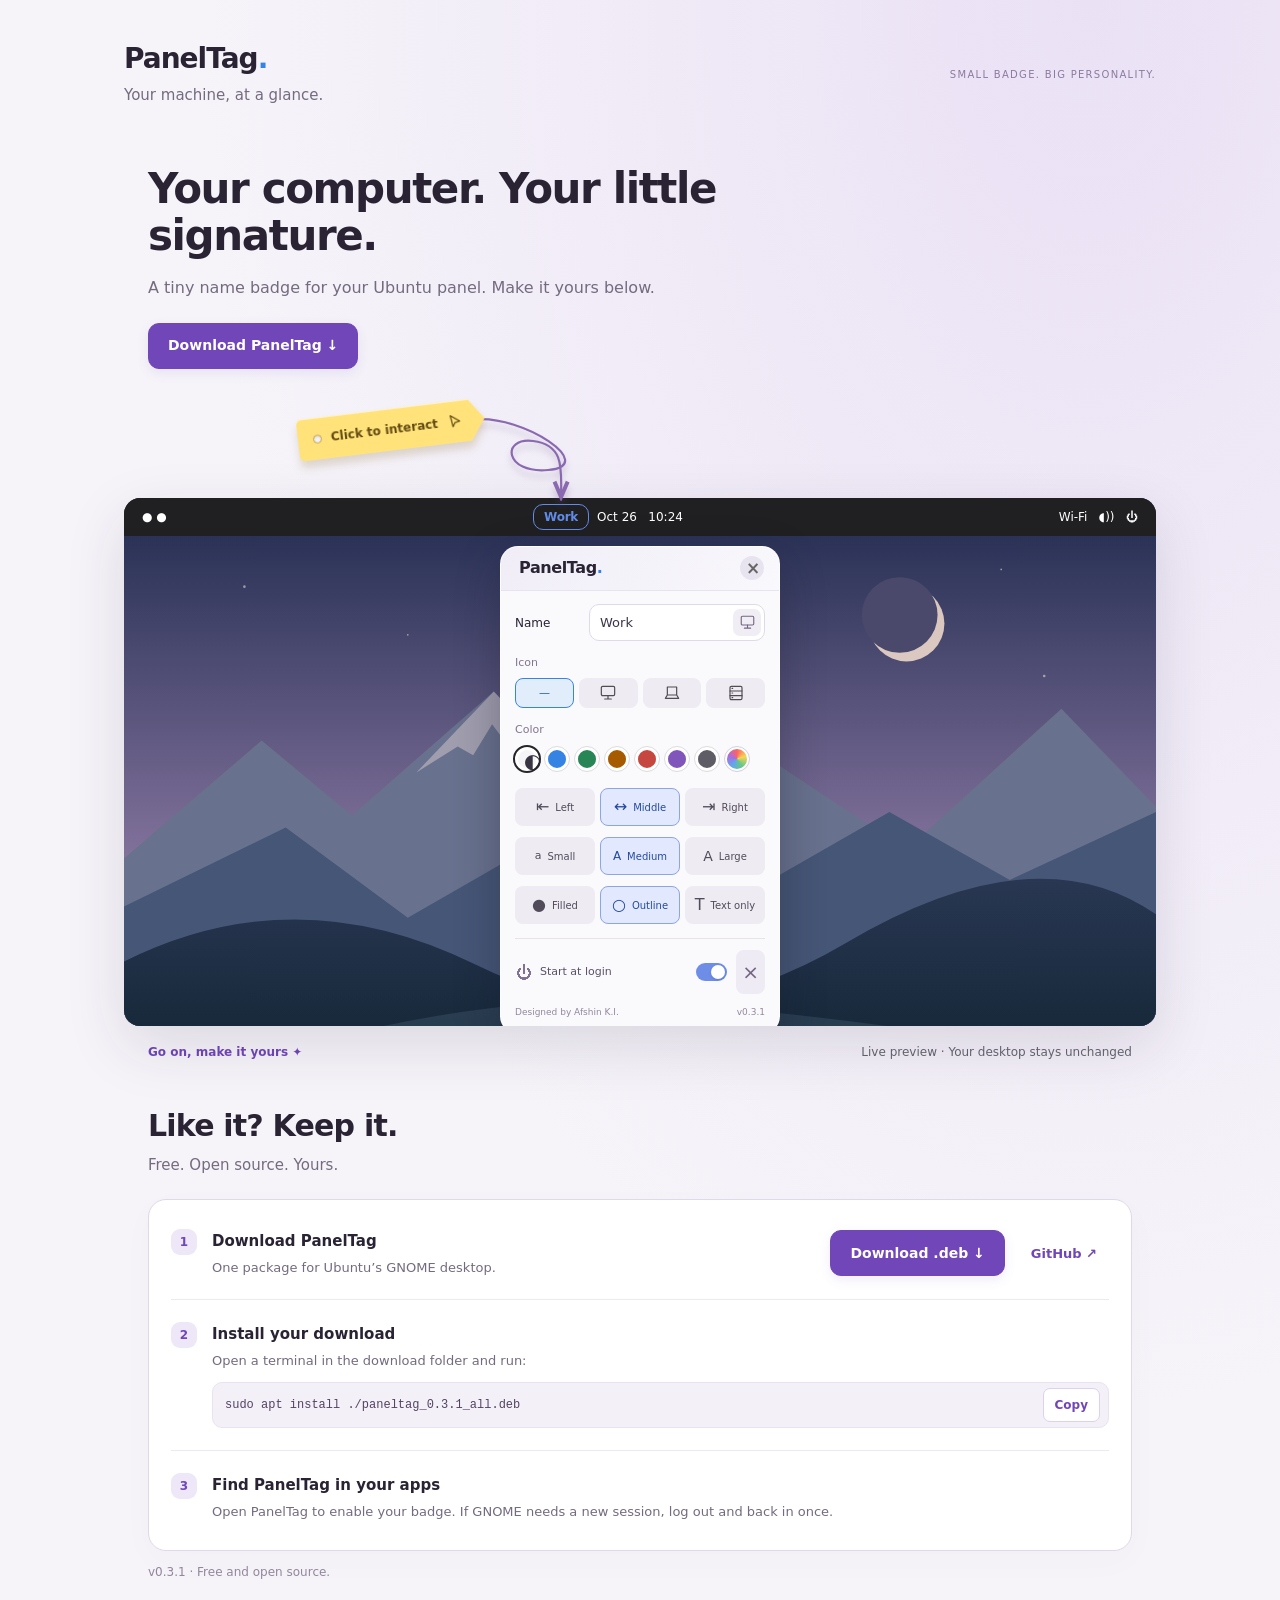
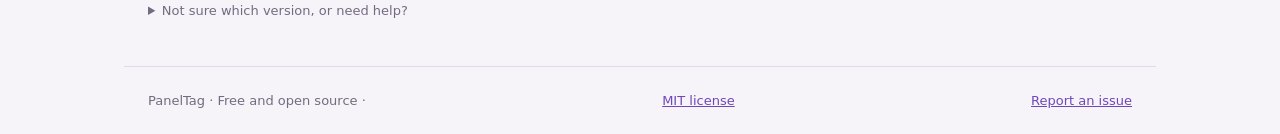
==== site/index.html @ 7da8b254 "Open the website from the PanelTag menu title" ====
<!doctype html>
<html lang="en"><head><meta charset="utf-8"><meta name="viewport" content="width=device-width,initial-scale=1"><meta name="description" content="PanelTag adds a small custom name badge to your Linux top panel. Try the interactive demo and download the open-source GNOME extension."><link rel="icon" type="image/svg+xml" href="./paneltag.svg"><title>PanelTag — Your machine, at a glance</title>
<style>
*{box-sizing:border-box}body{margin:0;background:#eeeef2;color:#25252b;font:15px/1.5 system-ui,sans-serif}button,input,select{font:inherit}button,select,input[type=color],input[type=checkbox]{cursor:pointer}header{max-width:1080px;margin:50px auto 28px;padding:0 24px;display:flex;justify-content:space-between;align-items:center;gap:24px}h1{font-size:28px;letter-spacing:-1px;margin:0}header p{margin:4px 0;color:#64646e}.stamp{font-size:12px;letter-spacing:1px;color:#64646e}main{max-width:1032px;margin:auto}.desktop{background:radial-gradient(ellipse at 15% 100%,#774779,transparent 65%),linear-gradient(130deg,#352943,#1e2436);border-radius:16px;overflow:hidden;box-shadow:0 20px 60px #29203820}.panel{display:grid;grid-template-columns:1fr auto 1fr;align-items:center;background:#202023;color:white;padding:5px 18px;min-height:38px;font-size:12px}.left,.right{display:flex;gap:14px;align-items:center}.right{justify-content:flex-end}.badge{display:inline-flex;gap:6px;align-items:center;background:#3584e4;color:#fff;border-radius:7px;padding:2px 10px;font-size:12px;font-weight:650;border:0;max-width:170px;white-space:nowrap;overflow:hidden}.badge span:last-child{overflow:hidden;text-overflow:ellipsis}.monitor{display:inline-block;width:12px;height:9px;border:1.5px solid currentColor;border-radius:2px;position:relative;margin-bottom:3px}.monitor:after{content:'';position:absolute;width:6px;height:2px;background:currentColor;bottom:-4px;left:1.5px}.stage{padding:44px 20px 52px}.window{max-width:470px;margin:auto;background:#f6f5f4;border-radius:12px;box-shadow:0 18px 50px #0005;overflow:hidden}.titlebar{height:48px;display:flex;justify-content:center;align-items:center;background:#eeecea;border-bottom:1px solid #dedbd8;font-weight:650}.content{padding:25px}.intro{display:flex;gap:14px;align-items:center;margin-bottom:25px}.logo{width:48px;height:48px;border-radius:13px;background:#3584e4;color:white;display:grid;place-items:center;box-shadow:inset 0 1px #ffffff30}.logo .monitor{width:23px;height:17px;border-width:2px}.logo .monitor:after{width:11px;left:4px;bottom:-5px}.intro h2{margin:0;font-size:19px}.intro p{margin:3px 0 0;font-size:13px;color:#66616b}.section{font-size:13px;font-weight:650;margin:20px 0 8px}.group{background:white;border:1px solid #dedbd8;border-radius:10px;overflow:hidden}.row{padding:13px 14px;display:flex;align-items:center;justify-content:space-between;gap:16px}.row+.row{border-top:1px solid #eceae7}.stack{display:flex;flex-direction:column;gap:2px}.hint{font-size:12px;color:#77717a}.row input[type=text]{width:150px;padding:7px 9px;border:1px solid #d8d4d9;border-radius:6px;background:#fafafa}.row select{max-width:155px;padding:6px;border:1px solid #d8d4d9;border-radius:6px;background:#fafafa}.row input[type=checkbox]{width:19px;height:19px;accent-color:#3584e4}.colors{display:flex;gap:9px;align-items:center;flex-wrap:wrap;padding:0 14px 16px}.swatch{height:29px;width:29px;border:3px solid white;border-radius:50%;outline:1px solid #ddd}.swatch[aria-pressed=true]{outline:2px solid #26252a}.colors input{width:32px;height:32px;border:0;background:none;padding:1px}.foot{font-size:12px;color:#716b74;text-align:center;margin:20px 0 0}.below{padding:22px 24px 40px;display:flex;justify-content:space-between;gap:20px;font-size:13px;color:#64646e}.below strong{color:#34333c}.status{min-height:18px}input:focus-visible,button:focus-visible,select:focus-visible{outline:3px solid #89b4fa;outline-offset:3px}@media(max-width:560px){header{margin:24px auto}.stamp{display:none}.desktop{border-radius:0}.stage{padding:25px 12px}.content{padding:19px}.panel{padding:6px 10px;gap:10px}.system{display:none}.below{flex-direction:column}.row{gap:8px}.row input[type=text]{width:130px}}

[hidden]{display:none!important}.stage{min-height:360px;position:relative;padding:10px 18px 30px;display:flex;justify-content:flex-end;align-items:flex-start}.window{width:286px;max-width:100%;margin:0;background:#faf9f8;border-radius:12px}.titlebar{height:40px;justify-content:space-between;padding:0 14px;font-size:13px}.titlebar button{background:transparent;border:0;font-size:21px;color:#666}.content{padding:12px 14px}.row{padding:0;border:0!important;font-size:13px}.row input[type=text]{width:170px;padding:5px 8px}.row.small{margin-top:10px;font-size:12px;color:#655f68}.section{margin:14px 0 7px;font-size:12px}.icons{display:grid;grid-template-columns:repeat(4,1fr);gap:5px}.icons button{display:flex;flex-direction:column;align-items:center;justify-content:center;gap:6px;height:53px;background:#f0eeec;border:1px solid transparent;border-radius:7px;font-size:10px;color:#514d55}.icons button[aria-pressed=true]{background:#e2edfc;border-color:#3584e4;color:#17599e}.device{flex-shrink:0;position:relative;display:inline-block;width:12px;height:9px}.laptop{border:1.5px solid currentColor;border-radius:2px}.laptop:after{content:'';position:absolute;bottom:-4px;left:-3px;width:15px;height:2px;border-radius:1px;background:currentColor}.server{height:13px;border:1.5px solid currentColor;border-radius:2px;background:linear-gradient(transparent 42%,currentColor 42%,currentColor 53%,transparent 53%)}.server:after{content:'';position:absolute;top:2px;left:2px;width:2px;height:2px;background:currentColor;box-shadow:0 5px currentColor}.colors{padding:2px 0;gap:8px}.swatch{width:25px;height:25px}.colors input{width:25px;height:25px}.foot{border-top:1px solid #e6e3e0;padding-top:10px;margin:14px 0 0;font-size:11px;text-align:left}.instruction{margin:125px auto;color:#e4dce9;font-size:14px;text-align:center}@media(max-width:560px){.stage{padding:10px;min-height:350px}.content{padding:12px 14px}.row input[type=text]{width:165px}.panel{grid-template-columns:auto 1fr auto}.panel>span{text-align:center}}
.position-row{margin-top:14px;padding-top:12px;border-top:1px solid #e6e3e0!important}.position-row select{font-size:12px;padding:4px 8px}
/* Softer corners and a subtly narrower badge label. */
.badge{border-radius:10px;font-family:"Ubuntu Sans","Ubuntu","Arial Narrow",system-ui,sans-serif;font-stretch:semi-condensed;letter-spacing:-0.25px;font-weight:600}
.window{border-radius:16px}.icons button{border-radius:9px}.row input[type=text],.row select{border-radius:9px}
.panel-middle{display:flex;align-items:center;justify-content:center;gap:12px}.panel-middle #middleSlot:empty{display:none}@media(max-width:560px){.panel-middle{gap:6px;flex-wrap:wrap}}
.extra-row{margin-top:10px}.extra-row select{font-size:12px;padding:4px 8px}.footer{display:flex;justify-content:space-between;align-items:center;margin-top:14px;padding-top:10px;border-top:1px solid #e6e3e0;font-size:11px;color:#716b74}.footer button{background:transparent;color:#17599e;border:0;padding:4px;font-size:11px}.stage{min-height:440px}
.badge{height:26px;min-height:26px;line-height:1;justify-content:center;align-items:center;padding:0 10px;vertical-align:middle}.badge #badgeText{display:block;line-height:1}
.web-intro,.web-install{padding:12px 24px 32px;max-width:780px}.web-intro h2{font-size:32px;line-height:1.2;letter-spacing:-1px}.web-intro p,.web-install p{color:#64646e}.web-actions{display:flex;gap:12px;flex-wrap:wrap;margin:24px 0 0}.web-actions a{padding:10px 18px;border:1px solid #cbcbd4;border-radius:10px;text-decoration:none;color:#282535}.web-actions a:first-child{background:#315fa4;border-color:#315fa4;color:white}.web-install pre{padding:15px;background:#22232a;color:#eaeaf3;border-radius:10px;white-space:pre-wrap;overflow-wrap:anywhere;font-size:13px}.web-note{font-size:12px}.web-footer{padding:24px;font-size:13px;border-top:1px solid #d7d7df;display:flex;justify-content:space-between;gap:20px}.web-footer a{color:#315fa4}

.web-intro{max-width:800px}.web-intro h2{max-width:640px;font-size:36px}.tour{position:relative;min-height:160px;padding:6px 24px;color:#695083;pointer-events:none}.tour strong{display:block;font-size:20px;font-weight:600;transform:rotate(-3deg);transform-origin:left}.tour span{display:block;margin-top:8px;font-size:13px}.tour svg{position:absolute;inset:0;width:100%;height:100%;overflow:visible;z-index:2}.desktop{position:relative}.how{display:grid;grid-template-columns:repeat(3,1fr);gap:32px;padding:22px 24px 42px}.how span{font-size:12px;color:#8156bb}.how h3{font-size:17px;margin:8px 0}.how p{font-size:14px;color:#64646e;line-height:1.7}.web-install{max-width:800px}.web-footer{flex-wrap:wrap}.web-actions a{border-radius:12px}@media(max-width:600px){.how{grid-template-columns:1fr;gap:14px}.tour{min-height:160px}.tour span{max-width:190px}.web-intro h2{font-size:29px}.web-intro{padding-left:24px;padding-right:24px}}@media(prefers-reduced-motion:reduce){*{scroll-behavior:auto!important}}

body{background:radial-gradient(ellipse at 90% 0%,#e6e3f3,transparent 55%),#f3f3f7}.web-actions a,.download-package{display:inline-flex;align-items:center;justify-content:center;min-height:46px;padding:11px 19px;border-radius:12px;border:1px solid #d3d0df;background:#fff;color:#333044;text-decoration:none;font-weight:600;font-size:14px;box-shadow:0 3px 0 #25203508;transition:transform .15s,box-shadow .15s}.web-actions a:first-child,.download-package{background:#5365d9;color:#fff;border-color:#5365d9;box-shadow:0 5px 15px #5365d926}.web-actions a:hover,.download-package:hover{transform:translateY(-2px);box-shadow:0 7px 18px #33304a18}.web-actions a:active,.download-package:active{transform:translateY(0)}.presets{padding:0 24px 30px;display:flex;gap:10px;align-items:center;flex-wrap:wrap}.presets>span{font-size:12px;color:#71697e;margin-right:8px}.presets button{display:flex;flex-direction:column;align-items:flex-start;gap:2px;padding:10px 17px;border:1px solid #d8d3e2;border-radius:13px;background:#fff;color:#3b334b;font-weight:600;min-height:58px;transition:background .15s}.presets small{font-size:11px;font-weight:400;color:#71697e}.presets button[aria-pressed=true]{border-color:#8b7bc8;background:#eee9fb}.presets button:hover{background:#f1eef8}.stage{height:500px;min-height:500px;max-height:500px}.instruction{margin:130px auto 0}.download-picker{display:flex;gap:12px;align-items:center;flex-wrap:wrap;margin:22px 0 15px}.download-picker select{padding:10px;border-radius:10px;background:#fff;border:1px solid #d3d0df}.tour{color:#7963a2}.tour svg{filter:drop-shadow(0 2px 0 #ffffff90)}.web-install{padding-top:30px}.icons button{font-size:11px}@media(max-width:560px){.stage{height:510px;min-height:510px;max-height:510px}.presets>span{width:100%}.presets button{flex:1;padding:9px}.presets{gap:7px}.web-actions{gap:10px}}@media(prefers-reduced-motion:reduce){.web-actions a,.download-package{transition:none}}

.stage{background:#343653 url('./wallpaper.svg') center/cover no-repeat;height:540px;min-height:540px;max-height:540px}.theme-row{margin-top:12px;font-size:12px}.demo-control{position:absolute;bottom:14px;left:16px;right:16px;display:flex;justify-content:space-between;align-items:center;gap:12px;color:#f3f1fb;font-size:12px;text-shadow:0 1px 2px #0006}.demo-control button{border:1px solid #ffffff55;border-radius:9px;padding:7px 11px;background:#242a47d9;color:white;font-size:12px}.instruction{color:#fff;text-shadow:0 1px 4px #0009;max-width:320px;background:#242a4799;padding:12px;border-radius:12px}.window{position:relative;z-index:1}@media(max-width:560px){.stage{height:550px;min-height:550px;max-height:550px}.demo-control{font-size:11px}.demo-control span{max-width:65%}}

.window{width:280px}.titlebar{height:34px}.content{padding:10px 12px}.section{margin:10px 0 6px}.icons{gap:5px}.icons button{height:30px;gap:0}.option-row{display:flex;align-items:center;justify-content:space-between;margin-top:9px;font-size:12px}.segments{display:flex;gap:4px}.segments button{width:34px;height:28px;border:1px solid transparent;border-radius:7px;background:#eeecef;color:#514b5a;font-size:16px}.segments button[aria-pressed=true]{background:#e2e9ff;border-color:#8ba5e5;color:#244a9e}.colors{gap:7px}.swatch{width:24px;height:24px}.system-swatch{display:grid;place-items:center;font-size:20px;line-height:1;background:#f5f4f7;color:#393542}.custom-wheel{width:24px;height:24px;border-radius:50%;background:conic-gradient(#ff6262,#f5d653,#67c889,#62a7ee,#a66de0,#ff6262);border:2px solid white;outline:1px solid #d5d0da;position:relative;overflow:hidden}.custom-wheel input{opacity:0;position:absolute;inset:0;width:100%;height:100%;cursor:pointer}.custom-wheel:focus-within{outline:3px solid #89b4fa}.startup-row{font-size:12px;margin-top:10px;padding-top:8px;border-top:1px solid #e7e3e8!important}.footer{margin-top:8px;padding-top:7px}.demo-control{justify-content:center}.content>.row input[type=text]{width:155px}.stage{height:470px;min-height:470px;max-height:470px}@media(max-width:560px){.stage{height:480px;min-height:480px;max-height:480px}}

.window{background:#faf9fc;border:1px solid #ffffffb3;box-shadow:0 16px 45px #15192a55;border-radius:18px}.titlebar{height:44px;padding:0 15px;background:linear-gradient(120deg,#f0edf7,#f9f8fc);border-bottom:1px solid #e8e3f0;font-size:16px;letter-spacing:-.4px}.titlebar button{width:24px;height:24px;border-radius:50%;background:#e8e4ef;font-size:17px;line-height:1}.content{padding:13px 14px}.name-row{display:flex;align-items:center;justify-content:space-between;font-size:12px;gap:12px}.name-field{display:flex;align-items:center;background:#fff;border:1px solid #dfd9e8;border-radius:10px;padding:3px;max-width:185px}.name-field input{border:0;background:transparent;padding:5px 7px;min-width:0;width:140px;font-size:13px;color:#3b3448;outline-offset:0}.name-field input:disabled{color:#77717e}.name-field button{display:grid;place-items:center;width:28px;height:27px;border:0;border-radius:7px;background:#f0edf5;color:#756783;flex-shrink:0}.name-field button[aria-pressed=true]{background:#e0e8fb;color:#356ac3}.section{font-size:11px;font-weight:500;color:#82788f;margin-top:14px}.icons button{background:#eeebf3;border-radius:8px}.colors{padding:3px 0 6px;gap:6px}.option-row{margin-top:11px;color:#5a5067}.segments button{background:#eeebf3;border-radius:8px}.startup-row{margin-top:13px;padding-top:11px;color:#5a5067}.footer{color:#94899f;font-size:10px;border:0;margin-top:10px;padding-top:0}.footer strong{font-weight:500;color:#6d607e}.footer button{font-size:10px;color:#6e7ca7}.system-swatch{font-family:system-ui,sans-serif}.stage{height:470px;min-height:470px;max-height:470px}

.startup-label{display:flex;align-items:center;gap:7px}.power-mark{display:grid;place-items:center;width:23px;height:23px;border-radius:7px;background:#eeebf5;color:#817396;font-size:16px}.startup-row input{appearance:none!important;position:relative;width:31px!important;height:18px!important;border-radius:12px;background:#d5cfdf;border:0;transition:background .15s}.startup-row input:after{content:'';position:absolute;width:14px;height:14px;border-radius:50%;background:white;top:2px;left:2px;box-shadow:0 1px 3px #0002;transition:transform .15s}.startup-row input:checked{background:#6d8de7}.startup-row input:checked:after{transform:translateX(13px)}.footer{padding-top:7px;align-items:center}.maker{display:flex;align-items:center;gap:7px}.maker-mark{display:grid;place-items:center;width:28px;height:28px;border-radius:9px;background:linear-gradient(145deg,#e5edff,#eee8f8);color:#6b8dd1}.maker-copy{display:flex;flex-direction:column;font-size:9px;line-height:1.4}.maker-copy strong{font-size:11px}.footer button{width:29px;height:29px;font-size:20px;background:#eeebf4;border-radius:9px;color:#857594;line-height:1}.footer button:hover{background:#e2dcef}.stage{height:490px;min-height:490px;max-height:490px}.download-heading h2{font-size:29px;letter-spacing:-.8px;margin:9px 0}.download-kicker{font-size:11px;letter-spacing:1.7px;color:#82709e}.web-install{max-width:none;padding:30px 24px 45px}.download-card{background:#ffffffba;border:1px solid white;border-radius:20px;padding:7px 22px;margin-top:23px;box-shadow:0 10px 35px #3b275709}.download-step{display:flex;align-items:flex-start;gap:15px;padding:22px 0}.download-step+.download-step{border-top:1px solid #e9e4ef}.step-number{display:grid;place-items:center;width:26px;height:26px;border-radius:9px;background:#ebe7f7;color:#8772b1;font-size:12px;flex-shrink:0}.download-step h3{font-size:15px;margin:1px 0 5px}.download-step p{font-size:13px;margin:0;color:#80758b}.download-picker{font-size:14px;margin:0 0 8px;display:block}.download-step select{padding:8px 12px;border-radius:9px;background:white;border:1px solid #d9d2e4;font-size:13px;min-width:160px}.download-package{margin-left:auto;align-self:center;white-space:nowrap}.install-step{min-width:0;flex:1}.command-box{display:flex;align-items:center;background:#eeebf4;border-radius:10px;margin-top:12px;padding:5px 8px 5px 12px;gap:8px}.command-box pre{background:none;color:#50465e;margin:0;padding:8px 0;font-size:12px;min-width:0;flex:1}.command-box button{background:#fff;border:1px solid #ddd6e6;border-radius:7px;padding:7px 11px;color:#736484;font-size:12px}.download-note{font-size:12px!important;color:#91869b!important}.download-help{font-size:13px;color:#756a82;margin-top:20px}.download-help summary{cursor:pointer}.download-help p{line-height:1.7}.download-help a{color:#6276be}.download-help code{overflow-wrap:anywhere}#copy-status{font-size:11px;color:#6f61a1}@media(max-width:650px){.download-step{flex-wrap:wrap}.download-package{margin-left:41px;width:calc(100% - 41px)}.download-card{padding:4px 15px}.web-install{padding-left:16px;padding-right:16px}.download-heading h2{font-size:25px}}@media(prefers-reduced-motion:reduce){.startup-row input,.startup-row input:after{transition:none}}

.interact-tag{position:absolute;top:68px;left:40%;z-index:3;pointer-events:auto;display:flex;align-items:center;gap:9px;padding:11px 16px 11px 12px;border:1px solid #c8b9e4;border-radius:7px 15px 15px 7px;background:#f5eaff;color:#624583;font-size:12px;font-weight:650;box-shadow:0 5px 0 #d8c9e84d,0 8px 22px #6c488a12;transform:rotate(-7deg);transition:transform .18s,background .18s;white-space:nowrap}.interact-tag:before{content:'';width:6px;height:6px;border:2px solid #b7a0d0;border-radius:50%;background:#f3f3f7}.interact-tag:hover{transform:rotate(-3deg) translateY(-2px);background:#edddfc}.interact-tag svg{position:static;width:16px;height:16px;filter:none}.interact-tag:focus-visible{outline:3px solid #5365d9;outline-offset:4px}@media(prefers-reduced-motion:reduce){.interact-tag{transition:none}}
.option-row .segments{width:100%;display:grid;grid-template-columns:repeat(3,1fr);gap:5px}.segments button{width:100%;height:38px;display:flex;align-items:center;justify-content:center;gap:6px}.segments small{font:10px system-ui,sans-serif}.menu-actions{display:flex;align-items:center;gap:10px;border-top:1px solid #e7e3e8;margin-top:14px;padding-top:11px}.menu-actions .startup-row{flex:1;margin:0;padding:0;border:0!important;gap:7px;font-size:11px}.menu-actions button{border:0;background:#eeebf4;color:#756584;border-radius:8px;padding:7px;font-size:16px;display:flex;align-items:center;gap:3px}.menu-actions button span{font-size:10px}.footer{display:block;text-align:center;font-size:9px;margin-top:12px;padding:0;color:#93889e}.power-mark{width:18px;background:transparent}.segments button:hover{background:#e6e0ef}.web-intro{padding-bottom:4px}.web-intro h2{font-size:42px;max-width:650px;margin:12px 0 16px;line-height:1.12}.web-intro p{font-size:16px;margin:0}.web-actions{margin-top:22px}.tour{min-height:125px}.interact-tag{top:45px}.below{padding:17px 24px 20px;font-size:12px}.below>span:first-child{color:#7963a2;font-weight:600}.web-install{padding-top:16px}.download-heading h2{margin:6px 0}.download-heading p{margin:6px 0}.download-kicker{display:none}@media(max-width:560px){.web-intro h2{font-size:34px}.stamp{display:none}.below{gap:6px}}.interact-tag{background:#ffe27a;color:#624b12;border:0;border-radius:5px 8px 8px 5px;padding:12px 22px 12px 15px;clip-path:polygon(0 0,calc(100% - 15px) 0,100% 50%,calc(100% - 15px) 100%,0 100%);box-shadow:inset 0 1px 0 #fff5;filter:drop-shadow(0 5px 3px #b68b2525);font-weight:700}.interact-tag:before{width:7px;height:7px;border:1px solid #c9a440;background:#f3f3f7;box-shadow:inset 0 1px 2px #61461933}.interact-tag:hover{background:#ffda55}.interact-tag:focus-visible{clip-path:none;outline:3px solid #5365d9}@keyframes tag-wiggle{0%,84%,100%{transform:rotate(-7deg)}87%{transform:rotate(-12deg)}90%{transform:rotate(-2deg)}93%{transform:rotate(-10deg)}96%{transform:rotate(-5deg)}}.interact-tag{animation:tag-wiggle 9s ease-in-out infinite;transform-origin:16px center}.interact-tag:hover,.interact-tag:focus-visible{animation:none;transform:rotate(-3deg) translateY(-2px)}@media(prefers-reduced-motion:reduce){.interact-tag{animation:none}}
@keyframes tour-float{0%,100%{translate:0 0}50%{translate:0 -5px}}
#tour-arrow{filter:drop-shadow(0 6px 3px #58477540);animation:tour-float 4.5s ease-in-out infinite}
.interact-tag{clip-path:none;background:transparent;border-radius:0;box-shadow:none;isolation:isolate;filter:drop-shadow(0 7px 4px #80622435);animation:tag-wiggle 9s ease-in-out infinite,tour-float 4.5s ease-in-out infinite}
.interact-tag:after{content:'';position:absolute;inset:0;z-index:-1;background:#ffe27a;clip-path:polygon(0 0,calc(100% - 15px) 0,100% 50%,calc(100% - 15px) 100%,0 100%);border-radius:5px;box-shadow:inset 0 1px 0 #fff8}
.interact-tag:hover{background:transparent}.interact-tag:hover:after{background:#ffda55}
.interact-tag:hover,.interact-tag:focus-visible{animation:tour-float 4.5s ease-in-out infinite}
@media(prefers-reduced-motion:reduce){#tour-arrow,.interact-tag,.interact-tag:hover,.interact-tag:focus-visible{animation:none}}
.tour{animation:tour-float 4.5s ease-in-out infinite}#tour-arrow{animation:none}.interact-tag{animation:tag-wiggle 9s ease-in-out infinite}.interact-tag:hover,.interact-tag:focus-visible{animation:none}@media(prefers-reduced-motion:reduce){.tour,.interact-tag{animation:none}}.download-links{margin-left:auto;align-self:center;display:flex;align-items:center;gap:14px}.download-links .download-package{margin-left:0}.source-link{font-size:13px;font-weight:600;color:#77658f;text-decoration:none;white-space:nowrap}.source-link:hover{text-decoration:underline}@media(max-width:650px){.download-links{margin-left:41px;flex-wrap:wrap}.download-links .download-package{width:auto}}.panel{grid-template-columns:minmax(0,1fr) auto minmax(0,1fr)}.panel-middle{flex-wrap:nowrap;gap:8px}.panel-middle #middleBalance{display:inline-block;flex-shrink:0}.panel-middle:has(#middleSlot:empty){gap:0}.device{width:14px;height:14px;border:0!important;background:none!important;margin:0}.device:after{display:none}.device svg,.icons svg{width:16px;height:16px;display:block}.badge:hover,.badge:focus{box-shadow:none}.menu-actions #reset{width:29px;justify-content:center}.icons{grid-template-columns:repeat(4,1fr)}@media(prefers-color-scheme:dark){.window{background:#303036;color:#f2f2f4;border-color:#55515e}.titlebar{background:#35353c;border-color:#4d4757}.name-field{background:#3a3941;border-color:#595261}.name-field input{color:#fff}.option-row,.startup-row{color:#e0dce7}.section{color:#b4aebe}.icons button,.segments button,.name-field button,.menu-actions button{background:#45424d;color:#ddd6e7}.segments button[aria-pressed=true],.icons button[aria-pressed=true]{background:#43577b;color:#edf3ff}.footer{color:#aaa3b3}}.name-field button svg{width:15px;height:15px}.menu-actions #quit{width:29px;justify-content:center;font-size:20px}.menu-actions{gap:6px}.footer{display:flex;justify-content:space-between;align-items:center;gap:12px}.menu-version{font-size:9px;color:#93889e}
/* Website palette; demo badge colors remain user-controlled. */
:root{--brand:#7046b8;--brand-hover:#5d359f;--brand-soft:#eee7f7;--ink:#292333;--muted:#746b7f;--line:#e0d8eb}
body{background:radial-gradient(ellipse at 85% 0%,#eae1f5,transparent 58%),#f6f4f9;color:var(--ink);-webkit-font-smoothing:antialiased}
header p,.web-intro p,.web-install p{color:var(--muted)}
header{margin-top:38px;margin-bottom:30px}.stamp{color:#8b7a9e;letter-spacing:1.3px;font-size:10px}
.web-intro h2{font-weight:720;letter-spacing:-1.4px;max-width:700px}.web-intro p{line-height:1.65;max-width:600px}
.web-actions a:first-child,.download-package{background:var(--brand);border-color:var(--brand);box-shadow:0 4px 12px #7046b81a;border-radius:11px;min-height:46px;font-weight:650}
.web-actions a:first-child:hover,.download-package:hover{background:var(--brand-hover);border-color:var(--brand-hover);box-shadow:0 7px 18px #7046b826;transform:translateY(-1px)}
.web-actions a:focus-visible,.download-package:focus-visible,.source-link:focus-visible{outline:3px solid #b99bdc;outline-offset:4px}
.source-link,.web-footer a,.download-help a{color:var(--brand)}.source-link{padding:10px 12px;border-radius:9px}.source-link:hover{background:var(--brand-soft);text-decoration:none}
.tour{color:#8a69b0}.below>span:first-child{color:var(--brand)}
.download-card{background:#fff;border:1px solid var(--line);box-shadow:0 10px 35px #49306306;border-radius:18px}
.download-step+.download-step{border-color:#eee8f3}.step-number{background:var(--brand-soft);color:var(--brand);font-weight:650}
.command-box{background:#f4f0f8;border:1px solid #eae2f1}.command-box pre{color:#534362}.command-box button{border-color:#ded1ec;color:var(--brand);font-weight:600}.command-box button:hover{background:var(--brand-soft)}
.download-heading h2{font-size:30px;font-weight:700;letter-spacing:-.8px}.web-footer{border-color:var(--line);color:var(--muted)}
@media(max-width:560px){header{margin-top:25px}.web-intro h2{font-size:32px;letter-spacing:-1px}.download-heading h2{font-size:27px}}
.menu-website{color:inherit;text-decoration:none;border-radius:6px;padding:3px}.menu-website:hover{background:#89709e20}.menu-website:focus-visible{outline:2px solid #a88dd1;outline-offset:2px}</style></head><body>
<header><div><h1>PanelTag<span style="color:#3584e4">.</span></h1><p>Your machine, at a glance.</p></div><span class="stamp">SMALL BADGE. BIG PERSONALITY.</span></header>
<main><section class="web-intro"><h2>Your computer. Your little signature.</h2><p>A tiny name badge for your Ubuntu panel. Make it yours below.</p><div class="web-actions"><a href="#download">Download PanelTag ↓</a></div></section><div class="tour" aria-label="About the badge"><button class="interact-tag" id="interact-tag" type="button" aria-controls="settings">Click to interact <svg viewBox="0 0 20 20" aria-hidden="true"><path d="M5 2l11 8-6 1-3 5z" fill="none" stroke="currentColor" stroke-width="1.5" stroke-linejoin="round"/></svg></button><svg id="tour-arrow" aria-hidden="true"><defs><marker id="arrow-tip" markerWidth="10" markerHeight="10" refX="8" refY="4" orient="auto"><path d="M1 1 L8 4 L1 7" fill="none" stroke="currentColor" stroke-width="1.8"/></marker></defs><path id="tour-line" fill="none" stroke="currentColor" stroke-width="2.2" stroke-linecap="round" marker-end="url(#arrow-tip)"/></svg></div><div class="desktop"><div class="panel" aria-label="Top panel preview"><div class="left"><span>● ●</span><span id="leftSlot"></span></div><span class="panel-middle"><span id="middleSlot"></span><span>Oct 26 &nbsp; 10:24</span><span id="middleBalance" aria-hidden="true"></span></span><div class="right"><span id="rightSlot"><button class="badge" id="badge" aria-haspopup="dialog" aria-expanded="true" aria-controls="settings" aria-label="Preview badge: Work"><span class="monitor" id="badgeIcon" aria-hidden="true"></span><span id="badgeText">Work</span></button></span><span class="system">Wi-Fi &nbsp; ◖)) &nbsp; ⏻</span></div></div>
<div class="stage"><section class="window" id="settings" role="dialog" aria-label="PanelTag settings"><div class="titlebar"><a class="menu-website" href="https://afshinki.github.io/PanelTag/" target="_blank" rel="noopener noreferrer" title="Open PanelTag website" aria-label="PanelTag — open website">PanelTag<span style="color:#3584e4">.</span></a> <button id="close" aria-label="Close settings">×</button></div><div class="content"><div class="name-row"><label for="name">Name</label><div class="name-field"><input id="name" type="text" value="Work" maxlength="24"><button id="hostname-button" type="button" title="Use computer name" aria-label="Use computer name" aria-pressed="false"><span class="device monitor" aria-hidden="true"></span></button></div><input id="hostname" type="checkbox" hidden></div><div class="section">Icon</div><div class="icons" role="group" aria-label="Badge icon"><button title="Computer" aria-label="Computer" data-icon="monitor" aria-pressed="false"><span class="device monitor" aria-hidden="true"></span></button><button title="Laptop" aria-label="Laptop" data-icon="laptop" aria-pressed="false"><span class="device laptop" aria-hidden="true"></span></button><button title="Server" aria-label="Server" data-icon="server" aria-pressed="false"><span class="device server" aria-hidden="true"></span></button><button title="None" aria-label="None" data-icon="none" aria-pressed="true"><span aria-hidden="true">—</span></button></div><input id="followTheme" type="checkbox" checked hidden aria-label="Follow system appearance"><div class="section">Color</div><div class="colors" role="group" aria-label="Badge color"><button id="system-color" type="button" class="swatch system-swatch" aria-label="Follow system appearance" title="Follow system appearance" aria-pressed="false">◐</button><button class="swatch" style="background:#3584e4" data-color="#3584e4" aria-label="Blue" aria-pressed="true"></button><button class="swatch" style="background:#278556" data-color="#278556" aria-label="Green" aria-pressed="false"></button><button class="swatch" style="background:#a65b00" data-color="#a65b00" aria-label="Amber" aria-pressed="false"></button><button class="swatch" style="background:#c64640" data-color="#c64640" aria-label="Red" aria-pressed="false"></button><button class="swatch" style="background:#8156bb" data-color="#8156bb" aria-label="Purple" aria-pressed="false"></button><button class="swatch" style="background:#5e5c64" data-color="#5e5c64" aria-label="Graphite" aria-pressed="false"></button><label class="custom-wheel" title="Custom color"><input id="custom" type="color" value="#3584e4" aria-label="Custom color"></label></div><div class="option-row"><div class="segments" role="group" aria-label="Position"><button type="button" data-control="position" data-value="left" title="Left" aria-label="Position: Left" aria-pressed="false"><span aria-hidden="true">⇤</span><small>Left</small></button><button type="button" data-control="position" data-value="middle" title="Middle" aria-label="Position: Middle" aria-pressed="false"><span aria-hidden="true">↔</span><small>Middle</small></button><button type="button" data-control="position" data-value="right" title="Right" aria-label="Position: Right" aria-pressed="false"><span aria-hidden="true">⇥</span><small>Right</small></button></div><select hidden id="position" aria-label="Panel position"><option value="left">Left</option><option value="middle" selected>Middle</option><option value="right">Right</option></select></div><div class="option-row"><div class="segments" role="group" aria-label="Text size"><button type="button" data-control="size" data-value="11" title="Small" aria-label="Text size: Small" aria-pressed="false" style="font-size:11px"><span aria-hidden="true">a</span><small>Small</small></button><button type="button" data-control="size" data-value="12" title="Medium" aria-label="Text size: Medium" aria-pressed="false" style="font-size:12px"><span aria-hidden="true">A</span><small>Medium</small></button><button type="button" data-control="size" data-value="14" title="Large" aria-label="Text size: Large" aria-pressed="false" style="font-size:14px"><span aria-hidden="true">A</span><small>Large</small></button></div><select hidden id="size"><option value="11">Small</option><option value="12" selected>Medium</option><option value="14">Large</option></select></div><div class="option-row"><div class="segments" role="group" aria-label="Badge style"><button type="button" data-control="style" data-value="filled" title="Filled" aria-label="Badge style: Filled" aria-pressed="false"><span aria-hidden="true">●</span><small>Filled</small></button><button type="button" data-control="style" data-value="outline" title="Outline" aria-label="Badge style: Outline" aria-pressed="false"><span aria-hidden="true">○</span><small>Outline</small></button><button type="button" data-control="style" data-value="text" title="Text only" aria-label="Badge style: Text only" aria-pressed="false"><span aria-hidden="true">T</span><small>Text only</small></button></div><select hidden id="style"><option value="filled">Filled</option><option value="outline" selected>Outline</option><option value="text">Text only</option></select></div><div class="menu-actions"><label class="row startup-row"><span class="startup-label"><span class="power-mark" aria-hidden="true">⏻</span>Start at login</span><input id="startup" type="checkbox" checked></label><button id="quit" type="button" title="Close PanelTag" aria-label="Close PanelTag">×</button></div><div class="footer"><span>Designed by Afshin K.I.</span><span class="menu-version">v0.3.1</span></div></div></section><div class="demo-control"><span id="demo-status" aria-live="polite">Interactive preview</span></div><p class="instruction" id="instruction" hidden>Right-click the <strong>Work</strong> badge to customize it.</p></div></div><div class="below"><span>Go on, make it yours ✦</span><span>Live preview · Your desktop stays unchanged</span></div><section class="web-install" id="download"><div class="download-heading"><span class="download-kicker">MAKE IT YOURS</span><h2>Like it? Keep it.</h2><p>Free. Open source. Yours.</p></div><div class="download-card"><div class="download-step"><span class="step-number">1</span><div><h3>Download PanelTag</h3><p>One package for Ubuntu’s GNOME desktop.</p></div><div class="download-links"><a class="download-package" id="package-link" href="https://github.com/AfshinKI/PanelTag/releases/download/v0.3.1/paneltag_0.3.1_all.deb">Download .deb ↓</a><a class="source-link" href="https://github.com/AfshinKI/PanelTag">GitHub ↗</a></div></div><div class="download-step"><span class="step-number">2</span><div class="install-step"><h3>Install your download</h3><p>Open a terminal in the download folder and run:</p><div class="command-box"><pre id="install-command">sudo apt install ./paneltag_0.3.1_all.deb</pre><button id="copy-install" type="button" aria-label="Copy install command">Copy</button></div><span id="copy-status" role="status"></span></div></div><div class="download-step"><span class="step-number">3</span><div><h3>Find PanelTag in your apps</h3><p>Open PanelTag to enable your badge. If GNOME needs a new session, log out and back in once.</p></div></div></div><p class="download-note">v0.3.1 · Free and open source.</p><details class="download-help"><summary>Not sure which version, or need help?</summary><p>One installer selects the right extension code for GNOME 3.36–51. Ubuntu 20.04, 22.04, 24.04, 26.04 and 26.10 are package targets; live testing on every release is still pending. Other desktops are not supported.</p><p>If GNOME extensions are globally disabled, enable them first. If the badge doesn’t appear after logging back in, run <code>gnome-extensions enable paneltag@afshinki.github.io</code>.</p><a href="https://github.com/AfshinKI/PanelTag/releases/tag/v0.3.1">Release and checksum ↗</a></details></section><footer class="web-footer">PanelTag · Free and open source · <a href="https://github.com/AfshinKI/PanelTag/blob/main/LICENSE">MIT license</a> <a href="https://github.com/AfshinKI/PanelTag/issues">Report an issue</a></footer></main>
<script>
const deviceIcons={"monitor": "<svg viewBox=\"0 0 24 24\" aria-hidden=\"true\"><g fill=\"none\" stroke=\"currentColor\" stroke-width=\"1.8\" stroke-linecap=\"round\" stroke-linejoin=\"round\"><rect x=\"2\" y=\"2\" width=\"20\" height=\"14\" rx=\"2\"/><path d=\"M12 16v5m-5 0h10\"/></g></svg>", "laptop": "<svg viewBox=\"0 0 24 24\" aria-hidden=\"true\"><g fill=\"none\" stroke=\"currentColor\" stroke-width=\"1.8\" stroke-linecap=\"round\" stroke-linejoin=\"round\"><path d=\"M5 3h14v12H5zM5 15l-3 5h20l-3-5M9 20h6\"/></g></svg>", "server": "<svg viewBox=\"0 0 24 24\" aria-hidden=\"true\"><g fill=\"none\" stroke=\"currentColor\" stroke-width=\"1.8\" stroke-linecap=\"round\" stroke-linejoin=\"round\"><rect x=\"3\" y=\"2\" width=\"18\" height=\"20\" rx=\"2\"/><path d=\"M3 9h18M3 16h18M6 5h1M6 12h1M6 19h1\"/></g></svg>"};
const $=id=>document.getElementById(id);let color='#3584e4',icon='none';let demoTimeout=null,demoInterval=null,demoIndex=0;const appearance=matchMedia('(prefers-color-scheme: dark)');
function systemPaint(){if(!CSS.supports('color','AccentColor'))return appearance.matches?'#b4c5ff':'#628ce8';const probe=document.createElement('span');probe.style.color='AccentColor';document.body.appendChild(probe);const rgb=getComputedStyle(probe).color.match(/^rgb\((\d+),\s*(\d+),\s*(\d+)\)$/);probe.remove();return rgb?'#'+rgb.slice(1).map(c=>Number(c).toString(16).padStart(2,'0')).join(''):(appearance.matches?'#b4c5ff':'#628ce8')}
function update(){$('hostname-button').setAttribute('aria-pressed',String($('hostname').checked));$('system-color').setAttribute('aria-pressed',String($('followTheme').checked));document.querySelectorAll('[data-control]').forEach(b=>b.setAttribute('aria-pressed',String($(b.dataset.control).value===b.dataset.value)));document.querySelectorAll('[data-preset]').forEach(b=>b.setAttribute('aria-pressed','false'));const side=$('position').value;$(side+'Slot').appendChild($('badge'));document.querySelector('.stage').style.justifyContent=side==='left'?'flex-start':side==='middle'?'center':'flex-end';const label=$('hostname').checked?'ubuntu-workstation':$('name').value.trim()||'Work';$('name').disabled=$('hostname').checked;$('badgeText').textContent=label;$('badge').setAttribute('aria-label',label+' — right-click for settings');$('badgeIcon').className='device '+icon;$('badgeIcon').innerHTML=icon==='none'?'':deviceIcons[icon];$('badgeIcon').style.display=icon==='none'?'none':'inline-block';const paint=$('followTheme').checked?systemPaint():color;$('badge').style.background=paint;const rgb=paint.slice(1).match(/../g).map(x=>parseInt(x,16)/255).map(x=>x<=.04045?x/12.92:((x+.055)/1.055)**2.4);$('badge').style.color=rgb[0]*.2126+rgb[1]*.7152+rgb[2]*.0722>.179?'#000':'#fff';$('custom').value=color;document.querySelectorAll('[data-color]').forEach(b=>b.setAttribute('aria-pressed',String(!$('followTheme').checked&&b.dataset.color===color)));document.querySelectorAll('[data-icon]').forEach(b=>b.setAttribute('aria-pressed',String(b.dataset.icon===icon)));$('instruction').querySelector('strong').textContent=label;const style=$('style').value;$('badge').style.fontSize=$('size').value+'px';$('badge').style.border=style==='outline'?'1px solid '+paint:'1px solid transparent';if(style!=='filled'){$('badge').style.background='transparent';$('badge').style.color=paint}$('badge').title='Computer: ubuntu-workstation (demo hostname)';requestAnimationFrame(()=>{$('middleBalance').style.width=side==='middle'?$('badge').getBoundingClientRect().width+'px':'0px';drawArrow()});}
function drawArrow(){if($('badge').hidden)return;const tour=document.querySelector('.tour'),svg=$('tour-arrow');const t=tour.getBoundingClientRect(),b=$('badge').getBoundingClientRect();const x=b.left+b.width/2-t.left,y=b.top-t.top-7;svg.setAttribute('viewBox',`0 0 ${t.width} ${t.height}`);const start=Math.max(30,Math.min(t.width-85,x-105));const tag=$('interact-tag');tag.style.left=Math.max(16,Math.min(t.width-tag.offsetWidth-16,start-tag.offsetWidth+30))+'px';const joinX=tag.offsetLeft+tag.offsetWidth-12,joinY=tag.offsetTop+tag.offsetHeight/2-(tag.offsetWidth-28)*Math.sin(7*Math.PI/180);$('tour-line').setAttribute('d',`M ${joinX} ${joinY} C ${joinX+50} ${joinY-5}, ${x+38} 93, ${x-13} 97 C ${x-57} 101, ${x-60} 64, ${x-28} 68 C ${x+4} 72, ${x} ${y-27}, ${x} ${y}`)}
new ResizeObserver(drawArrow).observe(document.querySelector('.desktop'));
function openSettings(e){e.preventDefault();stopDemo();$('badge').hidden=false;update();$('settings').hidden=false;$('instruction').hidden=true;$('badge').setAttribute('aria-expanded','true');$('name').focus()}
function closeSettings(focus=false){$('settings').hidden=true;$('instruction').hidden=false;$('badge').setAttribute('aria-expanded','false');if(focus)$('badge').focus();scheduleDemo()}
['name','hostname','position','size','style','followTheme'].forEach(id=>$(id).addEventListener('input',update));document.querySelectorAll('[data-color]').forEach(b=>b.addEventListener('click',()=>{color=b.dataset.color;$('followTheme').checked=false;update()}));document.querySelectorAll('[data-icon]').forEach(b=>b.addEventListener('click',()=>{icon=b.dataset.icon;update()}));$('custom').addEventListener('input',e=>{color=e.target.value;$('followTheme').checked=false;update()});$('interact-tag').addEventListener('click',openSettings);$('badge').addEventListener('contextmenu',openSettings);$('badge').addEventListener('click',openSettings);$('badge').addEventListener('keydown',e=>{if(e.key==='ContextMenu'||(e.shiftKey&&e.key==='F10'))openSettings(e)});$('quit').addEventListener('click',()=>{stopDemo();$('settings').hidden=true;$('badge').hidden=true;$('badge').setAttribute('aria-expanded','false');$('instruction').hidden=true;$('demo-status').textContent='PanelTag closed · Click the yellow tag to reopen';$('middleBalance').style.width='0px'});$('close').addEventListener('click',()=>closeSettings(true));document.addEventListener('keydown',e=>{if($('settings').contains(e.target))stopDemo();if(e.key==='Escape'&&!$('settings').hidden)closeSettings(true)});document.addEventListener('pointerdown',e=>{if($('settings').contains(e.target))stopDemo();if(!$('settings').hidden&&!$('settings').contains(e.target)&&!$('badge').contains(e.target)&&!e.target.closest('.presets')&&!e.target.closest('.demo-control'))closeSettings()});$('hostname-button').addEventListener('click',()=>{if(!$('hostname').checked){$('name').dataset.customName=$('name').value;$('name').value='ubuntu-workstation'}else $('name').value=$('name').dataset.customName||'Work';$('hostname').checked=!$('hostname').checked;update()});$('system-color').addEventListener('click',()=>{$('followTheme').checked=true;update()});
document.querySelectorAll('[data-control]').forEach(b=>b.addEventListener('click',()=>{$(b.dataset.control).value=b.dataset.value;update()}));

const presets={work:{name:'Work',color:'#3584e4',icon:'none',position:'middle',style:'outline'},home:{name:'Home',color:'#8156bb',icon:'laptop',position:'left',style:'filled'},server:{name:'Server',color:'#278556',icon:'server',position:'right',style:'outline'}};
function stopDemo(){clearTimeout(demoTimeout);clearInterval(demoInterval);demoTimeout=demoInterval=null;$('demo-status').textContent='Interactive preview';}
function tickDemo(){const names=Object.keys(presets);const key=names[demoIndex++%names.length],p=presets[key];color=p.color;icon=p.icon;$('name').value=p.name;$('hostname').checked=false;$('followTheme').checked=false;$('position').value=p.position;$('style').value=p.style;$('size').value='12';update();const showMenu=demoIndex%2===1;$('settings').hidden=!showMenu;$('instruction').hidden=true;$('badge').setAttribute('aria-expanded',String(showMenu));$('demo-status').textContent=`Demo · ${p.name} — click the badge to customize`}
function startDemo(){stopDemo();$('settings').hidden=true;$('instruction').hidden=true;$('badge').setAttribute('aria-expanded','false');tickDemo();demoInterval=setInterval(tickDemo,4500)}
function scheduleDemo(){stopDemo();$('demo-status').textContent='Demo starts in 8 seconds';demoTimeout=setTimeout(startDemo,8000)}
appearance.addEventListener('change',update);
document.addEventListener('visibilitychange',()=>{if(document.hidden)stopDemo()});
$('copy-install').addEventListener('click',async()=>{try{await navigator.clipboard.writeText($('install-command').textContent);$('copy-status').textContent='Copied — paste it in your terminal.'}catch{$('copy-status').textContent='Select and copy the command above.'}});
document.querySelectorAll('[data-icon]').forEach(b=>{if(deviceIcons[b.dataset.icon])b.innerHTML=deviceIcons[b.dataset.icon]});$('hostname-button').innerHTML=deviceIcons.monitor;const iconRow=document.querySelector('.icons');iconRow.prepend(document.querySelector('[data-icon=none]'));
update();
</script></body></html>
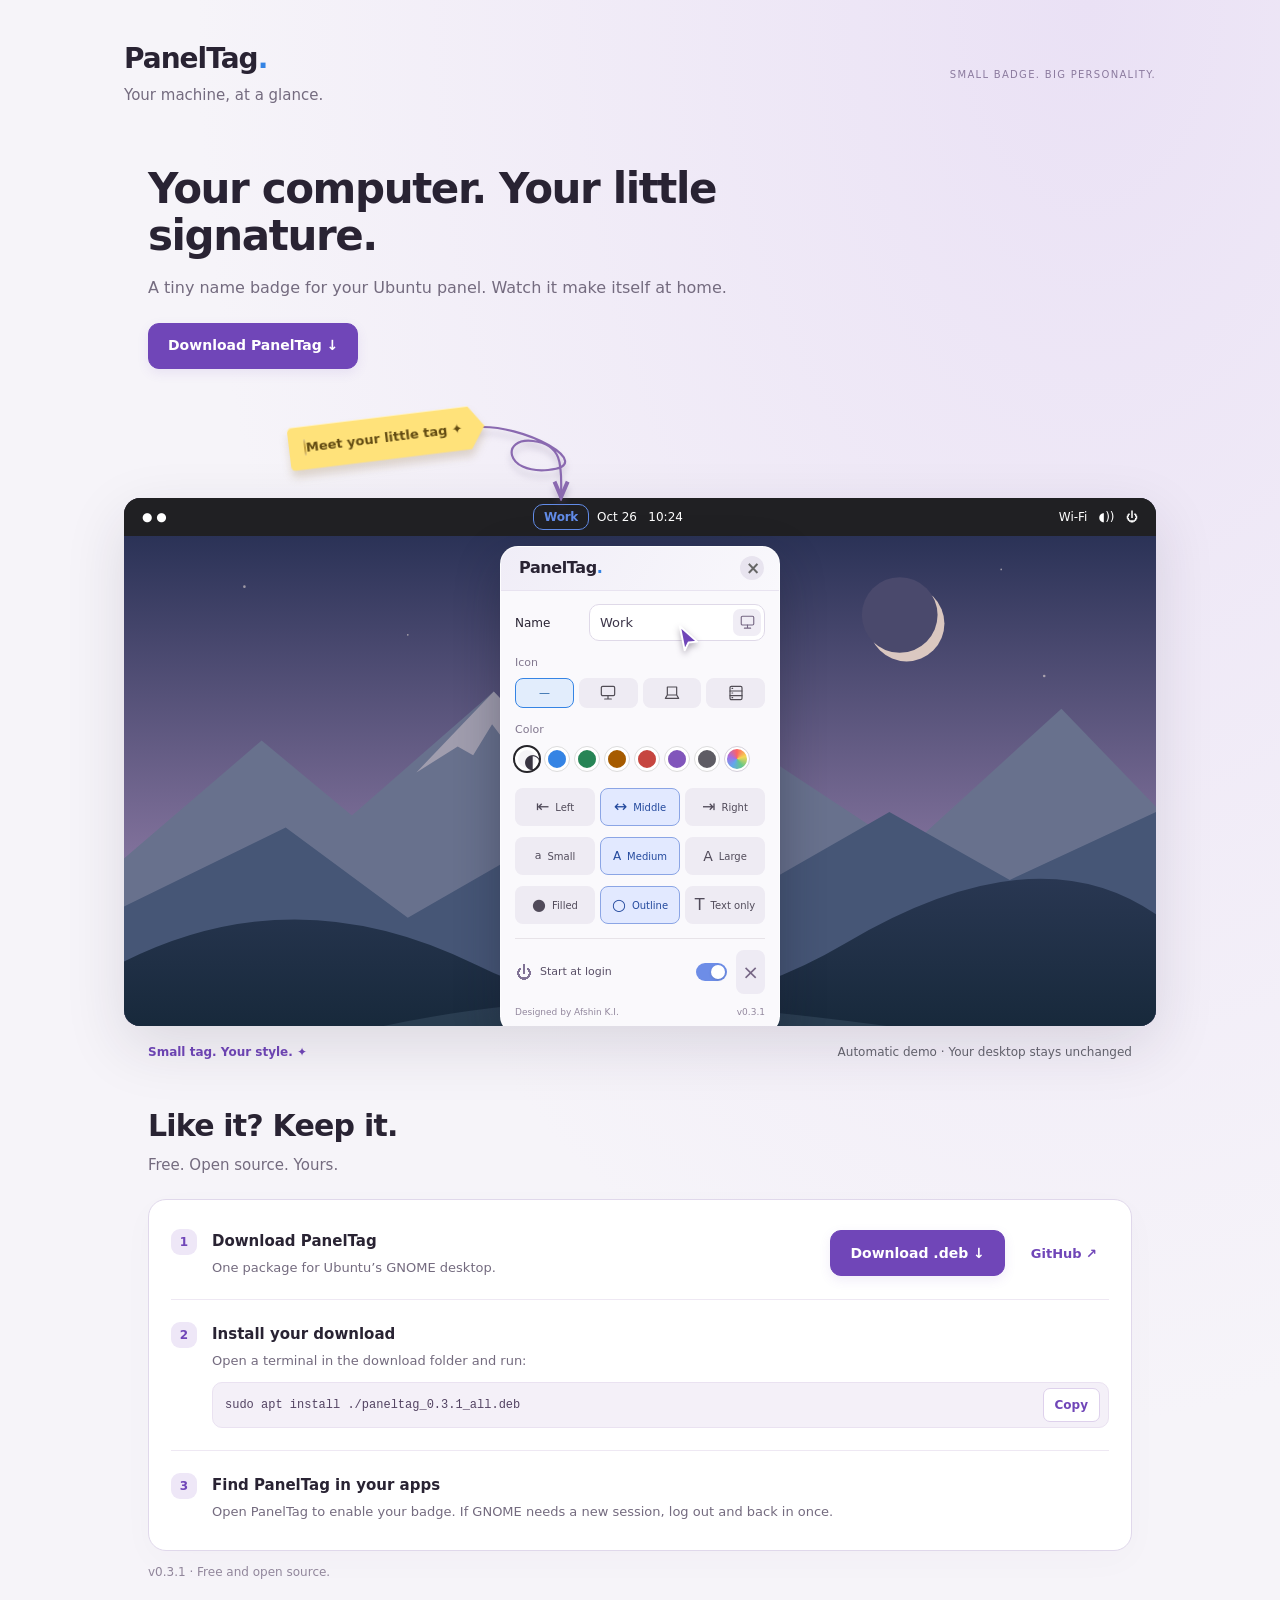
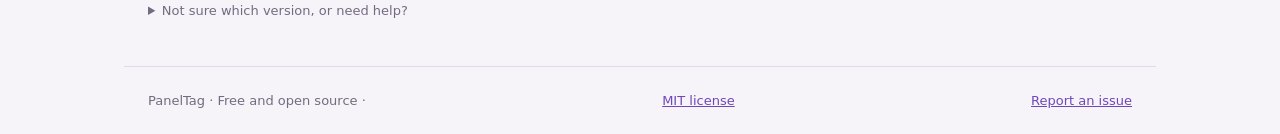
==== commit c3e794e1: "Make website preview an automatic noninteractive walkthrough" ====
--- a/site/index.html
+++ b/site/index.html
@@ -1,5 +1,5 @@
 <!doctype html>
-<html lang="en"><head><meta charset="utf-8"><meta name="viewport" content="width=device-width,initial-scale=1"><meta name="description" content="PanelTag adds a small custom name badge to your Linux top panel. Try the interactive demo and download the open-source GNOME extension."><link rel="icon" type="image/svg+xml" href="./paneltag.svg"><title>PanelTag — Your machine, at a glance</title>
+<html lang="en"><head><meta charset="utf-8"><meta name="viewport" content="width=device-width,initial-scale=1"><meta name="description" content="PanelTag adds a small custom name badge to your Linux top panel. Watch the animated demo and download the open-source GNOME extension."><link rel="icon" type="image/svg+xml" href="./paneltag.svg"><title>PanelTag — Your machine, at a glance</title>
 <style>
 *{box-sizing:border-box}body{margin:0;background:#eeeef2;color:#25252b;font:15px/1.5 system-ui,sans-serif}button,input,select{font:inherit}button,select,input[type=color],input[type=checkbox]{cursor:pointer}header{max-width:1080px;margin:50px auto 28px;padding:0 24px;display:flex;justify-content:space-between;align-items:center;gap:24px}h1{font-size:28px;letter-spacing:-1px;margin:0}header p{margin:4px 0;color:#64646e}.stamp{font-size:12px;letter-spacing:1px;color:#64646e}main{max-width:1032px;margin:auto}.desktop{background:radial-gradient(ellipse at 15% 100%,#774779,transparent 65%),linear-gradient(130deg,#352943,#1e2436);border-radius:16px;overflow:hidden;box-shadow:0 20px 60px #29203820}.panel{display:grid;grid-template-columns:1fr auto 1fr;align-items:center;background:#202023;color:white;padding:5px 18px;min-height:38px;font-size:12px}.left,.right{display:flex;gap:14px;align-items:center}.right{justify-content:flex-end}.badge{display:inline-flex;gap:6px;align-items:center;background:#3584e4;color:#fff;border-radius:7px;padding:2px 10px;font-size:12px;font-weight:650;border:0;max-width:170px;white-space:nowrap;overflow:hidden}.badge span:last-child{overflow:hidden;text-overflow:ellipsis}.monitor{display:inline-block;width:12px;height:9px;border:1.5px solid currentColor;border-radius:2px;position:relative;margin-bottom:3px}.monitor:after{content:'';position:absolute;width:6px;height:2px;background:currentColor;bottom:-4px;left:1.5px}.stage{padding:44px 20px 52px}.window{max-width:470px;margin:auto;background:#f6f5f4;border-radius:12px;box-shadow:0 18px 50px #0005;overflow:hidden}.titlebar{height:48px;display:flex;justify-content:center;align-items:center;background:#eeecea;border-bottom:1px solid #dedbd8;font-weight:650}.content{padding:25px}.intro{display:flex;gap:14px;align-items:center;margin-bottom:25px}.logo{width:48px;height:48px;border-radius:13px;background:#3584e4;color:white;display:grid;place-items:center;box-shadow:inset 0 1px #ffffff30}.logo .monitor{width:23px;height:17px;border-width:2px}.logo .monitor:after{width:11px;left:4px;bottom:-5px}.intro h2{margin:0;font-size:19px}.intro p{margin:3px 0 0;font-size:13px;color:#66616b}.section{font-size:13px;font-weight:650;margin:20px 0 8px}.group{background:white;border:1px solid #dedbd8;border-radius:10px;overflow:hidden}.row{padding:13px 14px;display:flex;align-items:center;justify-content:space-between;gap:16px}.row+.row{border-top:1px solid #eceae7}.stack{display:flex;flex-direction:column;gap:2px}.hint{font-size:12px;color:#77717a}.row input[type=text]{width:150px;padding:7px 9px;border:1px solid #d8d4d9;border-radius:6px;background:#fafafa}.row select{max-width:155px;padding:6px;border:1px solid #d8d4d9;border-radius:6px;background:#fafafa}.row input[type=checkbox]{width:19px;height:19px;accent-color:#3584e4}.colors{display:flex;gap:9px;align-items:center;flex-wrap:wrap;padding:0 14px 16px}.swatch{height:29px;width:29px;border:3px solid white;border-radius:50%;outline:1px solid #ddd}.swatch[aria-pressed=true]{outline:2px solid #26252a}.colors input{width:32px;height:32px;border:0;background:none;padding:1px}.foot{font-size:12px;color:#716b74;text-align:center;margin:20px 0 0}.below{padding:22px 24px 40px;display:flex;justify-content:space-between;gap:20px;font-size:13px;color:#64646e}.below strong{color:#34333c}.status{min-height:18px}input:focus-visible,button:focus-visible,select:focus-visible{outline:3px solid #89b4fa;outline-offset:3px}@media(max-width:560px){header{margin:24px auto}.stamp{display:none}.desktop{border-radius:0}.stage{padding:25px 12px}.content{padding:19px}.panel{padding:6px 10px;gap:10px}.system{display:none}.below{flex-direction:column}.row{gap:8px}.row input[type=text]{width:130px}}
 
@@ -51,30 +51,55 @@
 .command-box{background:#f4f0f8;border:1px solid #eae2f1}.command-box pre{color:#534362}.command-box button{border-color:#ded1ec;color:var(--brand);font-weight:600}.command-box button:hover{background:var(--brand-soft)}
 .download-heading h2{font-size:30px;font-weight:700;letter-spacing:-.8px}.web-footer{border-color:var(--line);color:var(--muted)}
 @media(max-width:560px){header{margin-top:25px}.web-intro h2{font-size:32px;letter-spacing:-1px}.download-heading h2{font-size:27px}}
-.menu-website{color:inherit;text-decoration:none;border-radius:6px;padding:3px}.menu-website:hover{background:#89709e20}.menu-website:focus-visible{outline:2px solid #a88dd1;outline-offset:2px}</style></head><body>
+.menu-website{color:inherit;text-decoration:none;border-radius:6px;padding:3px}.menu-website:hover{background:#89709e20}.menu-website:focus-visible{outline:2px solid #a88dd1;outline-offset:2px}
+.demo-cursor{position:absolute;left:0;top:0;width:23px;height:29px;z-index:30;pointer-events:none;opacity:0;filter:drop-shadow(0 3px 3px #20133155);transition:transform .65s cubic-bezier(.2,.7,.2,1),opacity .2s}
+.demo-cursor.visible{opacity:1}.demo-cursor svg{width:100%;height:100%}.demo-target{box-shadow:0 0 0 3px #a681e580!important}.demo-typing{outline:2px solid #a681e5;outline-offset:2px}
+@media(prefers-reduced-motion:reduce){.demo-cursor{display:none}.demo-target{box-shadow:none!important}}
+.desktop,.desktop *,.interact-tag{cursor:default!important}.interact-tag{pointer-events:none}
+</style></head><body>
 <header><div><h1>PanelTag<span style="color:#3584e4">.</span></h1><p>Your machine, at a glance.</p></div><span class="stamp">SMALL BADGE. BIG PERSONALITY.</span></header>
-<main><section class="web-intro"><h2>Your computer. Your little signature.</h2><p>A tiny name badge for your Ubuntu panel. Make it yours below.</p><div class="web-actions"><a href="#download">Download PanelTag ↓</a></div></section><div class="tour" aria-label="About the badge"><button class="interact-tag" id="interact-tag" type="button" aria-controls="settings">Click to interact <svg viewBox="0 0 20 20" aria-hidden="true"><path d="M5 2l11 8-6 1-3 5z" fill="none" stroke="currentColor" stroke-width="1.5" stroke-linejoin="round"/></svg></button><svg id="tour-arrow" aria-hidden="true"><defs><marker id="arrow-tip" markerWidth="10" markerHeight="10" refX="8" refY="4" orient="auto"><path d="M1 1 L8 4 L1 7" fill="none" stroke="currentColor" stroke-width="1.8"/></marker></defs><path id="tour-line" fill="none" stroke="currentColor" stroke-width="2.2" stroke-linecap="round" marker-end="url(#arrow-tip)"/></svg></div><div class="desktop"><div class="panel" aria-label="Top panel preview"><div class="left"><span>● ●</span><span id="leftSlot"></span></div><span class="panel-middle"><span id="middleSlot"></span><span>Oct 26 &nbsp; 10:24</span><span id="middleBalance" aria-hidden="true"></span></span><div class="right"><span id="rightSlot"><button class="badge" id="badge" aria-haspopup="dialog" aria-expanded="true" aria-controls="settings" aria-label="Preview badge: Work"><span class="monitor" id="badgeIcon" aria-hidden="true"></span><span id="badgeText">Work</span></button></span><span class="system">Wi-Fi &nbsp; ◖)) &nbsp; ⏻</span></div></div>
-<div class="stage"><section class="window" id="settings" role="dialog" aria-label="PanelTag settings"><div class="titlebar"><a class="menu-website" href="https://afshinki.github.io/PanelTag/" target="_blank" rel="noopener noreferrer" title="Open PanelTag website" aria-label="PanelTag — open website">PanelTag<span style="color:#3584e4">.</span></a> <button id="close" aria-label="Close settings">×</button></div><div class="content"><div class="name-row"><label for="name">Name</label><div class="name-field"><input id="name" type="text" value="Work" maxlength="24"><button id="hostname-button" type="button" title="Use computer name" aria-label="Use computer name" aria-pressed="false"><span class="device monitor" aria-hidden="true"></span></button></div><input id="hostname" type="checkbox" hidden></div><div class="section">Icon</div><div class="icons" role="group" aria-label="Badge icon"><button title="Computer" aria-label="Computer" data-icon="monitor" aria-pressed="false"><span class="device monitor" aria-hidden="true"></span></button><button title="Laptop" aria-label="Laptop" data-icon="laptop" aria-pressed="false"><span class="device laptop" aria-hidden="true"></span></button><button title="Server" aria-label="Server" data-icon="server" aria-pressed="false"><span class="device server" aria-hidden="true"></span></button><button title="None" aria-label="None" data-icon="none" aria-pressed="true"><span aria-hidden="true">—</span></button></div><input id="followTheme" type="checkbox" checked hidden aria-label="Follow system appearance"><div class="section">Color</div><div class="colors" role="group" aria-label="Badge color"><button id="system-color" type="button" class="swatch system-swatch" aria-label="Follow system appearance" title="Follow system appearance" aria-pressed="false">◐</button><button class="swatch" style="background:#3584e4" data-color="#3584e4" aria-label="Blue" aria-pressed="true"></button><button class="swatch" style="background:#278556" data-color="#278556" aria-label="Green" aria-pressed="false"></button><button class="swatch" style="background:#a65b00" data-color="#a65b00" aria-label="Amber" aria-pressed="false"></button><button class="swatch" style="background:#c64640" data-color="#c64640" aria-label="Red" aria-pressed="false"></button><button class="swatch" style="background:#8156bb" data-color="#8156bb" aria-label="Purple" aria-pressed="false"></button><button class="swatch" style="background:#5e5c64" data-color="#5e5c64" aria-label="Graphite" aria-pressed="false"></button><label class="custom-wheel" title="Custom color"><input id="custom" type="color" value="#3584e4" aria-label="Custom color"></label></div><div class="option-row"><div class="segments" role="group" aria-label="Position"><button type="button" data-control="position" data-value="left" title="Left" aria-label="Position: Left" aria-pressed="false"><span aria-hidden="true">⇤</span><small>Left</small></button><button type="button" data-control="position" data-value="middle" title="Middle" aria-label="Position: Middle" aria-pressed="false"><span aria-hidden="true">↔</span><small>Middle</small></button><button type="button" data-control="position" data-value="right" title="Right" aria-label="Position: Right" aria-pressed="false"><span aria-hidden="true">⇥</span><small>Right</small></button></div><select hidden id="position" aria-label="Panel position"><option value="left">Left</option><option value="middle" selected>Middle</option><option value="right">Right</option></select></div><div class="option-row"><div class="segments" role="group" aria-label="Text size"><button type="button" data-control="size" data-value="11" title="Small" aria-label="Text size: Small" aria-pressed="false" style="font-size:11px"><span aria-hidden="true">a</span><small>Small</small></button><button type="button" data-control="size" data-value="12" title="Medium" aria-label="Text size: Medium" aria-pressed="false" style="font-size:12px"><span aria-hidden="true">A</span><small>Medium</small></button><button type="button" data-control="size" data-value="14" title="Large" aria-label="Text size: Large" aria-pressed="false" style="font-size:14px"><span aria-hidden="true">A</span><small>Large</small></button></div><select hidden id="size"><option value="11">Small</option><option value="12" selected>Medium</option><option value="14">Large</option></select></div><div class="option-row"><div class="segments" role="group" aria-label="Badge style"><button type="button" data-control="style" data-value="filled" title="Filled" aria-label="Badge style: Filled" aria-pressed="false"><span aria-hidden="true">●</span><small>Filled</small></button><button type="button" data-control="style" data-value="outline" title="Outline" aria-label="Badge style: Outline" aria-pressed="false"><span aria-hidden="true">○</span><small>Outline</small></button><button type="button" data-control="style" data-value="text" title="Text only" aria-label="Badge style: Text only" aria-pressed="false"><span aria-hidden="true">T</span><small>Text only</small></button></div><select hidden id="style"><option value="filled">Filled</option><option value="outline" selected>Outline</option><option value="text">Text only</option></select></div><div class="menu-actions"><label class="row startup-row"><span class="startup-label"><span class="power-mark" aria-hidden="true">⏻</span>Start at login</span><input id="startup" type="checkbox" checked></label><button id="quit" type="button" title="Close PanelTag" aria-label="Close PanelTag">×</button></div><div class="footer"><span>Designed by Afshin K.I.</span><span class="menu-version">v0.3.1</span></div></div></section><div class="demo-control"><span id="demo-status" aria-live="polite">Interactive preview</span></div><p class="instruction" id="instruction" hidden>Right-click the <strong>Work</strong> badge to customize it.</p></div></div><div class="below"><span>Go on, make it yours ✦</span><span>Live preview · Your desktop stays unchanged</span></div><section class="web-install" id="download"><div class="download-heading"><span class="download-kicker">MAKE IT YOURS</span><h2>Like it? Keep it.</h2><p>Free. Open source. Yours.</p></div><div class="download-card"><div class="download-step"><span class="step-number">1</span><div><h3>Download PanelTag</h3><p>One package for Ubuntu’s GNOME desktop.</p></div><div class="download-links"><a class="download-package" id="package-link" href="https://github.com/AfshinKI/PanelTag/releases/download/v0.3.1/paneltag_0.3.1_all.deb">Download .deb ↓</a><a class="source-link" href="https://github.com/AfshinKI/PanelTag">GitHub ↗</a></div></div><div class="download-step"><span class="step-number">2</span><div class="install-step"><h3>Install your download</h3><p>Open a terminal in the download folder and run:</p><div class="command-box"><pre id="install-command">sudo apt install ./paneltag_0.3.1_all.deb</pre><button id="copy-install" type="button" aria-label="Copy install command">Copy</button></div><span id="copy-status" role="status"></span></div></div><div class="download-step"><span class="step-number">3</span><div><h3>Find PanelTag in your apps</h3><p>Open PanelTag to enable your badge. If GNOME needs a new session, log out and back in once.</p></div></div></div><p class="download-note">v0.3.1 · Free and open source.</p><details class="download-help"><summary>Not sure which version, or need help?</summary><p>One installer selects the right extension code for GNOME 3.36–51. Ubuntu 20.04, 22.04, 24.04, 26.04 and 26.10 are package targets; live testing on every release is still pending. Other desktops are not supported.</p><p>If GNOME extensions are globally disabled, enable them first. If the badge doesn’t appear after logging back in, run <code>gnome-extensions enable paneltag@afshinki.github.io</code>.</p><a href="https://github.com/AfshinKI/PanelTag/releases/tag/v0.3.1">Release and checksum ↗</a></details></section><footer class="web-footer">PanelTag · Free and open source · <a href="https://github.com/AfshinKI/PanelTag/blob/main/LICENSE">MIT license</a> <a href="https://github.com/AfshinKI/PanelTag/issues">Report an issue</a></footer></main>
+<main><section class="web-intro"><h2>Your computer. Your little signature.</h2><p>A tiny name badge for your Ubuntu panel. Watch it make itself at home.</p><div class="web-actions"><a href="#download">Download PanelTag ↓</a></div></section><div class="tour" aria-label="About the badge"><span class="interact-tag" id="interact-tag">Meet your little tag ✦</span><svg id="tour-arrow" aria-hidden="true"><defs><marker id="arrow-tip" markerWidth="10" markerHeight="10" refX="8" refY="4" orient="auto"><path d="M1 1 L8 4 L1 7" fill="none" stroke="currentColor" stroke-width="1.8"/></marker></defs><path id="tour-line" fill="none" stroke="currentColor" stroke-width="2.2" stroke-linecap="round" marker-end="url(#arrow-tip)"/></svg></div><div class="desktop" inert><div class="panel" aria-label="Top panel preview"><div class="left"><span>● ●</span><span id="leftSlot"></span></div><span class="panel-middle"><span id="middleSlot"></span><span>Oct 26 &nbsp; 10:24</span><span id="middleBalance" aria-hidden="true"></span></span><div class="right"><span id="rightSlot"><button class="badge" id="badge" aria-haspopup="dialog" aria-expanded="true" aria-controls="settings" aria-label="Preview badge: Work"><span class="monitor" id="badgeIcon" aria-hidden="true"></span><span id="badgeText">Work</span></button></span><span class="system">Wi-Fi &nbsp; ◖)) &nbsp; ⏻</span></div></div>
+<div class="stage"><section class="window" id="settings" role="dialog" aria-label="PanelTag settings"><div class="titlebar"><a class="menu-website" href="https://afshinki.github.io/PanelTag/" target="_blank" rel="noopener noreferrer" title="Open PanelTag website" aria-label="PanelTag — open website">PanelTag<span style="color:#3584e4">.</span></a> <button id="close" aria-label="Close settings">×</button></div><div class="content"><div class="name-row"><label for="name">Name</label><div class="name-field"><input id="name" type="text" value="Work" maxlength="24"><button id="hostname-button" type="button" title="Use computer name" aria-label="Use computer name" aria-pressed="false"><span class="device monitor" aria-hidden="true"></span></button></div><input id="hostname" type="checkbox" hidden></div><div class="section">Icon</div><div class="icons" role="group" aria-label="Badge icon"><button title="Computer" aria-label="Computer" data-icon="monitor" aria-pressed="false"><span class="device monitor" aria-hidden="true"></span></button><button title="Laptop" aria-label="Laptop" data-icon="laptop" aria-pressed="false"><span class="device laptop" aria-hidden="true"></span></button><button title="Server" aria-label="Server" data-icon="server" aria-pressed="false"><span class="device server" aria-hidden="true"></span></button><button title="None" aria-label="None" data-icon="none" aria-pressed="true"><span aria-hidden="true">—</span></button></div><input id="followTheme" type="checkbox" checked hidden aria-label="Follow system appearance"><div class="section">Color</div><div class="colors" role="group" aria-label="Badge color"><button id="system-color" type="button" class="swatch system-swatch" aria-label="Follow system appearance" title="Follow system appearance" aria-pressed="false">◐</button><button class="swatch" style="background:#3584e4" data-color="#3584e4" aria-label="Blue" aria-pressed="true"></button><button class="swatch" style="background:#278556" data-color="#278556" aria-label="Green" aria-pressed="false"></button><button class="swatch" style="background:#a65b00" data-color="#a65b00" aria-label="Amber" aria-pressed="false"></button><button class="swatch" style="background:#c64640" data-color="#c64640" aria-label="Red" aria-pressed="false"></button><button class="swatch" style="background:#8156bb" data-color="#8156bb" aria-label="Purple" aria-pressed="false"></button><button class="swatch" style="background:#5e5c64" data-color="#5e5c64" aria-label="Graphite" aria-pressed="false"></button><label class="custom-wheel" title="Custom color"><input id="custom" type="color" value="#3584e4" aria-label="Custom color"></label></div><div class="option-row"><div class="segments" role="group" aria-label="Position"><button type="button" data-control="position" data-value="left" title="Left" aria-label="Position: Left" aria-pressed="false"><span aria-hidden="true">⇤</span><small>Left</small></button><button type="button" data-control="position" data-value="middle" title="Middle" aria-label="Position: Middle" aria-pressed="false"><span aria-hidden="true">↔</span><small>Middle</small></button><button type="button" data-control="position" data-value="right" title="Right" aria-label="Position: Right" aria-pressed="false"><span aria-hidden="true">⇥</span><small>Right</small></button></div><select hidden id="position" aria-label="Panel position"><option value="left">Left</option><option value="middle" selected>Middle</option><option value="right">Right</option></select></div><div class="option-row"><div class="segments" role="group" aria-label="Text size"><button type="button" data-control="size" data-value="11" title="Small" aria-label="Text size: Small" aria-pressed="false" style="font-size:11px"><span aria-hidden="true">a</span><small>Small</small></button><button type="button" data-control="size" data-value="12" title="Medium" aria-label="Text size: Medium" aria-pressed="false" style="font-size:12px"><span aria-hidden="true">A</span><small>Medium</small></button><button type="button" data-control="size" data-value="14" title="Large" aria-label="Text size: Large" aria-pressed="false" style="font-size:14px"><span aria-hidden="true">A</span><small>Large</small></button></div><select hidden id="size"><option value="11">Small</option><option value="12" selected>Medium</option><option value="14">Large</option></select></div><div class="option-row"><div class="segments" role="group" aria-label="Badge style"><button type="button" data-control="style" data-value="filled" title="Filled" aria-label="Badge style: Filled" aria-pressed="false"><span aria-hidden="true">●</span><small>Filled</small></button><button type="button" data-control="style" data-value="outline" title="Outline" aria-label="Badge style: Outline" aria-pressed="false"><span aria-hidden="true">○</span><small>Outline</small></button><button type="button" data-control="style" data-value="text" title="Text only" aria-label="Badge style: Text only" aria-pressed="false"><span aria-hidden="true">T</span><small>Text only</small></button></div><select hidden id="style"><option value="filled">Filled</option><option value="outline" selected>Outline</option><option value="text">Text only</option></select></div><div class="menu-actions"><label class="row startup-row"><span class="startup-label"><span class="power-mark" aria-hidden="true">⏻</span>Start at login</span><input id="startup" type="checkbox" checked></label><button id="quit" type="button" title="Close PanelTag" aria-label="Close PanelTag">×</button></div><div class="footer"><span>Designed by Afshin K.I.</span><span class="menu-version">v0.3.1</span></div></div></section><div class="demo-control"><span id="demo-status" aria-live="polite">Automatic preview</span></div><p class="instruction" id="instruction" hidden>Your computer. Your <strong>Work</strong> badge.</p></div></div><div class="below"><span>Small tag. Your style. ✦</span><span>Automatic demo · Your desktop stays unchanged</span></div><section class="web-install" id="download"><div class="download-heading"><span class="download-kicker">MAKE IT YOURS</span><h2>Like it? Keep it.</h2><p>Free. Open source. Yours.</p></div><div class="download-card"><div class="download-step"><span class="step-number">1</span><div><h3>Download PanelTag</h3><p>One package for Ubuntu’s GNOME desktop.</p></div><div class="download-links"><a class="download-package" id="package-link" href="https://github.com/AfshinKI/PanelTag/releases/download/v0.3.1/paneltag_0.3.1_all.deb">Download .deb ↓</a><a class="source-link" href="https://github.com/AfshinKI/PanelTag">GitHub ↗</a></div></div><div class="download-step"><span class="step-number">2</span><div class="install-step"><h3>Install your download</h3><p>Open a terminal in the download folder and run:</p><div class="command-box"><pre id="install-command">sudo apt install ./paneltag_0.3.1_all.deb</pre><button id="copy-install" type="button" aria-label="Copy install command">Copy</button></div><span id="copy-status" role="status"></span></div></div><div class="download-step"><span class="step-number">3</span><div><h3>Find PanelTag in your apps</h3><p>Open PanelTag to enable your badge. If GNOME needs a new session, log out and back in once.</p></div></div></div><p class="download-note">v0.3.1 · Free and open source.</p><details class="download-help"><summary>Not sure which version, or need help?</summary><p>One installer selects the right extension code for GNOME 3.36–51. Ubuntu 20.04, 22.04, 24.04, 26.04 and 26.10 are package targets; live testing on every release is still pending. Other desktops are not supported.</p><p>If GNOME extensions are globally disabled, enable them first. If the badge doesn’t appear after logging back in, run <code>gnome-extensions enable paneltag@afshinki.github.io</code>.</p><a href="https://github.com/AfshinKI/PanelTag/releases/tag/v0.3.1">Release and checksum ↗</a></details></section><footer class="web-footer">PanelTag · Free and open source · <a href="https://github.com/AfshinKI/PanelTag/blob/main/LICENSE">MIT license</a> <a href="https://github.com/AfshinKI/PanelTag/issues">Report an issue</a></footer></main>
 <script>
 const deviceIcons={"monitor": "<svg viewBox=\"0 0 24 24\" aria-hidden=\"true\"><g fill=\"none\" stroke=\"currentColor\" stroke-width=\"1.8\" stroke-linecap=\"round\" stroke-linejoin=\"round\"><rect x=\"2\" y=\"2\" width=\"20\" height=\"14\" rx=\"2\"/><path d=\"M12 16v5m-5 0h10\"/></g></svg>", "laptop": "<svg viewBox=\"0 0 24 24\" aria-hidden=\"true\"><g fill=\"none\" stroke=\"currentColor\" stroke-width=\"1.8\" stroke-linecap=\"round\" stroke-linejoin=\"round\"><path d=\"M5 3h14v12H5zM5 15l-3 5h20l-3-5M9 20h6\"/></g></svg>", "server": "<svg viewBox=\"0 0 24 24\" aria-hidden=\"true\"><g fill=\"none\" stroke=\"currentColor\" stroke-width=\"1.8\" stroke-linecap=\"round\" stroke-linejoin=\"round\"><rect x=\"3\" y=\"2\" width=\"18\" height=\"20\" rx=\"2\"/><path d=\"M3 9h18M3 16h18M6 5h1M6 12h1M6 19h1\"/></g></svg>"};
-const $=id=>document.getElementById(id);let color='#3584e4',icon='none';let demoTimeout=null,demoInterval=null,demoIndex=0;const appearance=matchMedia('(prefers-color-scheme: dark)');
+const $=id=>document.getElementById(id);let color='#3584e4',icon='none';let demoIndex=0;const appearance=matchMedia('(prefers-color-scheme: dark)');
 function systemPaint(){if(!CSS.supports('color','AccentColor'))return appearance.matches?'#b4c5ff':'#628ce8';const probe=document.createElement('span');probe.style.color='AccentColor';document.body.appendChild(probe);const rgb=getComputedStyle(probe).color.match(/^rgb\((\d+),\s*(\d+),\s*(\d+)\)$/);probe.remove();return rgb?'#'+rgb.slice(1).map(c=>Number(c).toString(16).padStart(2,'0')).join(''):(appearance.matches?'#b4c5ff':'#628ce8')}
 function update(){$('hostname-button').setAttribute('aria-pressed',String($('hostname').checked));$('system-color').setAttribute('aria-pressed',String($('followTheme').checked));document.querySelectorAll('[data-control]').forEach(b=>b.setAttribute('aria-pressed',String($(b.dataset.control).value===b.dataset.value)));document.querySelectorAll('[data-preset]').forEach(b=>b.setAttribute('aria-pressed','false'));const side=$('position').value;$(side+'Slot').appendChild($('badge'));document.querySelector('.stage').style.justifyContent=side==='left'?'flex-start':side==='middle'?'center':'flex-end';const label=$('hostname').checked?'ubuntu-workstation':$('name').value.trim()||'Work';$('name').disabled=$('hostname').checked;$('badgeText').textContent=label;$('badge').setAttribute('aria-label',label+' — right-click for settings');$('badgeIcon').className='device '+icon;$('badgeIcon').innerHTML=icon==='none'?'':deviceIcons[icon];$('badgeIcon').style.display=icon==='none'?'none':'inline-block';const paint=$('followTheme').checked?systemPaint():color;$('badge').style.background=paint;const rgb=paint.slice(1).match(/../g).map(x=>parseInt(x,16)/255).map(x=>x<=.04045?x/12.92:((x+.055)/1.055)**2.4);$('badge').style.color=rgb[0]*.2126+rgb[1]*.7152+rgb[2]*.0722>.179?'#000':'#fff';$('custom').value=color;document.querySelectorAll('[data-color]').forEach(b=>b.setAttribute('aria-pressed',String(!$('followTheme').checked&&b.dataset.color===color)));document.querySelectorAll('[data-icon]').forEach(b=>b.setAttribute('aria-pressed',String(b.dataset.icon===icon)));$('instruction').querySelector('strong').textContent=label;const style=$('style').value;$('badge').style.fontSize=$('size').value+'px';$('badge').style.border=style==='outline'?'1px solid '+paint:'1px solid transparent';if(style!=='filled'){$('badge').style.background='transparent';$('badge').style.color=paint}$('badge').title='Computer: ubuntu-workstation (demo hostname)';requestAnimationFrame(()=>{$('middleBalance').style.width=side==='middle'?$('badge').getBoundingClientRect().width+'px':'0px';drawArrow()});}
 function drawArrow(){if($('badge').hidden)return;const tour=document.querySelector('.tour'),svg=$('tour-arrow');const t=tour.getBoundingClientRect(),b=$('badge').getBoundingClientRect();const x=b.left+b.width/2-t.left,y=b.top-t.top-7;svg.setAttribute('viewBox',`0 0 ${t.width} ${t.height}`);const start=Math.max(30,Math.min(t.width-85,x-105));const tag=$('interact-tag');tag.style.left=Math.max(16,Math.min(t.width-tag.offsetWidth-16,start-tag.offsetWidth+30))+'px';const joinX=tag.offsetLeft+tag.offsetWidth-12,joinY=tag.offsetTop+tag.offsetHeight/2-(tag.offsetWidth-28)*Math.sin(7*Math.PI/180);$('tour-line').setAttribute('d',`M ${joinX} ${joinY} C ${joinX+50} ${joinY-5}, ${x+38} 93, ${x-13} 97 C ${x-57} 101, ${x-60} 64, ${x-28} 68 C ${x+4} 72, ${x} ${y-27}, ${x} ${y}`)}
 new ResizeObserver(drawArrow).observe(document.querySelector('.desktop'));
-function openSettings(e){e.preventDefault();stopDemo();$('badge').hidden=false;update();$('settings').hidden=false;$('instruction').hidden=true;$('badge').setAttribute('aria-expanded','true');$('name').focus()}
-function closeSettings(focus=false){$('settings').hidden=true;$('instruction').hidden=false;$('badge').setAttribute('aria-expanded','false');if(focus)$('badge').focus();scheduleDemo()}
-['name','hostname','position','size','style','followTheme'].forEach(id=>$(id).addEventListener('input',update));document.querySelectorAll('[data-color]').forEach(b=>b.addEventListener('click',()=>{color=b.dataset.color;$('followTheme').checked=false;update()}));document.querySelectorAll('[data-icon]').forEach(b=>b.addEventListener('click',()=>{icon=b.dataset.icon;update()}));$('custom').addEventListener('input',e=>{color=e.target.value;$('followTheme').checked=false;update()});$('interact-tag').addEventListener('click',openSettings);$('badge').addEventListener('contextmenu',openSettings);$('badge').addEventListener('click',openSettings);$('badge').addEventListener('keydown',e=>{if(e.key==='ContextMenu'||(e.shiftKey&&e.key==='F10'))openSettings(e)});$('quit').addEventListener('click',()=>{stopDemo();$('settings').hidden=true;$('badge').hidden=true;$('badge').setAttribute('aria-expanded','false');$('instruction').hidden=true;$('demo-status').textContent='PanelTag closed · Click the yellow tag to reopen';$('middleBalance').style.width='0px'});$('close').addEventListener('click',()=>closeSettings(true));document.addEventListener('keydown',e=>{if($('settings').contains(e.target))stopDemo();if(e.key==='Escape'&&!$('settings').hidden)closeSettings(true)});document.addEventListener('pointerdown',e=>{if($('settings').contains(e.target))stopDemo();if(!$('settings').hidden&&!$('settings').contains(e.target)&&!$('badge').contains(e.target)&&!e.target.closest('.presets')&&!e.target.closest('.demo-control'))closeSettings()});$('hostname-button').addEventListener('click',()=>{if(!$('hostname').checked){$('name').dataset.customName=$('name').value;$('name').value='ubuntu-workstation'}else $('name').value=$('name').dataset.customName||'Work';$('hostname').checked=!$('hostname').checked;update()});$('system-color').addEventListener('click',()=>{$('followTheme').checked=true;update()});
-document.querySelectorAll('[data-control]').forEach(b=>b.addEventListener('click',()=>{$(b.dataset.control).value=b.dataset.value;update()}));
-
 const presets={work:{name:'Work',color:'#3584e4',icon:'none',position:'middle',style:'outline'},home:{name:'Home',color:'#8156bb',icon:'laptop',position:'left',style:'filled'},server:{name:'Server',color:'#278556',icon:'server',position:'right',style:'outline'}};
-function stopDemo(){clearTimeout(demoTimeout);clearInterval(demoInterval);demoTimeout=demoInterval=null;$('demo-status').textContent='Interactive preview';}
-function tickDemo(){const names=Object.keys(presets);const key=names[demoIndex++%names.length],p=presets[key];color=p.color;icon=p.icon;$('name').value=p.name;$('hostname').checked=false;$('followTheme').checked=false;$('position').value=p.position;$('style').value=p.style;$('size').value='12';update();const showMenu=demoIndex%2===1;$('settings').hidden=!showMenu;$('instruction').hidden=true;$('badge').setAttribute('aria-expanded',String(showMenu));$('demo-status').textContent=`Demo · ${p.name} — click the badge to customize`}
-function startDemo(){stopDemo();$('settings').hidden=true;$('instruction').hidden=true;$('badge').setAttribute('aria-expanded','false');tickDemo();demoInterval=setInterval(tickDemo,4500)}
-function scheduleDemo(){stopDemo();$('demo-status').textContent='Demo starts in 8 seconds';demoTimeout=setTimeout(startDemo,8000)}
+let demoRun=0;const reducedMotion=matchMedia('(prefers-reduced-motion: reduce)');
+const demoCursor=document.createElement('div');demoCursor.className='demo-cursor';demoCursor.setAttribute('aria-hidden','true');demoCursor.innerHTML='<svg viewBox="0 0 24 30"><path d="M3 2 L21 18 L12 19 L8 27 Z" fill="#7046b8" stroke="white" stroke-width="2" stroke-linejoin="round"/></svg>';document.querySelector('.desktop').appendChild(demoCursor);
+function stopDemo(){demoRun++;demoCursor.classList.remove('visible');document.querySelectorAll('.demo-target,.demo-typing').forEach(el=>el.classList.remove('demo-target','demo-typing'));$('demo-status').textContent='Automatic preview';}
+const demoWait=ms=>new Promise(resolve=>setTimeout(resolve,ms));
+async function demoPoint(target,run,action){
+ if(run!==demoRun)return false;
+ const box=target.getBoundingClientRect(),base=document.querySelector('.desktop').getBoundingClientRect();
+ demoCursor.style.transform=`translate(${box.left-base.left+box.width*.6}px,${box.top-base.top+box.height*.55}px)`;
+ demoCursor.classList.add('visible');
+ await demoWait(700);if(run!==demoRun)return false;
+ target.classList.add('demo-target');action();
+ await demoWait(450);target.classList.remove('demo-target');return run===demoRun;
+}
+async function tickDemo(run){
+ const names=Object.keys(presets),p=presets[names[demoIndex++%names.length]];
+ $('demo-status').textContent='A little badge. Plenty of personality.';
+ if(!await demoPoint($('badge'),run,()=>{$('settings').hidden=false;$('instruction').hidden=true;$('badge').setAttribute('aria-expanded','true')}))return;
+ if(!await demoPoint($('name'),run,()=>{$('hostname').checked=false;$('name').disabled=false;$('name').value='';$('name').classList.add('demo-typing')}))return;
+ for(const letter of p.name){if(run!==demoRun)return;$('name').value+=letter;update();await demoWait(180)}
+ $('name').classList.remove('demo-typing');
+ const choices=[['[data-icon="'+p.icon+'"]',()=>{icon=p.icon}],['[data-color="'+p.color+'"]',()=>{color=p.color;$('followTheme').checked=false}],['[data-control="style"][data-value="'+p.style+'"]',()=>{$('style').value=p.style}],['[data-control="position"][data-value="'+p.position+'"]',()=>{$('position').value=p.position}]];
+ for(const [selector,change] of choices){const target=document.querySelector(selector);if(target&&!await demoPoint(target,run,()=>{change();update()}))return;}
+ await demoWait(1200);if(run!==demoRun)return;
+ if(!await demoPoint($('close'),run,()=>{$('settings').hidden=true;$('badge').setAttribute('aria-expanded','false')}))return;
+ demoCursor.classList.remove('visible');await demoWait(2500);
+ if(run===demoRun)tickDemo(run);
+}
+function startDemo(){stopDemo();if(reducedMotion.matches||document.hidden)return;const run=demoRun;$('instruction').hidden=true;tickDemo(run)}
+reducedMotion.addEventListener('change',startDemo);
 appearance.addEventListener('change',update);
-document.addEventListener('visibilitychange',()=>{if(document.hidden)stopDemo()});
+document.addEventListener('visibilitychange',()=>{if(document.hidden)stopDemo();else startDemo()});
 $('copy-install').addEventListener('click',async()=>{try{await navigator.clipboard.writeText($('install-command').textContent);$('copy-status').textContent='Copied — paste it in your terminal.'}catch{$('copy-status').textContent='Select and copy the command above.'}});
 document.querySelectorAll('[data-icon]').forEach(b=>{if(deviceIcons[b.dataset.icon])b.innerHTML=deviceIcons[b.dataset.icon]});$('hostname-button').innerHTML=deviceIcons.monitor;const iconRow=document.querySelector('.icons');iconRow.prepend(document.querySelector('[data-icon=none]'));
-update();
+update();startDemo();
 </script></body></html>
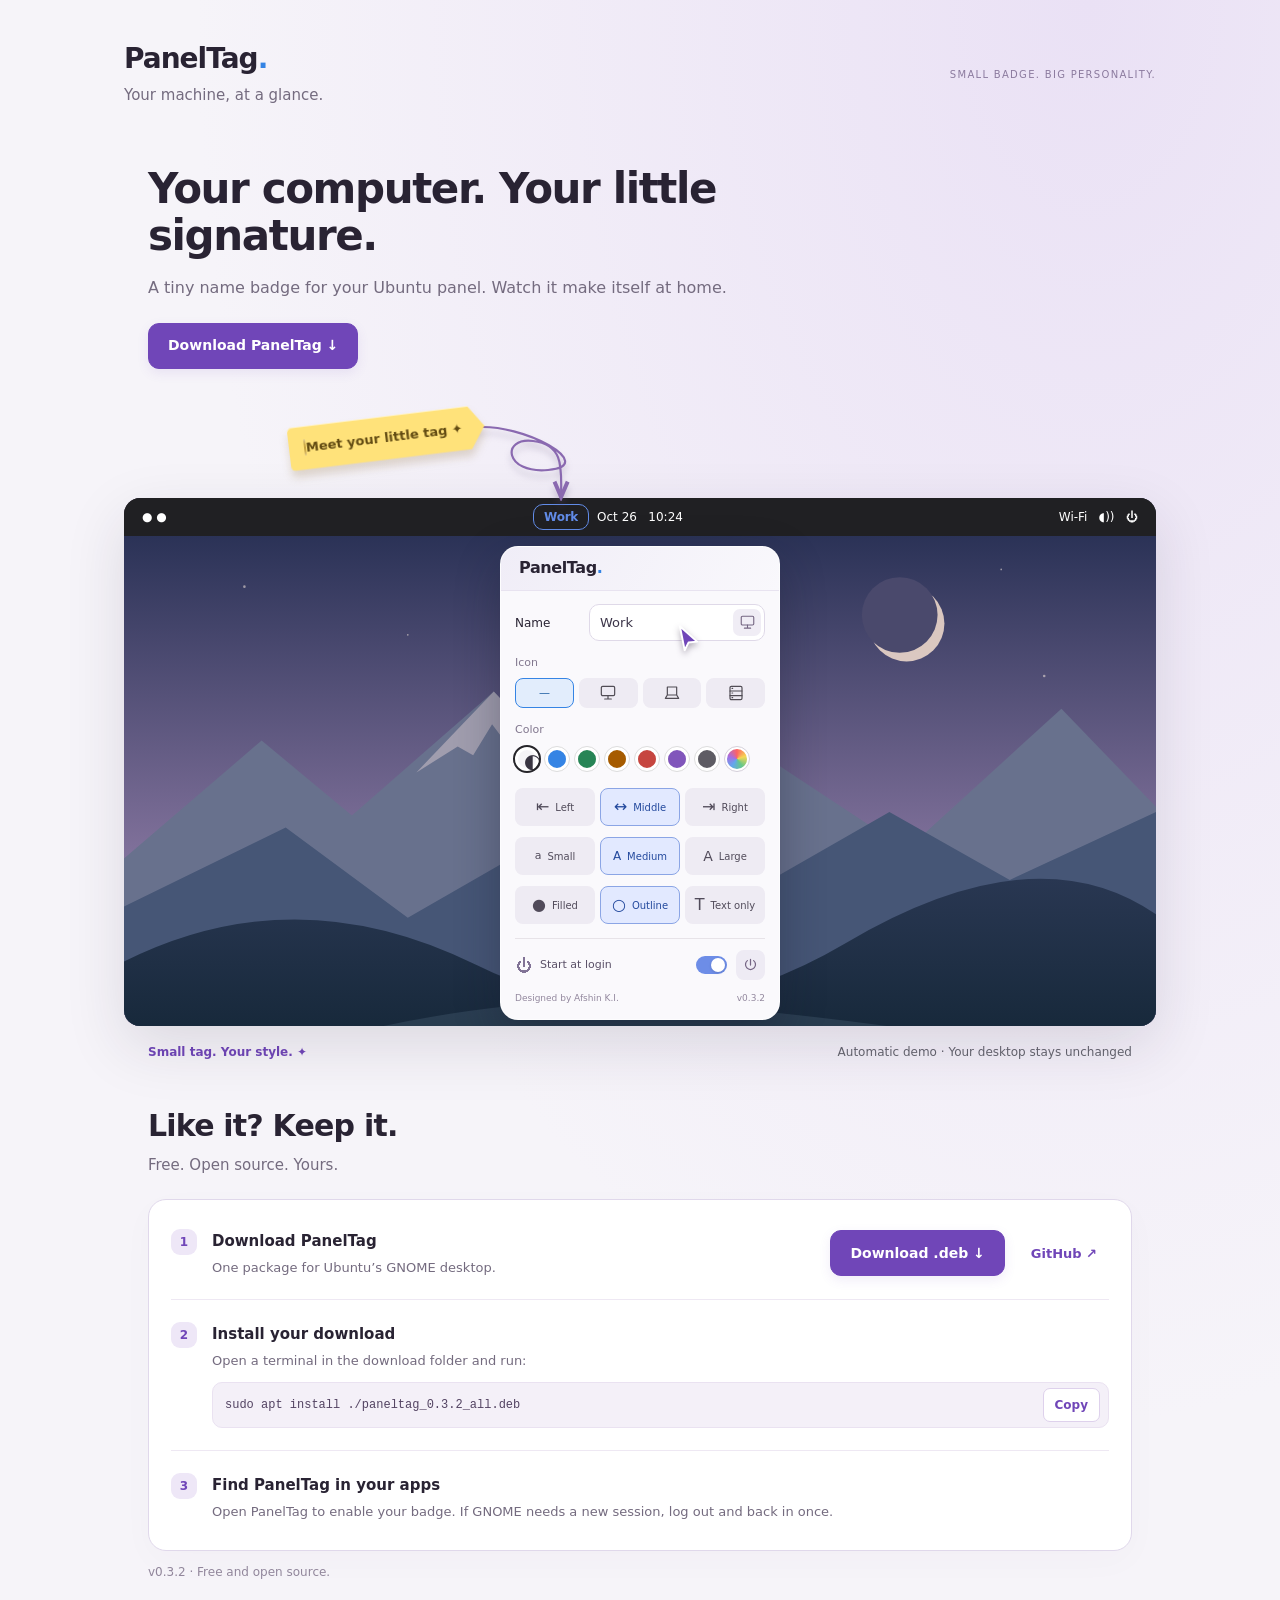
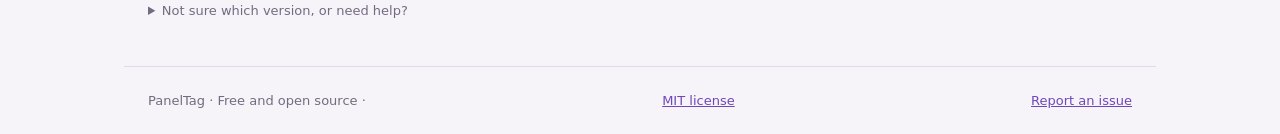
==== commit a4cbe239: "Release 0.3.2: clarify quit icon and match automatic demo to app" ====
--- a/site/index.html
+++ b/site/index.html
@@ -59,7 +59,7 @@
 </style></head><body>
 <header><div><h1>PanelTag<span style="color:#3584e4">.</span></h1><p>Your machine, at a glance.</p></div><span class="stamp">SMALL BADGE. BIG PERSONALITY.</span></header>
 <main><section class="web-intro"><h2>Your computer. Your little signature.</h2><p>A tiny name badge for your Ubuntu panel. Watch it make itself at home.</p><div class="web-actions"><a href="#download">Download PanelTag ↓</a></div></section><div class="tour" aria-label="About the badge"><span class="interact-tag" id="interact-tag">Meet your little tag ✦</span><svg id="tour-arrow" aria-hidden="true"><defs><marker id="arrow-tip" markerWidth="10" markerHeight="10" refX="8" refY="4" orient="auto"><path d="M1 1 L8 4 L1 7" fill="none" stroke="currentColor" stroke-width="1.8"/></marker></defs><path id="tour-line" fill="none" stroke="currentColor" stroke-width="2.2" stroke-linecap="round" marker-end="url(#arrow-tip)"/></svg></div><div class="desktop" inert><div class="panel" aria-label="Top panel preview"><div class="left"><span>● ●</span><span id="leftSlot"></span></div><span class="panel-middle"><span id="middleSlot"></span><span>Oct 26 &nbsp; 10:24</span><span id="middleBalance" aria-hidden="true"></span></span><div class="right"><span id="rightSlot"><button class="badge" id="badge" aria-haspopup="dialog" aria-expanded="true" aria-controls="settings" aria-label="Preview badge: Work"><span class="monitor" id="badgeIcon" aria-hidden="true"></span><span id="badgeText">Work</span></button></span><span class="system">Wi-Fi &nbsp; ◖)) &nbsp; ⏻</span></div></div>
-<div class="stage"><section class="window" id="settings" role="dialog" aria-label="PanelTag settings"><div class="titlebar"><a class="menu-website" href="https://afshinki.github.io/PanelTag/" target="_blank" rel="noopener noreferrer" title="Open PanelTag website" aria-label="PanelTag — open website">PanelTag<span style="color:#3584e4">.</span></a> <button id="close" aria-label="Close settings">×</button></div><div class="content"><div class="name-row"><label for="name">Name</label><div class="name-field"><input id="name" type="text" value="Work" maxlength="24"><button id="hostname-button" type="button" title="Use computer name" aria-label="Use computer name" aria-pressed="false"><span class="device monitor" aria-hidden="true"></span></button></div><input id="hostname" type="checkbox" hidden></div><div class="section">Icon</div><div class="icons" role="group" aria-label="Badge icon"><button title="Computer" aria-label="Computer" data-icon="monitor" aria-pressed="false"><span class="device monitor" aria-hidden="true"></span></button><button title="Laptop" aria-label="Laptop" data-icon="laptop" aria-pressed="false"><span class="device laptop" aria-hidden="true"></span></button><button title="Server" aria-label="Server" data-icon="server" aria-pressed="false"><span class="device server" aria-hidden="true"></span></button><button title="None" aria-label="None" data-icon="none" aria-pressed="true"><span aria-hidden="true">—</span></button></div><input id="followTheme" type="checkbox" checked hidden aria-label="Follow system appearance"><div class="section">Color</div><div class="colors" role="group" aria-label="Badge color"><button id="system-color" type="button" class="swatch system-swatch" aria-label="Follow system appearance" title="Follow system appearance" aria-pressed="false">◐</button><button class="swatch" style="background:#3584e4" data-color="#3584e4" aria-label="Blue" aria-pressed="true"></button><button class="swatch" style="background:#278556" data-color="#278556" aria-label="Green" aria-pressed="false"></button><button class="swatch" style="background:#a65b00" data-color="#a65b00" aria-label="Amber" aria-pressed="false"></button><button class="swatch" style="background:#c64640" data-color="#c64640" aria-label="Red" aria-pressed="false"></button><button class="swatch" style="background:#8156bb" data-color="#8156bb" aria-label="Purple" aria-pressed="false"></button><button class="swatch" style="background:#5e5c64" data-color="#5e5c64" aria-label="Graphite" aria-pressed="false"></button><label class="custom-wheel" title="Custom color"><input id="custom" type="color" value="#3584e4" aria-label="Custom color"></label></div><div class="option-row"><div class="segments" role="group" aria-label="Position"><button type="button" data-control="position" data-value="left" title="Left" aria-label="Position: Left" aria-pressed="false"><span aria-hidden="true">⇤</span><small>Left</small></button><button type="button" data-control="position" data-value="middle" title="Middle" aria-label="Position: Middle" aria-pressed="false"><span aria-hidden="true">↔</span><small>Middle</small></button><button type="button" data-control="position" data-value="right" title="Right" aria-label="Position: Right" aria-pressed="false"><span aria-hidden="true">⇥</span><small>Right</small></button></div><select hidden id="position" aria-label="Panel position"><option value="left">Left</option><option value="middle" selected>Middle</option><option value="right">Right</option></select></div><div class="option-row"><div class="segments" role="group" aria-label="Text size"><button type="button" data-control="size" data-value="11" title="Small" aria-label="Text size: Small" aria-pressed="false" style="font-size:11px"><span aria-hidden="true">a</span><small>Small</small></button><button type="button" data-control="size" data-value="12" title="Medium" aria-label="Text size: Medium" aria-pressed="false" style="font-size:12px"><span aria-hidden="true">A</span><small>Medium</small></button><button type="button" data-control="size" data-value="14" title="Large" aria-label="Text size: Large" aria-pressed="false" style="font-size:14px"><span aria-hidden="true">A</span><small>Large</small></button></div><select hidden id="size"><option value="11">Small</option><option value="12" selected>Medium</option><option value="14">Large</option></select></div><div class="option-row"><div class="segments" role="group" aria-label="Badge style"><button type="button" data-control="style" data-value="filled" title="Filled" aria-label="Badge style: Filled" aria-pressed="false"><span aria-hidden="true">●</span><small>Filled</small></button><button type="button" data-control="style" data-value="outline" title="Outline" aria-label="Badge style: Outline" aria-pressed="false"><span aria-hidden="true">○</span><small>Outline</small></button><button type="button" data-control="style" data-value="text" title="Text only" aria-label="Badge style: Text only" aria-pressed="false"><span aria-hidden="true">T</span><small>Text only</small></button></div><select hidden id="style"><option value="filled">Filled</option><option value="outline" selected>Outline</option><option value="text">Text only</option></select></div><div class="menu-actions"><label class="row startup-row"><span class="startup-label"><span class="power-mark" aria-hidden="true">⏻</span>Start at login</span><input id="startup" type="checkbox" checked></label><button id="quit" type="button" title="Close PanelTag" aria-label="Close PanelTag">×</button></div><div class="footer"><span>Designed by Afshin K.I.</span><span class="menu-version">v0.3.1</span></div></div></section><div class="demo-control"><span id="demo-status" aria-live="polite">Automatic preview</span></div><p class="instruction" id="instruction" hidden>Your computer. Your <strong>Work</strong> badge.</p></div></div><div class="below"><span>Small tag. Your style. ✦</span><span>Automatic demo · Your desktop stays unchanged</span></div><section class="web-install" id="download"><div class="download-heading"><span class="download-kicker">MAKE IT YOURS</span><h2>Like it? Keep it.</h2><p>Free. Open source. Yours.</p></div><div class="download-card"><div class="download-step"><span class="step-number">1</span><div><h3>Download PanelTag</h3><p>One package for Ubuntu’s GNOME desktop.</p></div><div class="download-links"><a class="download-package" id="package-link" href="https://github.com/AfshinKI/PanelTag/releases/download/v0.3.1/paneltag_0.3.1_all.deb">Download .deb ↓</a><a class="source-link" href="https://github.com/AfshinKI/PanelTag">GitHub ↗</a></div></div><div class="download-step"><span class="step-number">2</span><div class="install-step"><h3>Install your download</h3><p>Open a terminal in the download folder and run:</p><div class="command-box"><pre id="install-command">sudo apt install ./paneltag_0.3.1_all.deb</pre><button id="copy-install" type="button" aria-label="Copy install command">Copy</button></div><span id="copy-status" role="status"></span></div></div><div class="download-step"><span class="step-number">3</span><div><h3>Find PanelTag in your apps</h3><p>Open PanelTag to enable your badge. If GNOME needs a new session, log out and back in once.</p></div></div></div><p class="download-note">v0.3.1 · Free and open source.</p><details class="download-help"><summary>Not sure which version, or need help?</summary><p>One installer selects the right extension code for GNOME 3.36–51. Ubuntu 20.04, 22.04, 24.04, 26.04 and 26.10 are package targets; live testing on every release is still pending. Other desktops are not supported.</p><p>If GNOME extensions are globally disabled, enable them first. If the badge doesn’t appear after logging back in, run <code>gnome-extensions enable paneltag@afshinki.github.io</code>.</p><a href="https://github.com/AfshinKI/PanelTag/releases/tag/v0.3.1">Release and checksum ↗</a></details></section><footer class="web-footer">PanelTag · Free and open source · <a href="https://github.com/AfshinKI/PanelTag/blob/main/LICENSE">MIT license</a> <a href="https://github.com/AfshinKI/PanelTag/issues">Report an issue</a></footer></main>
+<div class="stage"><section class="window" id="settings" role="dialog" aria-label="PanelTag settings"><div class="titlebar"><a class="menu-website" href="https://afshinki.github.io/PanelTag/" target="_blank" rel="noopener noreferrer" title="Open PanelTag website" aria-label="PanelTag — open website">PanelTag<span style="color:#3584e4">.</span></a> </div><div class="content"><div class="name-row"><label for="name">Name</label><div class="name-field"><input id="name" type="text" value="Work" maxlength="24"><button id="hostname-button" type="button" title="Use computer name" aria-label="Use computer name" aria-pressed="false"><span class="device monitor" aria-hidden="true"></span></button></div><input id="hostname" type="checkbox" hidden></div><div class="section">Icon</div><div class="icons" role="group" aria-label="Badge icon"><button title="Computer" aria-label="Computer" data-icon="monitor" aria-pressed="false"><span class="device monitor" aria-hidden="true"></span></button><button title="Laptop" aria-label="Laptop" data-icon="laptop" aria-pressed="false"><span class="device laptop" aria-hidden="true"></span></button><button title="Server" aria-label="Server" data-icon="server" aria-pressed="false"><span class="device server" aria-hidden="true"></span></button><button title="None" aria-label="None" data-icon="none" aria-pressed="true"><span aria-hidden="true">—</span></button></div><input id="followTheme" type="checkbox" checked hidden aria-label="Follow system appearance"><div class="section">Color</div><div class="colors" role="group" aria-label="Badge color"><button id="system-color" type="button" class="swatch system-swatch" aria-label="Follow system appearance" title="Follow system appearance" aria-pressed="false">◐</button><button class="swatch" style="background:#3584e4" data-color="#3584e4" aria-label="Blue" aria-pressed="true"></button><button class="swatch" style="background:#278556" data-color="#278556" aria-label="Green" aria-pressed="false"></button><button class="swatch" style="background:#a65b00" data-color="#a65b00" aria-label="Amber" aria-pressed="false"></button><button class="swatch" style="background:#c64640" data-color="#c64640" aria-label="Red" aria-pressed="false"></button><button class="swatch" style="background:#8156bb" data-color="#8156bb" aria-label="Purple" aria-pressed="false"></button><button class="swatch" style="background:#5e5c64" data-color="#5e5c64" aria-label="Graphite" aria-pressed="false"></button><label class="custom-wheel" title="Custom color"><input id="custom" type="color" value="#3584e4" aria-label="Custom color"></label></div><div class="option-row"><div class="segments" role="group" aria-label="Position"><button type="button" data-control="position" data-value="left" title="Left" aria-label="Position: Left" aria-pressed="false"><span aria-hidden="true">⇤</span><small>Left</small></button><button type="button" data-control="position" data-value="middle" title="Middle" aria-label="Position: Middle" aria-pressed="false"><span aria-hidden="true">↔</span><small>Middle</small></button><button type="button" data-control="position" data-value="right" title="Right" aria-label="Position: Right" aria-pressed="false"><span aria-hidden="true">⇥</span><small>Right</small></button></div><select hidden id="position" aria-label="Panel position"><option value="left">Left</option><option value="middle" selected>Middle</option><option value="right">Right</option></select></div><div class="option-row"><div class="segments" role="group" aria-label="Text size"><button type="button" data-control="size" data-value="11" title="Small" aria-label="Text size: Small" aria-pressed="false" style="font-size:11px"><span aria-hidden="true">a</span><small>Small</small></button><button type="button" data-control="size" data-value="12" title="Medium" aria-label="Text size: Medium" aria-pressed="false" style="font-size:12px"><span aria-hidden="true">A</span><small>Medium</small></button><button type="button" data-control="size" data-value="14" title="Large" aria-label="Text size: Large" aria-pressed="false" style="font-size:14px"><span aria-hidden="true">A</span><small>Large</small></button></div><select hidden id="size"><option value="11">Small</option><option value="12" selected>Medium</option><option value="14">Large</option></select></div><div class="option-row"><div class="segments" role="group" aria-label="Badge style"><button type="button" data-control="style" data-value="filled" title="Filled" aria-label="Badge style: Filled" aria-pressed="false"><span aria-hidden="true">●</span><small>Filled</small></button><button type="button" data-control="style" data-value="outline" title="Outline" aria-label="Badge style: Outline" aria-pressed="false"><span aria-hidden="true">○</span><small>Outline</small></button><button type="button" data-control="style" data-value="text" title="Text only" aria-label="Badge style: Text only" aria-pressed="false"><span aria-hidden="true">T</span><small>Text only</small></button></div><select hidden id="style"><option value="filled">Filled</option><option value="outline" selected>Outline</option><option value="text">Text only</option></select></div><div class="menu-actions"><label class="row startup-row"><span class="startup-label"><span class="power-mark" aria-hidden="true">⏻</span>Start at login</span><input id="startup" type="checkbox" checked></label><button id="quit" type="button" title="Close PanelTag" aria-label="Close PanelTag"><svg viewBox="0 0 24 24" width="16" height="16" aria-hidden="true"><path d="M12 3v9m-5-7a8 8 0 1 0 10 0" fill="none" stroke="currentColor" stroke-width="2" stroke-linecap="round"/></svg></button></div><div class="footer"><span>Designed by Afshin K.I.</span><span class="menu-version">v0.3.2</span></div></div></section><div class="demo-control"><span id="demo-status" aria-live="polite">Automatic preview</span></div><p class="instruction" id="instruction" hidden>Your computer. Your <strong>Work</strong> badge.</p></div></div><div class="below"><span>Small tag. Your style. ✦</span><span>Automatic demo · Your desktop stays unchanged</span></div><section class="web-install" id="download"><div class="download-heading"><span class="download-kicker">MAKE IT YOURS</span><h2>Like it? Keep it.</h2><p>Free. Open source. Yours.</p></div><div class="download-card"><div class="download-step"><span class="step-number">1</span><div><h3>Download PanelTag</h3><p>One package for Ubuntu’s GNOME desktop.</p></div><div class="download-links"><a class="download-package" id="package-link" href="https://github.com/AfshinKI/PanelTag/releases/download/v0.3.2/paneltag_0.3.2_all.deb">Download .deb ↓</a><a class="source-link" href="https://github.com/AfshinKI/PanelTag">GitHub ↗</a></div></div><div class="download-step"><span class="step-number">2</span><div class="install-step"><h3>Install your download</h3><p>Open a terminal in the download folder and run:</p><div class="command-box"><pre id="install-command">sudo apt install ./paneltag_0.3.2_all.deb</pre><button id="copy-install" type="button" aria-label="Copy install command">Copy</button></div><span id="copy-status" role="status"></span></div></div><div class="download-step"><span class="step-number">3</span><div><h3>Find PanelTag in your apps</h3><p>Open PanelTag to enable your badge. If GNOME needs a new session, log out and back in once.</p></div></div></div><p class="download-note">v0.3.2 · Free and open source.</p><details class="download-help"><summary>Not sure which version, or need help?</summary><p>One installer selects the right extension code for GNOME 3.36–51. Ubuntu 20.04, 22.04, 24.04, 26.04 and 26.10 are package targets; live testing on every release is still pending. Other desktops are not supported.</p><p>If GNOME extensions are globally disabled, enable them first. If the badge doesn’t appear after logging back in, run <code>gnome-extensions enable paneltag@afshinki.github.io</code>.</p><a href="https://github.com/AfshinKI/PanelTag/releases/tag/v0.3.2">Release and checksum ↗</a></details></section><footer class="web-footer">PanelTag · Free and open source · <a href="https://github.com/AfshinKI/PanelTag/blob/main/LICENSE">MIT license</a> <a href="https://github.com/AfshinKI/PanelTag/issues">Report an issue</a></footer></main>
 <script>
 const deviceIcons={"monitor": "<svg viewBox=\"0 0 24 24\" aria-hidden=\"true\"><g fill=\"none\" stroke=\"currentColor\" stroke-width=\"1.8\" stroke-linecap=\"round\" stroke-linejoin=\"round\"><rect x=\"2\" y=\"2\" width=\"20\" height=\"14\" rx=\"2\"/><path d=\"M12 16v5m-5 0h10\"/></g></svg>", "laptop": "<svg viewBox=\"0 0 24 24\" aria-hidden=\"true\"><g fill=\"none\" stroke=\"currentColor\" stroke-width=\"1.8\" stroke-linecap=\"round\" stroke-linejoin=\"round\"><path d=\"M5 3h14v12H5zM5 15l-3 5h20l-3-5M9 20h6\"/></g></svg>", "server": "<svg viewBox=\"0 0 24 24\" aria-hidden=\"true\"><g fill=\"none\" stroke=\"currentColor\" stroke-width=\"1.8\" stroke-linecap=\"round\" stroke-linejoin=\"round\"><rect x=\"3\" y=\"2\" width=\"18\" height=\"20\" rx=\"2\"/><path d=\"M3 9h18M3 16h18M6 5h1M6 12h1M6 19h1\"/></g></svg>"};
 const $=id=>document.getElementById(id);let color='#3584e4',icon='none';let demoIndex=0;const appearance=matchMedia('(prefers-color-scheme: dark)');
@@ -91,7 +91,7 @@
  const choices=[['[data-icon="'+p.icon+'"]',()=>{icon=p.icon}],['[data-color="'+p.color+'"]',()=>{color=p.color;$('followTheme').checked=false}],['[data-control="style"][data-value="'+p.style+'"]',()=>{$('style').value=p.style}],['[data-control="position"][data-value="'+p.position+'"]',()=>{$('position').value=p.position}]];
  for(const [selector,change] of choices){const target=document.querySelector(selector);if(target&&!await demoPoint(target,run,()=>{change();update()}))return;}
  await demoWait(1200);if(run!==demoRun)return;
- if(!await demoPoint($('close'),run,()=>{$('settings').hidden=true;$('badge').setAttribute('aria-expanded','false')}))return;
+ if(!await demoPoint($('badge'),run,()=>{$('settings').hidden=true;$('badge').setAttribute('aria-expanded','false')}))return;
  demoCursor.classList.remove('visible');await demoWait(2500);
  if(run===demoRun)tickDemo(run);
 }
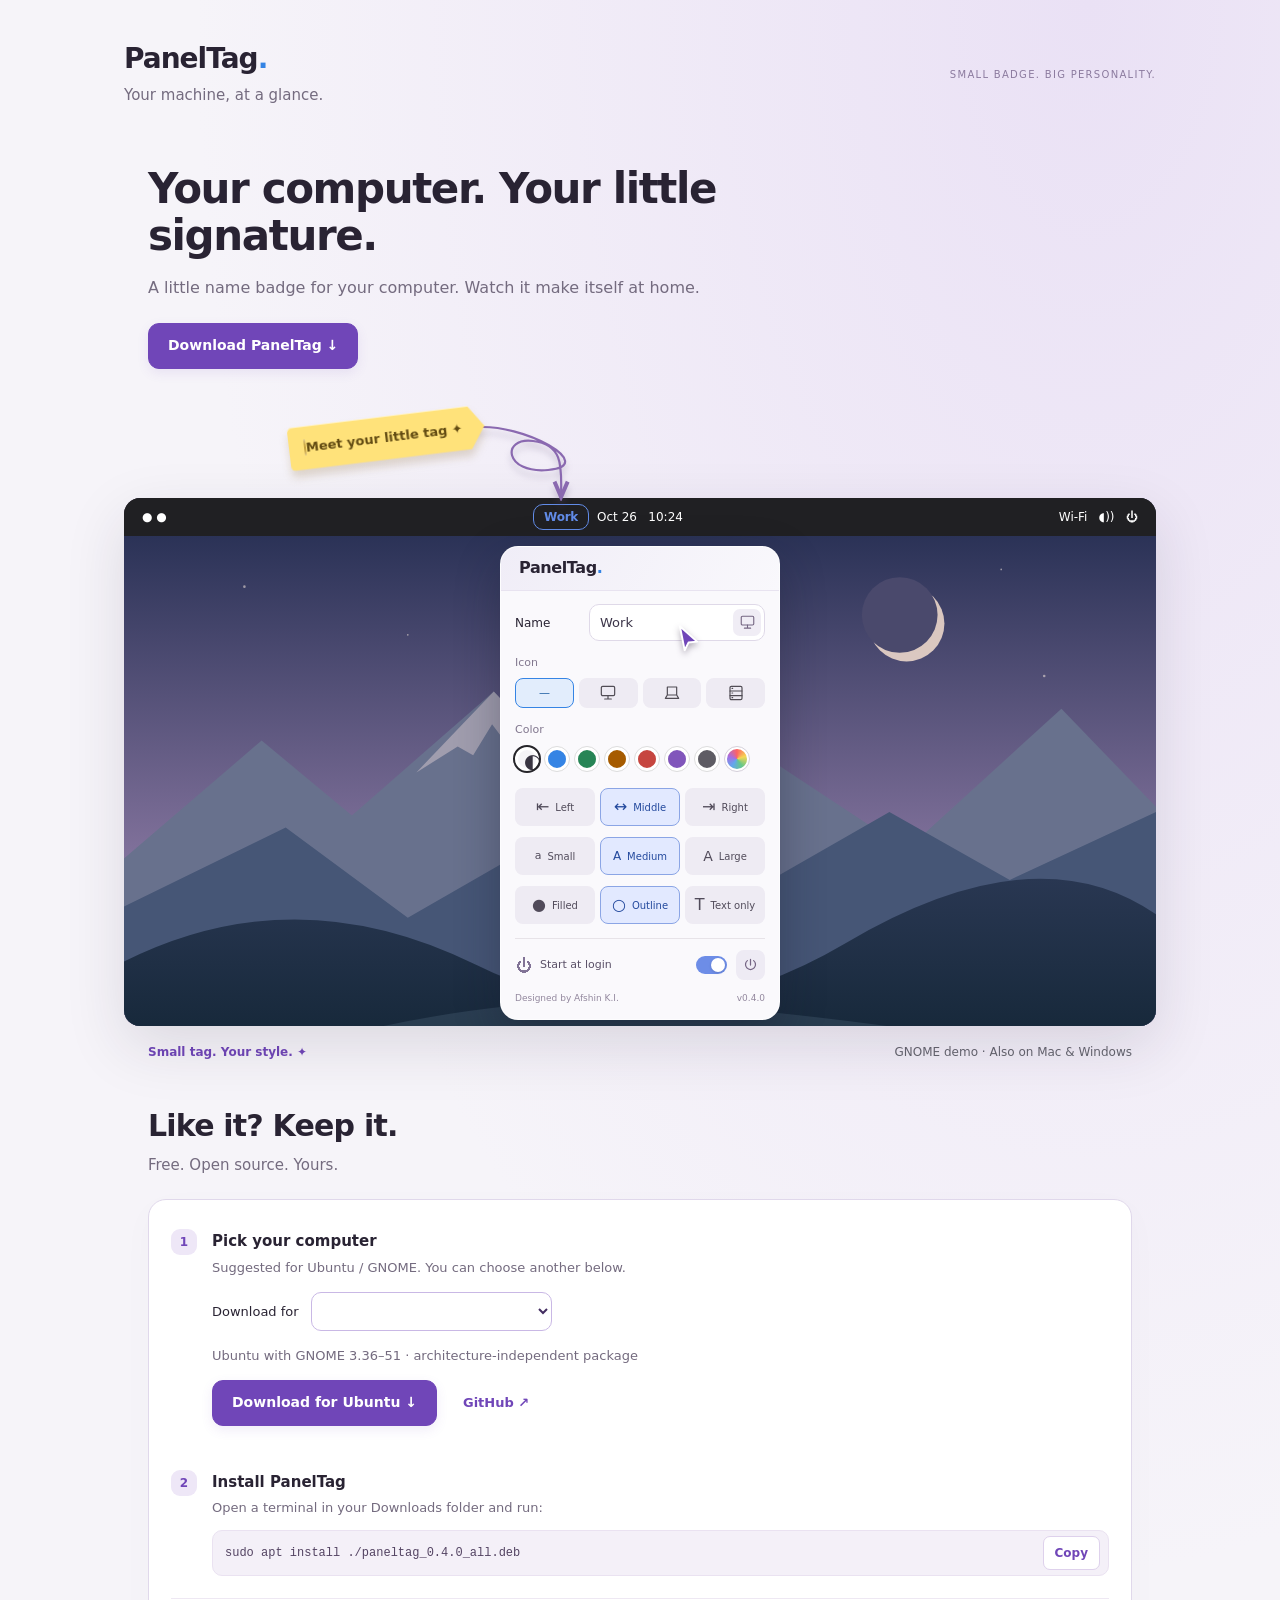
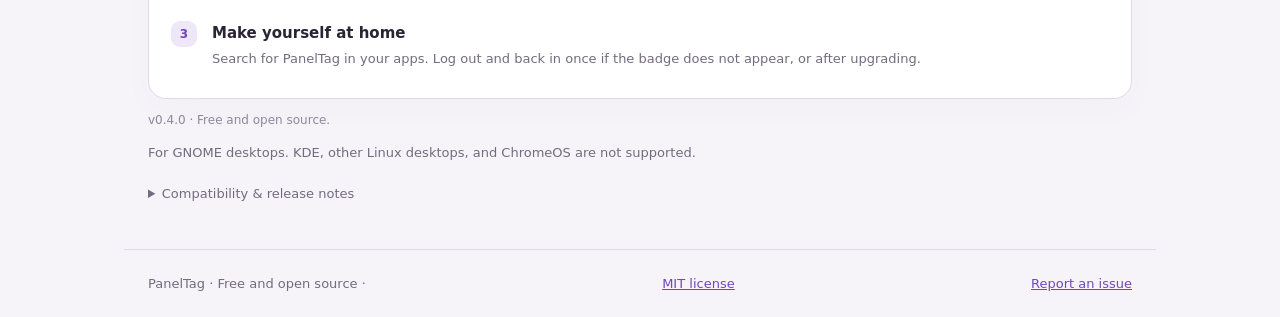
==== commit 9b07bae3: "Prepare 0.4.0 native Mac and Windows editions and OS-aware downloads" ====
--- a/site/index.html
+++ b/site/index.html
@@ -1,5 +1,5 @@
 <!doctype html>
-<html lang="en"><head><meta charset="utf-8"><meta name="viewport" content="width=device-width,initial-scale=1"><meta name="description" content="PanelTag adds a small custom name badge to your Linux top panel. Watch the animated demo and download the open-source GNOME extension."><link rel="icon" type="image/svg+xml" href="./paneltag.svg"><title>PanelTag — Your machine, at a glance</title>
+<html lang="en"><head><meta charset="utf-8"><meta name="viewport" content="width=device-width,initial-scale=1"><meta name="description" content="PanelTag adds a small name badge to Ubuntu, macOS, and Windows. Watch the animated demo and download the open-source GNOME extension."><link rel="icon" type="image/svg+xml" href="./paneltag.svg"><title>PanelTag — Your machine, at a glance</title>
 <style>
 *{box-sizing:border-box}body{margin:0;background:#eeeef2;color:#25252b;font:15px/1.5 system-ui,sans-serif}button,input,select{font:inherit}button,select,input[type=color],input[type=checkbox]{cursor:pointer}header{max-width:1080px;margin:50px auto 28px;padding:0 24px;display:flex;justify-content:space-between;align-items:center;gap:24px}h1{font-size:28px;letter-spacing:-1px;margin:0}header p{margin:4px 0;color:#64646e}.stamp{font-size:12px;letter-spacing:1px;color:#64646e}main{max-width:1032px;margin:auto}.desktop{background:radial-gradient(ellipse at 15% 100%,#774779,transparent 65%),linear-gradient(130deg,#352943,#1e2436);border-radius:16px;overflow:hidden;box-shadow:0 20px 60px #29203820}.panel{display:grid;grid-template-columns:1fr auto 1fr;align-items:center;background:#202023;color:white;padding:5px 18px;min-height:38px;font-size:12px}.left,.right{display:flex;gap:14px;align-items:center}.right{justify-content:flex-end}.badge{display:inline-flex;gap:6px;align-items:center;background:#3584e4;color:#fff;border-radius:7px;padding:2px 10px;font-size:12px;font-weight:650;border:0;max-width:170px;white-space:nowrap;overflow:hidden}.badge span:last-child{overflow:hidden;text-overflow:ellipsis}.monitor{display:inline-block;width:12px;height:9px;border:1.5px solid currentColor;border-radius:2px;position:relative;margin-bottom:3px}.monitor:after{content:'';position:absolute;width:6px;height:2px;background:currentColor;bottom:-4px;left:1.5px}.stage{padding:44px 20px 52px}.window{max-width:470px;margin:auto;background:#f6f5f4;border-radius:12px;box-shadow:0 18px 50px #0005;overflow:hidden}.titlebar{height:48px;display:flex;justify-content:center;align-items:center;background:#eeecea;border-bottom:1px solid #dedbd8;font-weight:650}.content{padding:25px}.intro{display:flex;gap:14px;align-items:center;margin-bottom:25px}.logo{width:48px;height:48px;border-radius:13px;background:#3584e4;color:white;display:grid;place-items:center;box-shadow:inset 0 1px #ffffff30}.logo .monitor{width:23px;height:17px;border-width:2px}.logo .monitor:after{width:11px;left:4px;bottom:-5px}.intro h2{margin:0;font-size:19px}.intro p{margin:3px 0 0;font-size:13px;color:#66616b}.section{font-size:13px;font-weight:650;margin:20px 0 8px}.group{background:white;border:1px solid #dedbd8;border-radius:10px;overflow:hidden}.row{padding:13px 14px;display:flex;align-items:center;justify-content:space-between;gap:16px}.row+.row{border-top:1px solid #eceae7}.stack{display:flex;flex-direction:column;gap:2px}.hint{font-size:12px;color:#77717a}.row input[type=text]{width:150px;padding:7px 9px;border:1px solid #d8d4d9;border-radius:6px;background:#fafafa}.row select{max-width:155px;padding:6px;border:1px solid #d8d4d9;border-radius:6px;background:#fafafa}.row input[type=checkbox]{width:19px;height:19px;accent-color:#3584e4}.colors{display:flex;gap:9px;align-items:center;flex-wrap:wrap;padding:0 14px 16px}.swatch{height:29px;width:29px;border:3px solid white;border-radius:50%;outline:1px solid #ddd}.swatch[aria-pressed=true]{outline:2px solid #26252a}.colors input{width:32px;height:32px;border:0;background:none;padding:1px}.foot{font-size:12px;color:#716b74;text-align:center;margin:20px 0 0}.below{padding:22px 24px 40px;display:flex;justify-content:space-between;gap:20px;font-size:13px;color:#64646e}.below strong{color:#34333c}.status{min-height:18px}input:focus-visible,button:focus-visible,select:focus-visible{outline:3px solid #89b4fa;outline-offset:3px}@media(max-width:560px){header{margin:24px auto}.stamp{display:none}.desktop{border-radius:0}.stage{padding:25px 12px}.content{padding:19px}.panel{padding:6px 10px;gap:10px}.system{display:none}.below{flex-direction:column}.row{gap:8px}.row input[type=text]{width:130px}}
 
@@ -56,10 +56,16 @@
 .demo-cursor.visible{opacity:1}.demo-cursor svg{width:100%;height:100%}.demo-target{box-shadow:0 0 0 3px #a681e580!important}.demo-typing{outline:2px solid #a681e5;outline-offset:2px}
 @media(prefers-reduced-motion:reduce){.demo-cursor{display:none}.demo-target{box-shadow:none!important}}
 .desktop,.desktop *,.interact-tag{cursor:default!important}.interact-tag{pointer-events:none}
+[hidden]{display:none!important}.os-choice{display:flex;gap:12px;align-items:center;flex-wrap:wrap;margin:15px 0;font-size:13px}.os-choice select{max-width:100%;padding:10px 14px;border:1px solid #c9b8e5;border-radius:10px;background:white;color:#432d61;font:inherit}.platform-note{font-size:13px;line-height:1.7;color:#6f617b}.download-links{margin:14px 0 0;justify-content:flex-start}
 </style></head><body>
 <header><div><h1>PanelTag<span style="color:#3584e4">.</span></h1><p>Your machine, at a glance.</p></div><span class="stamp">SMALL BADGE. BIG PERSONALITY.</span></header>
-<main><section class="web-intro"><h2>Your computer. Your little signature.</h2><p>A tiny name badge for your Ubuntu panel. Watch it make itself at home.</p><div class="web-actions"><a href="#download">Download PanelTag ↓</a></div></section><div class="tour" aria-label="About the badge"><span class="interact-tag" id="interact-tag">Meet your little tag ✦</span><svg id="tour-arrow" aria-hidden="true"><defs><marker id="arrow-tip" markerWidth="10" markerHeight="10" refX="8" refY="4" orient="auto"><path d="M1 1 L8 4 L1 7" fill="none" stroke="currentColor" stroke-width="1.8"/></marker></defs><path id="tour-line" fill="none" stroke="currentColor" stroke-width="2.2" stroke-linecap="round" marker-end="url(#arrow-tip)"/></svg></div><div class="desktop" inert><div class="panel" aria-label="Top panel preview"><div class="left"><span>● ●</span><span id="leftSlot"></span></div><span class="panel-middle"><span id="middleSlot"></span><span>Oct 26 &nbsp; 10:24</span><span id="middleBalance" aria-hidden="true"></span></span><div class="right"><span id="rightSlot"><button class="badge" id="badge" aria-haspopup="dialog" aria-expanded="true" aria-controls="settings" aria-label="Preview badge: Work"><span class="monitor" id="badgeIcon" aria-hidden="true"></span><span id="badgeText">Work</span></button></span><span class="system">Wi-Fi &nbsp; ◖)) &nbsp; ⏻</span></div></div>
-<div class="stage"><section class="window" id="settings" role="dialog" aria-label="PanelTag settings"><div class="titlebar"><a class="menu-website" href="https://afshinki.github.io/PanelTag/" target="_blank" rel="noopener noreferrer" title="Open PanelTag website" aria-label="PanelTag — open website">PanelTag<span style="color:#3584e4">.</span></a> </div><div class="content"><div class="name-row"><label for="name">Name</label><div class="name-field"><input id="name" type="text" value="Work" maxlength="24"><button id="hostname-button" type="button" title="Use computer name" aria-label="Use computer name" aria-pressed="false"><span class="device monitor" aria-hidden="true"></span></button></div><input id="hostname" type="checkbox" hidden></div><div class="section">Icon</div><div class="icons" role="group" aria-label="Badge icon"><button title="Computer" aria-label="Computer" data-icon="monitor" aria-pressed="false"><span class="device monitor" aria-hidden="true"></span></button><button title="Laptop" aria-label="Laptop" data-icon="laptop" aria-pressed="false"><span class="device laptop" aria-hidden="true"></span></button><button title="Server" aria-label="Server" data-icon="server" aria-pressed="false"><span class="device server" aria-hidden="true"></span></button><button title="None" aria-label="None" data-icon="none" aria-pressed="true"><span aria-hidden="true">—</span></button></div><input id="followTheme" type="checkbox" checked hidden aria-label="Follow system appearance"><div class="section">Color</div><div class="colors" role="group" aria-label="Badge color"><button id="system-color" type="button" class="swatch system-swatch" aria-label="Follow system appearance" title="Follow system appearance" aria-pressed="false">◐</button><button class="swatch" style="background:#3584e4" data-color="#3584e4" aria-label="Blue" aria-pressed="true"></button><button class="swatch" style="background:#278556" data-color="#278556" aria-label="Green" aria-pressed="false"></button><button class="swatch" style="background:#a65b00" data-color="#a65b00" aria-label="Amber" aria-pressed="false"></button><button class="swatch" style="background:#c64640" data-color="#c64640" aria-label="Red" aria-pressed="false"></button><button class="swatch" style="background:#8156bb" data-color="#8156bb" aria-label="Purple" aria-pressed="false"></button><button class="swatch" style="background:#5e5c64" data-color="#5e5c64" aria-label="Graphite" aria-pressed="false"></button><label class="custom-wheel" title="Custom color"><input id="custom" type="color" value="#3584e4" aria-label="Custom color"></label></div><div class="option-row"><div class="segments" role="group" aria-label="Position"><button type="button" data-control="position" data-value="left" title="Left" aria-label="Position: Left" aria-pressed="false"><span aria-hidden="true">⇤</span><small>Left</small></button><button type="button" data-control="position" data-value="middle" title="Middle" aria-label="Position: Middle" aria-pressed="false"><span aria-hidden="true">↔</span><small>Middle</small></button><button type="button" data-control="position" data-value="right" title="Right" aria-label="Position: Right" aria-pressed="false"><span aria-hidden="true">⇥</span><small>Right</small></button></div><select hidden id="position" aria-label="Panel position"><option value="left">Left</option><option value="middle" selected>Middle</option><option value="right">Right</option></select></div><div class="option-row"><div class="segments" role="group" aria-label="Text size"><button type="button" data-control="size" data-value="11" title="Small" aria-label="Text size: Small" aria-pressed="false" style="font-size:11px"><span aria-hidden="true">a</span><small>Small</small></button><button type="button" data-control="size" data-value="12" title="Medium" aria-label="Text size: Medium" aria-pressed="false" style="font-size:12px"><span aria-hidden="true">A</span><small>Medium</small></button><button type="button" data-control="size" data-value="14" title="Large" aria-label="Text size: Large" aria-pressed="false" style="font-size:14px"><span aria-hidden="true">A</span><small>Large</small></button></div><select hidden id="size"><option value="11">Small</option><option value="12" selected>Medium</option><option value="14">Large</option></select></div><div class="option-row"><div class="segments" role="group" aria-label="Badge style"><button type="button" data-control="style" data-value="filled" title="Filled" aria-label="Badge style: Filled" aria-pressed="false"><span aria-hidden="true">●</span><small>Filled</small></button><button type="button" data-control="style" data-value="outline" title="Outline" aria-label="Badge style: Outline" aria-pressed="false"><span aria-hidden="true">○</span><small>Outline</small></button><button type="button" data-control="style" data-value="text" title="Text only" aria-label="Badge style: Text only" aria-pressed="false"><span aria-hidden="true">T</span><small>Text only</small></button></div><select hidden id="style"><option value="filled">Filled</option><option value="outline" selected>Outline</option><option value="text">Text only</option></select></div><div class="menu-actions"><label class="row startup-row"><span class="startup-label"><span class="power-mark" aria-hidden="true">⏻</span>Start at login</span><input id="startup" type="checkbox" checked></label><button id="quit" type="button" title="Close PanelTag" aria-label="Close PanelTag"><svg viewBox="0 0 24 24" width="16" height="16" aria-hidden="true"><path d="M12 3v9m-5-7a8 8 0 1 0 10 0" fill="none" stroke="currentColor" stroke-width="2" stroke-linecap="round"/></svg></button></div><div class="footer"><span>Designed by Afshin K.I.</span><span class="menu-version">v0.3.2</span></div></div></section><div class="demo-control"><span id="demo-status" aria-live="polite">Automatic preview</span></div><p class="instruction" id="instruction" hidden>Your computer. Your <strong>Work</strong> badge.</p></div></div><div class="below"><span>Small tag. Your style. ✦</span><span>Automatic demo · Your desktop stays unchanged</span></div><section class="web-install" id="download"><div class="download-heading"><span class="download-kicker">MAKE IT YOURS</span><h2>Like it? Keep it.</h2><p>Free. Open source. Yours.</p></div><div class="download-card"><div class="download-step"><span class="step-number">1</span><div><h3>Download PanelTag</h3><p>One package for Ubuntu’s GNOME desktop.</p></div><div class="download-links"><a class="download-package" id="package-link" href="https://github.com/AfshinKI/PanelTag/releases/download/v0.3.2/paneltag_0.3.2_all.deb">Download .deb ↓</a><a class="source-link" href="https://github.com/AfshinKI/PanelTag">GitHub ↗</a></div></div><div class="download-step"><span class="step-number">2</span><div class="install-step"><h3>Install your download</h3><p>Open a terminal in the download folder and run:</p><div class="command-box"><pre id="install-command">sudo apt install ./paneltag_0.3.2_all.deb</pre><button id="copy-install" type="button" aria-label="Copy install command">Copy</button></div><span id="copy-status" role="status"></span></div></div><div class="download-step"><span class="step-number">3</span><div><h3>Find PanelTag in your apps</h3><p>Open PanelTag to enable your badge. If GNOME needs a new session, log out and back in once.</p></div></div></div><p class="download-note">v0.3.2 · Free and open source.</p><details class="download-help"><summary>Not sure which version, or need help?</summary><p>One installer selects the right extension code for GNOME 3.36–51. Ubuntu 20.04, 22.04, 24.04, 26.04 and 26.10 are package targets; live testing on every release is still pending. Other desktops are not supported.</p><p>If GNOME extensions are globally disabled, enable them first. If the badge doesn’t appear after logging back in, run <code>gnome-extensions enable paneltag@afshinki.github.io</code>.</p><a href="https://github.com/AfshinKI/PanelTag/releases/tag/v0.3.2">Release and checksum ↗</a></details></section><footer class="web-footer">PanelTag · Free and open source · <a href="https://github.com/AfshinKI/PanelTag/blob/main/LICENSE">MIT license</a> <a href="https://github.com/AfshinKI/PanelTag/issues">Report an issue</a></footer></main>
+<main><section class="web-intro"><h2>Your computer. Your little signature.</h2><p>A little name badge for your computer. Watch it make itself at home.</p><div class="web-actions"><a href="#download">Download PanelTag ↓</a></div></section><div class="tour" aria-label="About the badge"><span class="interact-tag" id="interact-tag">Meet your little tag ✦</span><svg id="tour-arrow" aria-hidden="true"><defs><marker id="arrow-tip" markerWidth="10" markerHeight="10" refX="8" refY="4" orient="auto"><path d="M1 1 L8 4 L1 7" fill="none" stroke="currentColor" stroke-width="1.8"/></marker></defs><path id="tour-line" fill="none" stroke="currentColor" stroke-width="2.2" stroke-linecap="round" marker-end="url(#arrow-tip)"/></svg></div><div class="desktop" inert><div class="panel" aria-label="Top panel preview"><div class="left"><span>● ●</span><span id="leftSlot"></span></div><span class="panel-middle"><span id="middleSlot"></span><span>Oct 26 &nbsp; 10:24</span><span id="middleBalance" aria-hidden="true"></span></span><div class="right"><span id="rightSlot"><button class="badge" id="badge" aria-haspopup="dialog" aria-expanded="true" aria-controls="settings" aria-label="Preview badge: Work"><span class="monitor" id="badgeIcon" aria-hidden="true"></span><span id="badgeText">Work</span></button></span><span class="system">Wi-Fi &nbsp; ◖)) &nbsp; ⏻</span></div></div>
+<div class="stage"><section class="window" id="settings" role="dialog" aria-label="PanelTag settings"><div class="titlebar"><a class="menu-website" href="https://afshinki.github.io/PanelTag/" target="_blank" rel="noopener noreferrer" title="Open PanelTag website" aria-label="PanelTag — open website">PanelTag<span style="color:#3584e4">.</span></a> </div><div class="content"><div class="name-row"><label for="name">Name</label><div class="name-field"><input id="name" type="text" value="Work" maxlength="24"><button id="hostname-button" type="button" title="Use computer name" aria-label="Use computer name" aria-pressed="false"><span class="device monitor" aria-hidden="true"></span></button></div><input id="hostname" type="checkbox" hidden></div><div class="section">Icon</div><div class="icons" role="group" aria-label="Badge icon"><button title="Computer" aria-label="Computer" data-icon="monitor" aria-pressed="false"><span class="device monitor" aria-hidden="true"></span></button><button title="Laptop" aria-label="Laptop" data-icon="laptop" aria-pressed="false"><span class="device laptop" aria-hidden="true"></span></button><button title="Server" aria-label="Server" data-icon="server" aria-pressed="false"><span class="device server" aria-hidden="true"></span></button><button title="None" aria-label="None" data-icon="none" aria-pressed="true"><span aria-hidden="true">—</span></button></div><input id="followTheme" type="checkbox" checked hidden aria-label="Follow system appearance"><div class="section">Color</div><div class="colors" role="group" aria-label="Badge color"><button id="system-color" type="button" class="swatch system-swatch" aria-label="Follow system appearance" title="Follow system appearance" aria-pressed="false">◐</button><button class="swatch" style="background:#3584e4" data-color="#3584e4" aria-label="Blue" aria-pressed="true"></button><button class="swatch" style="background:#278556" data-color="#278556" aria-label="Green" aria-pressed="false"></button><button class="swatch" style="background:#a65b00" data-color="#a65b00" aria-label="Amber" aria-pressed="false"></button><button class="swatch" style="background:#c64640" data-color="#c64640" aria-label="Red" aria-pressed="false"></button><button class="swatch" style="background:#8156bb" data-color="#8156bb" aria-label="Purple" aria-pressed="false"></button><button class="swatch" style="background:#5e5c64" data-color="#5e5c64" aria-label="Graphite" aria-pressed="false"></button><label class="custom-wheel" title="Custom color"><input id="custom" type="color" value="#3584e4" aria-label="Custom color"></label></div><div class="option-row"><div class="segments" role="group" aria-label="Position"><button type="button" data-control="position" data-value="left" title="Left" aria-label="Position: Left" aria-pressed="false"><span aria-hidden="true">⇤</span><small>Left</small></button><button type="button" data-control="position" data-value="middle" title="Middle" aria-label="Position: Middle" aria-pressed="false"><span aria-hidden="true">↔</span><small>Middle</small></button><button type="button" data-control="position" data-value="right" title="Right" aria-label="Position: Right" aria-pressed="false"><span aria-hidden="true">⇥</span><small>Right</small></button></div><select hidden id="position" aria-label="Panel position"><option value="left">Left</option><option value="middle" selected>Middle</option><option value="right">Right</option></select></div><div class="option-row"><div class="segments" role="group" aria-label="Text size"><button type="button" data-control="size" data-value="11" title="Small" aria-label="Text size: Small" aria-pressed="false" style="font-size:11px"><span aria-hidden="true">a</span><small>Small</small></button><button type="button" data-control="size" data-value="12" title="Medium" aria-label="Text size: Medium" aria-pressed="false" style="font-size:12px"><span aria-hidden="true">A</span><small>Medium</small></button><button type="button" data-control="size" data-value="14" title="Large" aria-label="Text size: Large" aria-pressed="false" style="font-size:14px"><span aria-hidden="true">A</span><small>Large</small></button></div><select hidden id="size"><option value="11">Small</option><option value="12" selected>Medium</option><option value="14">Large</option></select></div><div class="option-row"><div class="segments" role="group" aria-label="Badge style"><button type="button" data-control="style" data-value="filled" title="Filled" aria-label="Badge style: Filled" aria-pressed="false"><span aria-hidden="true">●</span><small>Filled</small></button><button type="button" data-control="style" data-value="outline" title="Outline" aria-label="Badge style: Outline" aria-pressed="false"><span aria-hidden="true">○</span><small>Outline</small></button><button type="button" data-control="style" data-value="text" title="Text only" aria-label="Badge style: Text only" aria-pressed="false"><span aria-hidden="true">T</span><small>Text only</small></button></div><select hidden id="style"><option value="filled">Filled</option><option value="outline" selected>Outline</option><option value="text">Text only</option></select></div><div class="menu-actions"><label class="row startup-row"><span class="startup-label"><span class="power-mark" aria-hidden="true">⏻</span>Start at login</span><input id="startup" type="checkbox" checked></label><button id="quit" type="button" title="Close PanelTag" aria-label="Close PanelTag"><svg viewBox="0 0 24 24" width="16" height="16" aria-hidden="true"><path d="M12 3v9m-5-7a8 8 0 1 0 10 0" fill="none" stroke="currentColor" stroke-width="2" stroke-linecap="round"/></svg></button></div><div class="footer"><span>Designed by Afshin K.I.</span><span class="menu-version">v0.4.0</span></div></div></section><div class="demo-control"><span id="demo-status" aria-live="polite">Automatic preview</span></div><p class="instruction" id="instruction" hidden>Your computer. Your <strong>Work</strong> badge.</p></div></div><div class="below"><span>Small tag. Your style. ✦</span><span>GNOME demo · Also on Mac &amp; Windows</span></div><section class="web-install" id="download"><div class="download-heading"><h2>Like it? Keep it.</h2><p>Free. Open source. Yours.</p></div>
+<div class="download-card"><div class="download-step"><span class="step-number">1</span><div class="install-step"><h3>Pick your computer</h3><p id="os-detected">Choose your operating system.</p><label class="os-choice" for="download-os">Download for <select id="download-os"><option value="">Choose a computer…</option value="linux">Ubuntu / GNOME</option><option value="macos">macOS · Apple silicon + Intel</option><option value="windows-x64">Windows · Intel / AMD (x64)</option><option value="windows-arm64">Windows · ARM / Snapdragon</option></select></label><p id="package-detail"></p><div class="download-links"><a class="download-package" id="package-link" hidden>Download ↓</a><a class="source-link" href="https://github.com/AfshinKI/PanelTag">GitHub ↗</a></div></div></div>
+<div id="install-details" hidden><div class="download-step"><span class="step-number">2</span><div class="install-step"><h3>Install PanelTag</h3><p id="install-instruction"></p><div class="command-box" id="command-box" hidden><pre id="install-command"></pre><button id="copy-install" type="button" aria-label="Copy install command">Copy</button></div><span id="copy-status" role="status"></span></div></div><div class="download-step"><span class="step-number">3</span><div><h3>Make yourself at home</h3><p id="launch-instruction"></p></div></div></div></div>
+<p class="download-note">v0.4.0 · Free and open source.</p><p class="platform-note" id="platform-note" hidden></p>
+<noscript><p>Download from <a href="https://github.com/AfshinKI/PanelTag/releases/tag/v0.4.0">GitHub Releases</a>: .deb for Ubuntu, .dmg for macOS, or setup.exe for Windows.</p></noscript>
+<details class="download-help"><summary>Compatibility &amp; release notes</summary><p>Ubuntu GNOME 3.36–51; macOS 13+; Windows 10 (1809+) / 11 x64, or Windows 11 ARM64. The animation above shows the GNOME edition. macOS uses its menu bar; Windows uses a floating badge and tray icon. The first Mac and Windows builds are unsigned by a publisher certificate and have not yet been tested interactively on every target.</p><a href="https://github.com/AfshinKI/PanelTag/releases/tag/v0.4.0">Release notes &amp; checksums ↗</a></details></section><footer class="web-footer">PanelTag · Free and open source · <a href="https://github.com/AfshinKI/PanelTag/blob/main/LICENSE">MIT license</a> <a href="https://github.com/AfshinKI/PanelTag/issues">Report an issue</a></footer></main>
 <script>
 const deviceIcons={"monitor": "<svg viewBox=\"0 0 24 24\" aria-hidden=\"true\"><g fill=\"none\" stroke=\"currentColor\" stroke-width=\"1.8\" stroke-linecap=\"round\" stroke-linejoin=\"round\"><rect x=\"2\" y=\"2\" width=\"20\" height=\"14\" rx=\"2\"/><path d=\"M12 16v5m-5 0h10\"/></g></svg>", "laptop": "<svg viewBox=\"0 0 24 24\" aria-hidden=\"true\"><g fill=\"none\" stroke=\"currentColor\" stroke-width=\"1.8\" stroke-linecap=\"round\" stroke-linejoin=\"round\"><path d=\"M5 3h14v12H5zM5 15l-3 5h20l-3-5M9 20h6\"/></g></svg>", "server": "<svg viewBox=\"0 0 24 24\" aria-hidden=\"true\"><g fill=\"none\" stroke=\"currentColor\" stroke-width=\"1.8\" stroke-linecap=\"round\" stroke-linejoin=\"round\"><rect x=\"3\" y=\"2\" width=\"18\" height=\"20\" rx=\"2\"/><path d=\"M3 9h18M3 16h18M6 5h1M6 12h1M6 19h1\"/></g></svg>"};
 const $=id=>document.getElementById(id);let color='#3584e4',icon='none';let demoIndex=0;const appearance=matchMedia('(prefers-color-scheme: dark)');
@@ -102,4 +108,4 @@
 $('copy-install').addEventListener('click',async()=>{try{await navigator.clipboard.writeText($('install-command').textContent);$('copy-status').textContent='Copied — paste it in your terminal.'}catch{$('copy-status').textContent='Select and copy the command above.'}});
 document.querySelectorAll('[data-icon]').forEach(b=>{if(deviceIcons[b.dataset.icon])b.innerHTML=deviceIcons[b.dataset.icon]});$('hostname-button').innerHTML=deviceIcons.monitor;const iconRow=document.querySelector('.icons');iconRow.prepend(document.querySelector('[data-icon=none]'));
 update();startDemo();
-</script></body></html>
+</script><script src="./downloads.js"></script></body></html>
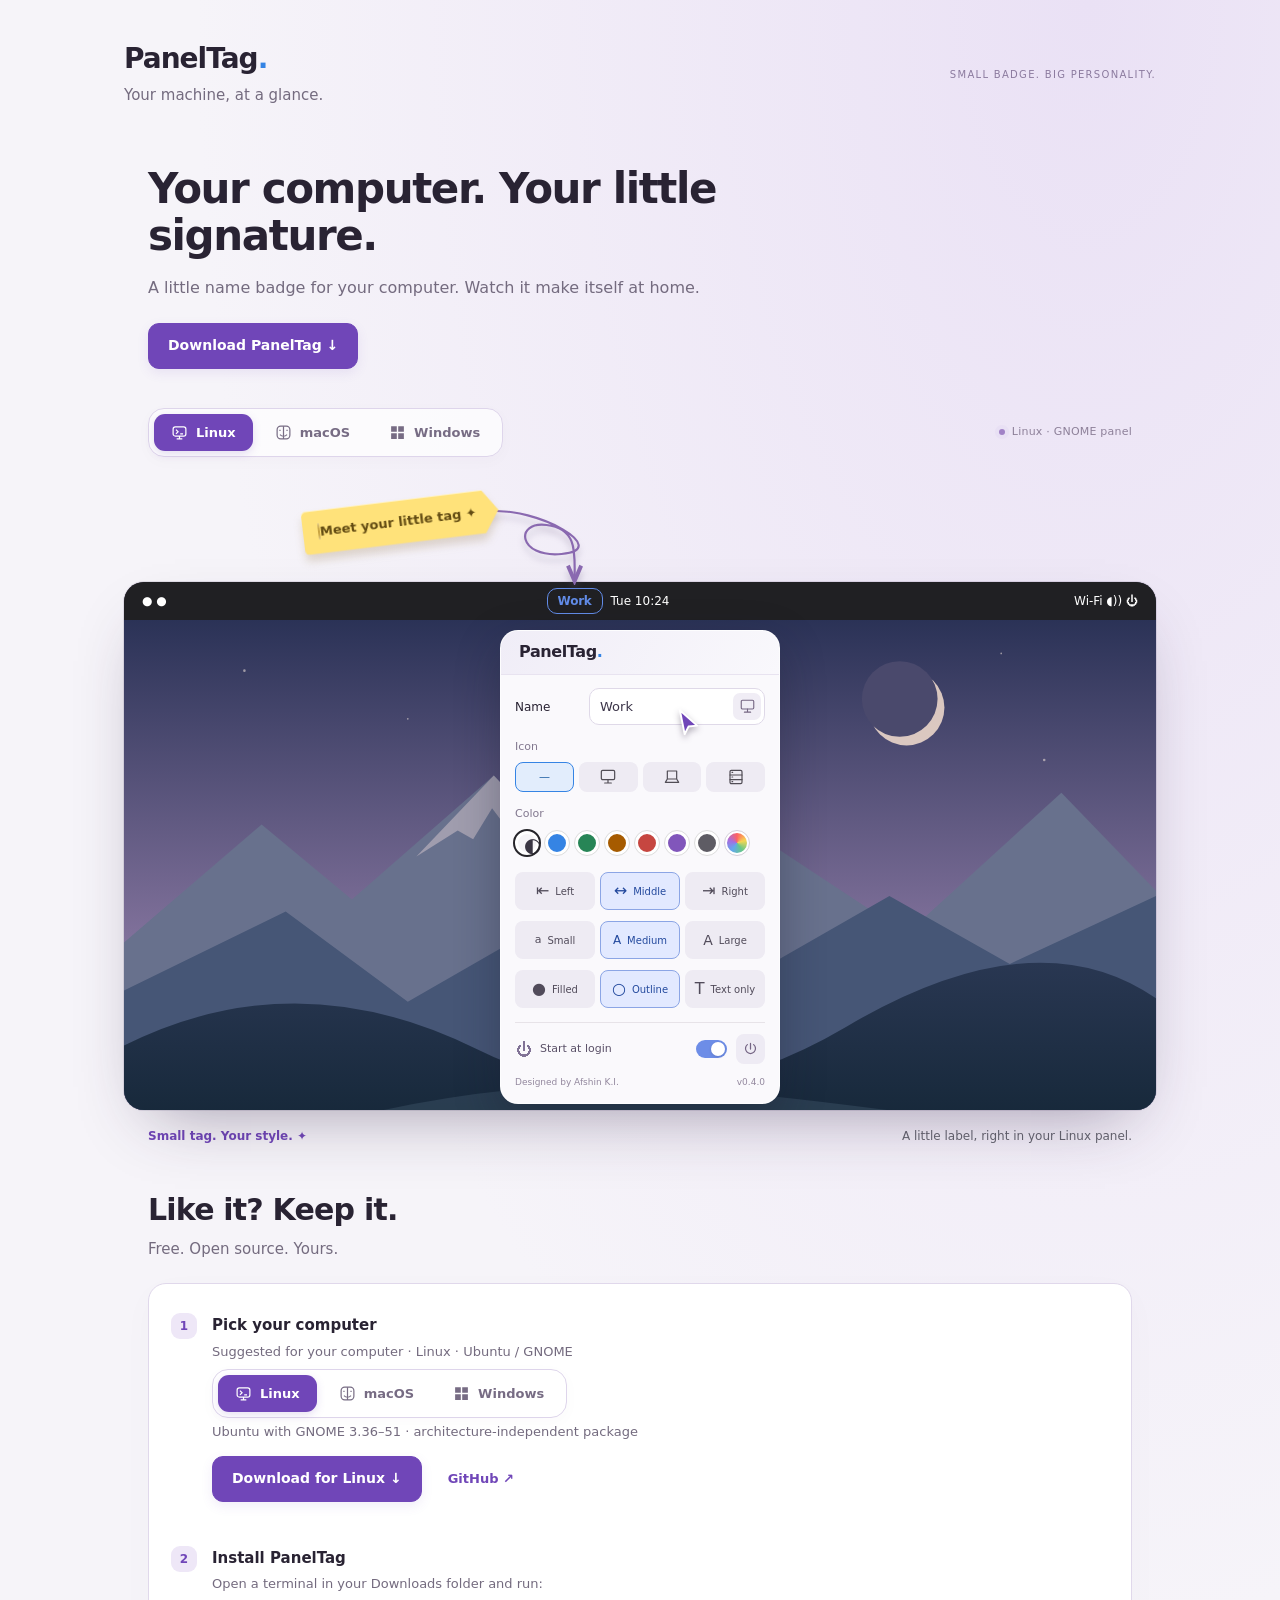
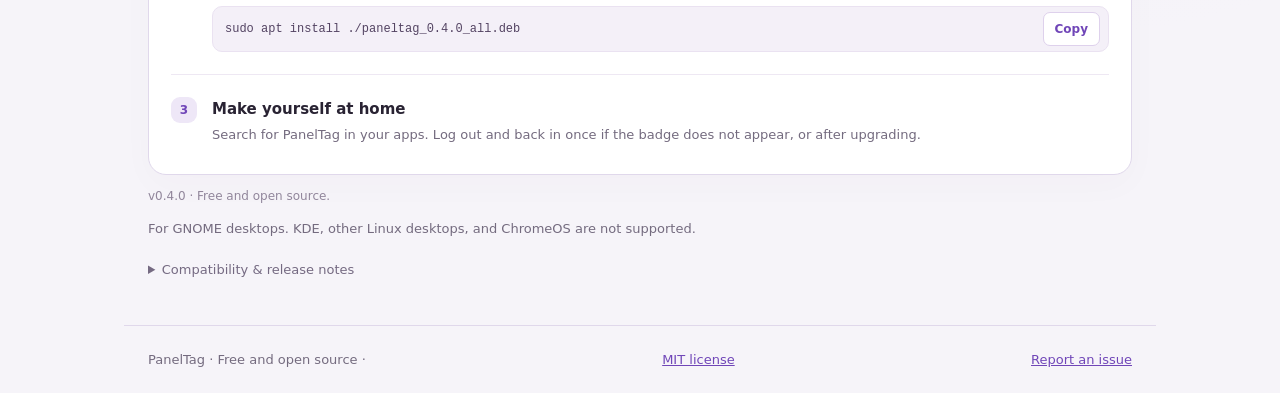
==== commit 93172ece: "Add coordinated platform buttons and native desktop walkthroughs" ====
--- a/site/index.html
+++ b/site/index.html
@@ -57,20 +57,20 @@
 @media(prefers-reduced-motion:reduce){.demo-cursor{display:none}.demo-target{box-shadow:none!important}}
 .desktop,.desktop *,.interact-tag{cursor:default!important}.interact-tag{pointer-events:none}
 [hidden]{display:none!important}.os-choice{display:flex;gap:12px;align-items:center;flex-wrap:wrap;margin:15px 0;font-size:13px}.os-choice select{max-width:100%;padding:10px 14px;border:1px solid #c9b8e5;border-radius:10px;background:white;color:#432d61;font:inherit}.platform-note{font-size:13px;line-height:1.7;color:#6f617b}.download-links{margin:14px 0 0;justify-content:flex-start}
-</style></head><body>
+</style><link rel="stylesheet" href="./platforms.css"></head><body>
 <header><div><h1>PanelTag<span style="color:#3584e4">.</span></h1><p>Your machine, at a glance.</p></div><span class="stamp">SMALL BADGE. BIG PERSONALITY.</span></header>
-<main><section class="web-intro"><h2>Your computer. Your little signature.</h2><p>A little name badge for your computer. Watch it make itself at home.</p><div class="web-actions"><a href="#download">Download PanelTag ↓</a></div></section><div class="tour" aria-label="About the badge"><span class="interact-tag" id="interact-tag">Meet your little tag ✦</span><svg id="tour-arrow" aria-hidden="true"><defs><marker id="arrow-tip" markerWidth="10" markerHeight="10" refX="8" refY="4" orient="auto"><path d="M1 1 L8 4 L1 7" fill="none" stroke="currentColor" stroke-width="1.8"/></marker></defs><path id="tour-line" fill="none" stroke="currentColor" stroke-width="2.2" stroke-linecap="round" marker-end="url(#arrow-tip)"/></svg></div><div class="desktop" inert><div class="panel" aria-label="Top panel preview"><div class="left"><span>● ●</span><span id="leftSlot"></span></div><span class="panel-middle"><span id="middleSlot"></span><span>Oct 26 &nbsp; 10:24</span><span id="middleBalance" aria-hidden="true"></span></span><div class="right"><span id="rightSlot"><button class="badge" id="badge" aria-haspopup="dialog" aria-expanded="true" aria-controls="settings" aria-label="Preview badge: Work"><span class="monitor" id="badgeIcon" aria-hidden="true"></span><span id="badgeText">Work</span></button></span><span class="system">Wi-Fi &nbsp; ◖)) &nbsp; ⏻</span></div></div>
-<div class="stage"><section class="window" id="settings" role="dialog" aria-label="PanelTag settings"><div class="titlebar"><a class="menu-website" href="https://afshinki.github.io/PanelTag/" target="_blank" rel="noopener noreferrer" title="Open PanelTag website" aria-label="PanelTag — open website">PanelTag<span style="color:#3584e4">.</span></a> </div><div class="content"><div class="name-row"><label for="name">Name</label><div class="name-field"><input id="name" type="text" value="Work" maxlength="24"><button id="hostname-button" type="button" title="Use computer name" aria-label="Use computer name" aria-pressed="false"><span class="device monitor" aria-hidden="true"></span></button></div><input id="hostname" type="checkbox" hidden></div><div class="section">Icon</div><div class="icons" role="group" aria-label="Badge icon"><button title="Computer" aria-label="Computer" data-icon="monitor" aria-pressed="false"><span class="device monitor" aria-hidden="true"></span></button><button title="Laptop" aria-label="Laptop" data-icon="laptop" aria-pressed="false"><span class="device laptop" aria-hidden="true"></span></button><button title="Server" aria-label="Server" data-icon="server" aria-pressed="false"><span class="device server" aria-hidden="true"></span></button><button title="None" aria-label="None" data-icon="none" aria-pressed="true"><span aria-hidden="true">—</span></button></div><input id="followTheme" type="checkbox" checked hidden aria-label="Follow system appearance"><div class="section">Color</div><div class="colors" role="group" aria-label="Badge color"><button id="system-color" type="button" class="swatch system-swatch" aria-label="Follow system appearance" title="Follow system appearance" aria-pressed="false">◐</button><button class="swatch" style="background:#3584e4" data-color="#3584e4" aria-label="Blue" aria-pressed="true"></button><button class="swatch" style="background:#278556" data-color="#278556" aria-label="Green" aria-pressed="false"></button><button class="swatch" style="background:#a65b00" data-color="#a65b00" aria-label="Amber" aria-pressed="false"></button><button class="swatch" style="background:#c64640" data-color="#c64640" aria-label="Red" aria-pressed="false"></button><button class="swatch" style="background:#8156bb" data-color="#8156bb" aria-label="Purple" aria-pressed="false"></button><button class="swatch" style="background:#5e5c64" data-color="#5e5c64" aria-label="Graphite" aria-pressed="false"></button><label class="custom-wheel" title="Custom color"><input id="custom" type="color" value="#3584e4" aria-label="Custom color"></label></div><div class="option-row"><div class="segments" role="group" aria-label="Position"><button type="button" data-control="position" data-value="left" title="Left" aria-label="Position: Left" aria-pressed="false"><span aria-hidden="true">⇤</span><small>Left</small></button><button type="button" data-control="position" data-value="middle" title="Middle" aria-label="Position: Middle" aria-pressed="false"><span aria-hidden="true">↔</span><small>Middle</small></button><button type="button" data-control="position" data-value="right" title="Right" aria-label="Position: Right" aria-pressed="false"><span aria-hidden="true">⇥</span><small>Right</small></button></div><select hidden id="position" aria-label="Panel position"><option value="left">Left</option><option value="middle" selected>Middle</option><option value="right">Right</option></select></div><div class="option-row"><div class="segments" role="group" aria-label="Text size"><button type="button" data-control="size" data-value="11" title="Small" aria-label="Text size: Small" aria-pressed="false" style="font-size:11px"><span aria-hidden="true">a</span><small>Small</small></button><button type="button" data-control="size" data-value="12" title="Medium" aria-label="Text size: Medium" aria-pressed="false" style="font-size:12px"><span aria-hidden="true">A</span><small>Medium</small></button><button type="button" data-control="size" data-value="14" title="Large" aria-label="Text size: Large" aria-pressed="false" style="font-size:14px"><span aria-hidden="true">A</span><small>Large</small></button></div><select hidden id="size"><option value="11">Small</option><option value="12" selected>Medium</option><option value="14">Large</option></select></div><div class="option-row"><div class="segments" role="group" aria-label="Badge style"><button type="button" data-control="style" data-value="filled" title="Filled" aria-label="Badge style: Filled" aria-pressed="false"><span aria-hidden="true">●</span><small>Filled</small></button><button type="button" data-control="style" data-value="outline" title="Outline" aria-label="Badge style: Outline" aria-pressed="false"><span aria-hidden="true">○</span><small>Outline</small></button><button type="button" data-control="style" data-value="text" title="Text only" aria-label="Badge style: Text only" aria-pressed="false"><span aria-hidden="true">T</span><small>Text only</small></button></div><select hidden id="style"><option value="filled">Filled</option><option value="outline" selected>Outline</option><option value="text">Text only</option></select></div><div class="menu-actions"><label class="row startup-row"><span class="startup-label"><span class="power-mark" aria-hidden="true">⏻</span>Start at login</span><input id="startup" type="checkbox" checked></label><button id="quit" type="button" title="Close PanelTag" aria-label="Close PanelTag"><svg viewBox="0 0 24 24" width="16" height="16" aria-hidden="true"><path d="M12 3v9m-5-7a8 8 0 1 0 10 0" fill="none" stroke="currentColor" stroke-width="2" stroke-linecap="round"/></svg></button></div><div class="footer"><span>Designed by Afshin K.I.</span><span class="menu-version">v0.4.0</span></div></div></section><div class="demo-control"><span id="demo-status" aria-live="polite">Automatic preview</span></div><p class="instruction" id="instruction" hidden>Your computer. Your <strong>Work</strong> badge.</p></div></div><div class="below"><span>Small tag. Your style. ✦</span><span>GNOME demo · Also on Mac &amp; Windows</span></div><section class="web-install" id="download"><div class="download-heading"><h2>Like it? Keep it.</h2><p>Free. Open source. Yours.</p></div>
-<div class="download-card"><div class="download-step"><span class="step-number">1</span><div class="install-step"><h3>Pick your computer</h3><p id="os-detected">Choose your operating system.</p><label class="os-choice" for="download-os">Download for <select id="download-os"><option value="">Choose a computer…</option value="linux">Ubuntu / GNOME</option><option value="macos">macOS · Apple silicon + Intel</option><option value="windows-x64">Windows · Intel / AMD (x64)</option><option value="windows-arm64">Windows · ARM / Snapdragon</option></select></label><p id="package-detail"></p><div class="download-links"><a class="download-package" id="package-link" hidden>Download ↓</a><a class="source-link" href="https://github.com/AfshinKI/PanelTag">GitHub ↗</a></div></div></div>
+<main><section class="web-intro"><h2>Your computer. Your little signature.</h2><p>A little name badge for your computer. Watch it make itself at home.</p><div class="web-actions"><a href="#download">Download PanelTag ↓</a></div></section><div class="demo-toolbar"><div class="platform-switch" role="group" aria-label="Demo platform"><button type="button" data-platform="linux" aria-pressed="true"><svg viewBox="0 0 24 24" fill="none" stroke="currentColor" stroke-width="1.7"><rect x="3" y="4" width="18" height="13" rx="3"/><path d="m7 8 3 3-3 3m6 0h4M8 21h8m-4-4v4"/></svg><span>Linux</span></button><button type="button" data-platform="macos" aria-pressed="false"><svg viewBox="0 0 24 24" fill="none" stroke="currentColor" stroke-width="1.7"><rect x="3" y="3" width="18" height="18" rx="5"/><path d="M12 3v18M7 8v2m10-2v2M7 15c3 3 7 3 10 0"/></svg><span>macOS</span></button><button type="button" data-platform="windows" aria-pressed="false"><svg viewBox="0 0 24 24" fill="currentColor"><path d="M3 3h8v8H3zm10 0h8v8h-8zM3 13h8v8H3zm10 0h8v8h-8z"/></svg><span>Windows</span></button></div><span class="preview-label"><i></i><span id="preview-label">Linux · GNOME panel</span></span></div><div class="tour" aria-label="About the badge"><span class="interact-tag" id="interact-tag">Meet your little tag ✦</span><svg id="tour-arrow" aria-hidden="true"><defs><marker id="arrow-tip" markerWidth="10" markerHeight="10" refX="8" refY="4" orient="auto"><path d="M1 1 L8 4 L1 7" fill="none" stroke="currentColor" stroke-width="1.8"/></marker></defs><path id="tour-line" fill="none" stroke="currentColor" stroke-width="2.2" stroke-linecap="round" marker-end="url(#arrow-tip)"/></svg></div><div class="desktop" data-os="linux" inert><div class="panel" aria-label="Top panel preview"><div class="left"><span class="shell-brand" id="shell-brand">● ●</span><span id="leftSlot"></span></div><span class="panel-middle"><span id="middleSlot"></span><span id="shell-clock">Tue 10:24</span><span id="middleBalance" aria-hidden="true"></span></span><div class="right"><span id="rightSlot"><button class="badge" id="badge" aria-haspopup="dialog" aria-expanded="true" aria-controls="settings" aria-label="Preview badge: Work"><span class="monitor" id="badgeIcon" aria-hidden="true"></span><span id="badgeText">Work</span></button></span><span class="system" id="shell-system">Wi-Fi &nbsp; ◖)) &nbsp; ⏻</span></div></div>
+<div class="stage"><div class="wallpaper-orb orb-one"></div><div class="wallpaper-orb orb-two"></div><div class="desktop-signature" aria-hidden="true"><span id="desktop-os-title">Linux</span><small>Make yourself at home.</small></div><div class="native-menu" id="native-menu" hidden></div><div class="native-submenu" id="native-submenu" hidden></div><div class="native-dialog" id="native-dialog" hidden><strong>Name your computer</strong><p>Something that feels like you.</p><div id="native-name" class="native-input">Work</div><div class="native-dialog-actions"><span>Cancel</span><span class="native-save" id="native-save">Save</span></div></div><div class="windows-taskbar" aria-hidden="true"><div class="taskbar-apps"><svg viewBox="0 0 24 24" fill="currentColor"><path d="M3 3h8v8H3zm10 0h8v8h-8zM3 13h8v8H3zm10 0h8v8h-8z"/></svg><span class="taskbar-search">⌕ &nbsp; Search</span><span class="taskbar-folder">▰</span></div><span class="taskbar-tray"><i></i>⌃ &nbsp; ◖)) &nbsp; 10:24</span></div><section class="window" id="settings" role="dialog" aria-label="PanelTag settings"><div class="titlebar"><a class="menu-website" href="https://afshinki.github.io/PanelTag/" target="_blank" rel="noopener noreferrer" title="Open PanelTag website" aria-label="PanelTag — open website">PanelTag<span style="color:#3584e4">.</span></a> </div><div class="content"><div class="name-row"><label for="name">Name</label><div class="name-field"><input id="name" type="text" value="Work" maxlength="24"><button id="hostname-button" type="button" title="Use computer name" aria-label="Use computer name" aria-pressed="false"><span class="device monitor" aria-hidden="true"></span></button></div><input id="hostname" type="checkbox" hidden></div><div class="section">Icon</div><div class="icons" role="group" aria-label="Badge icon"><button title="Computer" aria-label="Computer" data-icon="monitor" aria-pressed="false"><span class="device monitor" aria-hidden="true"></span></button><button title="Laptop" aria-label="Laptop" data-icon="laptop" aria-pressed="false"><span class="device laptop" aria-hidden="true"></span></button><button title="Server" aria-label="Server" data-icon="server" aria-pressed="false"><span class="device server" aria-hidden="true"></span></button><button title="None" aria-label="None" data-icon="none" aria-pressed="true"><span aria-hidden="true">—</span></button></div><input id="followTheme" type="checkbox" checked hidden aria-label="Follow system appearance"><div class="section">Color</div><div class="colors" role="group" aria-label="Badge color"><button id="system-color" type="button" class="swatch system-swatch" aria-label="Follow system appearance" title="Follow system appearance" aria-pressed="false">◐</button><button class="swatch" style="background:#3584e4" data-color="#3584e4" aria-label="Blue" aria-pressed="true"></button><button class="swatch" style="background:#278556" data-color="#278556" aria-label="Green" aria-pressed="false"></button><button class="swatch" style="background:#a65b00" data-color="#a65b00" aria-label="Amber" aria-pressed="false"></button><button class="swatch" style="background:#c64640" data-color="#c64640" aria-label="Red" aria-pressed="false"></button><button class="swatch" style="background:#8156bb" data-color="#8156bb" aria-label="Purple" aria-pressed="false"></button><button class="swatch" style="background:#5e5c64" data-color="#5e5c64" aria-label="Graphite" aria-pressed="false"></button><label class="custom-wheel" title="Custom color"><input id="custom" type="color" value="#3584e4" aria-label="Custom color"></label></div><div class="option-row"><div class="segments" role="group" aria-label="Position"><button type="button" data-control="position" data-value="left" title="Left" aria-label="Position: Left" aria-pressed="false"><span aria-hidden="true">⇤</span><small>Left</small></button><button type="button" data-control="position" data-value="middle" title="Middle" aria-label="Position: Middle" aria-pressed="false"><span aria-hidden="true">↔</span><small>Middle</small></button><button type="button" data-control="position" data-value="right" title="Right" aria-label="Position: Right" aria-pressed="false"><span aria-hidden="true">⇥</span><small>Right</small></button></div><select hidden id="position" aria-label="Panel position"><option value="left">Left</option><option value="middle" selected>Middle</option><option value="right">Right</option></select></div><div class="option-row"><div class="segments" role="group" aria-label="Text size"><button type="button" data-control="size" data-value="11" title="Small" aria-label="Text size: Small" aria-pressed="false" style="font-size:11px"><span aria-hidden="true">a</span><small>Small</small></button><button type="button" data-control="size" data-value="12" title="Medium" aria-label="Text size: Medium" aria-pressed="false" style="font-size:12px"><span aria-hidden="true">A</span><small>Medium</small></button><button type="button" data-control="size" data-value="14" title="Large" aria-label="Text size: Large" aria-pressed="false" style="font-size:14px"><span aria-hidden="true">A</span><small>Large</small></button></div><select hidden id="size"><option value="11">Small</option><option value="12" selected>Medium</option><option value="14">Large</option></select></div><div class="option-row"><div class="segments" role="group" aria-label="Badge style"><button type="button" data-control="style" data-value="filled" title="Filled" aria-label="Badge style: Filled" aria-pressed="false"><span aria-hidden="true">●</span><small>Filled</small></button><button type="button" data-control="style" data-value="outline" title="Outline" aria-label="Badge style: Outline" aria-pressed="false"><span aria-hidden="true">○</span><small>Outline</small></button><button type="button" data-control="style" data-value="text" title="Text only" aria-label="Badge style: Text only" aria-pressed="false"><span aria-hidden="true">T</span><small>Text only</small></button></div><select hidden id="style"><option value="filled">Filled</option><option value="outline" selected>Outline</option><option value="text">Text only</option></select></div><div class="menu-actions"><label class="row startup-row"><span class="startup-label"><span class="power-mark" aria-hidden="true">⏻</span>Start at login</span><input id="startup" type="checkbox" checked></label><button id="quit" type="button" title="Close PanelTag" aria-label="Close PanelTag"><svg viewBox="0 0 24 24" width="16" height="16" aria-hidden="true"><path d="M12 3v9m-5-7a8 8 0 1 0 10 0" fill="none" stroke="currentColor" stroke-width="2" stroke-linecap="round"/></svg></button></div><div class="footer"><span>Designed by Afshin K.I.</span><span class="menu-version">v0.4.0</span></div></div></section><div class="demo-control"><span id="demo-status" aria-live="polite">Automatic preview</span></div><p class="instruction" id="instruction" hidden>Your computer. Your <strong>Work</strong> badge.</p></div></div><div class="below"><span>Small tag. Your style. ✦</span><span><span id="demo-caption">A little label, right in your Linux panel.</span></span></div><section class="web-install" id="download"><div class="download-heading"><h2>Like it? Keep it.</h2><p>Free. Open source. Yours.</p></div>
+<div class="download-card"><div class="download-step"><span class="step-number">1</span><div class="install-step"><h3>Pick your computer</h3><p id="os-detected">Choose your operating system.</p><div class="platform-switch" role="group" aria-label="Download platform"><button type="button" data-platform="linux" aria-pressed="true"><svg viewBox="0 0 24 24" fill="none" stroke="currentColor" stroke-width="1.7"><rect x="3" y="4" width="18" height="13" rx="3"/><path d="m7 8 3 3-3 3m6 0h4M8 21h8m-4-4v4"/></svg><span>Linux</span></button><button type="button" data-platform="macos" aria-pressed="false"><svg viewBox="0 0 24 24" fill="none" stroke="currentColor" stroke-width="1.7"><rect x="3" y="3" width="18" height="18" rx="5"/><path d="M12 3v18M7 8v2m10-2v2M7 15c3 3 7 3 10 0"/></svg><span>macOS</span></button><button type="button" data-platform="windows" aria-pressed="false"><svg viewBox="0 0 24 24" fill="currentColor"><path d="M3 3h8v8H3zm10 0h8v8h-8zM3 13h8v8H3zm10 0h8v8h-8z"/></svg><span>Windows</span></button></div><div class="architecture-switch" id="architecture-switch" role="group" aria-label="Windows processor" hidden><span>Your processor</span><button type="button" data-architecture="x64" aria-pressed="true">Intel / AMD</button><button type="button" data-architecture="arm64" aria-pressed="false">ARM / Snapdragon</button></div><p id="package-detail"></p><div class="download-links"><a class="download-package" id="package-link" hidden>Download ↓</a><a class="source-link" href="https://github.com/AfshinKI/PanelTag">GitHub ↗</a></div></div></div>
 <div id="install-details" hidden><div class="download-step"><span class="step-number">2</span><div class="install-step"><h3>Install PanelTag</h3><p id="install-instruction"></p><div class="command-box" id="command-box" hidden><pre id="install-command"></pre><button id="copy-install" type="button" aria-label="Copy install command">Copy</button></div><span id="copy-status" role="status"></span></div></div><div class="download-step"><span class="step-number">3</span><div><h3>Make yourself at home</h3><p id="launch-instruction"></p></div></div></div></div>
 <p class="download-note">v0.4.0 · Free and open source.</p><p class="platform-note" id="platform-note" hidden></p>
 <noscript><p>Download from <a href="https://github.com/AfshinKI/PanelTag/releases/tag/v0.4.0">GitHub Releases</a>: .deb for Ubuntu, .dmg for macOS, or setup.exe for Windows.</p></noscript>
-<details class="download-help"><summary>Compatibility &amp; release notes</summary><p>Ubuntu GNOME 3.36–51; macOS 13+; Windows 10 (1809+) / 11 x64, or Windows 11 ARM64. The animation above shows the GNOME edition. macOS uses its menu bar; Windows uses a floating badge and tray icon. The first Mac and Windows builds are unsigned by a publisher certificate and have not yet been tested interactively on every target.</p><a href="https://github.com/AfshinKI/PanelTag/releases/tag/v0.4.0">Release notes &amp; checksums ↗</a></details></section><footer class="web-footer">PanelTag · Free and open source · <a href="https://github.com/AfshinKI/PanelTag/blob/main/LICENSE">MIT license</a> <a href="https://github.com/AfshinKI/PanelTag/issues">Report an issue</a></footer></main>
+<details class="download-help"><summary>Compatibility &amp; release notes</summary><p>Ubuntu GNOME 3.36–51; macOS 13+; Windows 10 (1809+) / 11 x64, or Windows 11 ARM64. The automatic preview follows your selected platform. macOS uses its menu bar; Windows uses a floating badge and tray icon. The first Mac and Windows builds are unsigned by a publisher certificate and have not yet been tested interactively on every target.</p><a href="https://github.com/AfshinKI/PanelTag/releases/tag/v0.4.0">Release notes &amp; checksums ↗</a></details></section><footer class="web-footer">PanelTag · Free and open source · <a href="https://github.com/AfshinKI/PanelTag/blob/main/LICENSE">MIT license</a> <a href="https://github.com/AfshinKI/PanelTag/issues">Report an issue</a></footer></main>
 <script>
 const deviceIcons={"monitor": "<svg viewBox=\"0 0 24 24\" aria-hidden=\"true\"><g fill=\"none\" stroke=\"currentColor\" stroke-width=\"1.8\" stroke-linecap=\"round\" stroke-linejoin=\"round\"><rect x=\"2\" y=\"2\" width=\"20\" height=\"14\" rx=\"2\"/><path d=\"M12 16v5m-5 0h10\"/></g></svg>", "laptop": "<svg viewBox=\"0 0 24 24\" aria-hidden=\"true\"><g fill=\"none\" stroke=\"currentColor\" stroke-width=\"1.8\" stroke-linecap=\"round\" stroke-linejoin=\"round\"><path d=\"M5 3h14v12H5zM5 15l-3 5h20l-3-5M9 20h6\"/></g></svg>", "server": "<svg viewBox=\"0 0 24 24\" aria-hidden=\"true\"><g fill=\"none\" stroke=\"currentColor\" stroke-width=\"1.8\" stroke-linecap=\"round\" stroke-linejoin=\"round\"><rect x=\"3\" y=\"2\" width=\"18\" height=\"20\" rx=\"2\"/><path d=\"M3 9h18M3 16h18M6 5h1M6 12h1M6 19h1\"/></g></svg>"};
-const $=id=>document.getElementById(id);let color='#3584e4',icon='none';let demoIndex=0;const appearance=matchMedia('(prefers-color-scheme: dark)');
+const $=id=>document.getElementById(id);let color='#3584e4',icon='none';let demoIndex=0;let demoPlatform='linux';const appearance=matchMedia('(prefers-color-scheme: dark)');
 function systemPaint(){if(!CSS.supports('color','AccentColor'))return appearance.matches?'#b4c5ff':'#628ce8';const probe=document.createElement('span');probe.style.color='AccentColor';document.body.appendChild(probe);const rgb=getComputedStyle(probe).color.match(/^rgb\((\d+),\s*(\d+),\s*(\d+)\)$/);probe.remove();return rgb?'#'+rgb.slice(1).map(c=>Number(c).toString(16).padStart(2,'0')).join(''):(appearance.matches?'#b4c5ff':'#628ce8')}
-function update(){$('hostname-button').setAttribute('aria-pressed',String($('hostname').checked));$('system-color').setAttribute('aria-pressed',String($('followTheme').checked));document.querySelectorAll('[data-control]').forEach(b=>b.setAttribute('aria-pressed',String($(b.dataset.control).value===b.dataset.value)));document.querySelectorAll('[data-preset]').forEach(b=>b.setAttribute('aria-pressed','false'));const side=$('position').value;$(side+'Slot').appendChild($('badge'));document.querySelector('.stage').style.justifyContent=side==='left'?'flex-start':side==='middle'?'center':'flex-end';const label=$('hostname').checked?'ubuntu-workstation':$('name').value.trim()||'Work';$('name').disabled=$('hostname').checked;$('badgeText').textContent=label;$('badge').setAttribute('aria-label',label+' — right-click for settings');$('badgeIcon').className='device '+icon;$('badgeIcon').innerHTML=icon==='none'?'':deviceIcons[icon];$('badgeIcon').style.display=icon==='none'?'none':'inline-block';const paint=$('followTheme').checked?systemPaint():color;$('badge').style.background=paint;const rgb=paint.slice(1).match(/../g).map(x=>parseInt(x,16)/255).map(x=>x<=.04045?x/12.92:((x+.055)/1.055)**2.4);$('badge').style.color=rgb[0]*.2126+rgb[1]*.7152+rgb[2]*.0722>.179?'#000':'#fff';$('custom').value=color;document.querySelectorAll('[data-color]').forEach(b=>b.setAttribute('aria-pressed',String(!$('followTheme').checked&&b.dataset.color===color)));document.querySelectorAll('[data-icon]').forEach(b=>b.setAttribute('aria-pressed',String(b.dataset.icon===icon)));$('instruction').querySelector('strong').textContent=label;const style=$('style').value;$('badge').style.fontSize=$('size').value+'px';$('badge').style.border=style==='outline'?'1px solid '+paint:'1px solid transparent';if(style!=='filled'){$('badge').style.background='transparent';$('badge').style.color=paint}$('badge').title='Computer: ubuntu-workstation (demo hostname)';requestAnimationFrame(()=>{$('middleBalance').style.width=side==='middle'?$('badge').getBoundingClientRect().width+'px':'0px';drawArrow()});}
+function update(){$('hostname-button').setAttribute('aria-pressed',String($('hostname').checked));$('system-color').setAttribute('aria-pressed',String($('followTheme').checked));document.querySelectorAll('[data-control]').forEach(b=>b.setAttribute('aria-pressed',String($(b.dataset.control).value===b.dataset.value)));document.querySelectorAll('[data-preset]').forEach(b=>b.setAttribute('aria-pressed','false'));const side=demoPlatform==='macos'?'right':$('position').value;$(side+'Slot').appendChild($('badge'));document.querySelector('.stage').style.justifyContent=side==='left'?'flex-start':side==='middle'?'center':'flex-end';const label=$('hostname').checked?'ubuntu-workstation':$('name').value.trim()||'Work';$('name').disabled=$('hostname').checked;$('badgeText').textContent=label;$('badge').setAttribute('aria-label',label+' — right-click for settings');$('badgeIcon').className='device '+icon;$('badgeIcon').innerHTML=icon==='none'?'':deviceIcons[icon];$('badgeIcon').style.display=icon==='none'?'none':'inline-block';const paint=$('followTheme').checked?systemPaint():color;$('badge').style.background=paint;const rgb=paint.slice(1).match(/../g).map(x=>parseInt(x,16)/255).map(x=>x<=.04045?x/12.92:((x+.055)/1.055)**2.4);$('badge').style.color=rgb[0]*.2126+rgb[1]*.7152+rgb[2]*.0722>.179?'#000':'#fff';$('custom').value=color;document.querySelectorAll('[data-color]').forEach(b=>b.setAttribute('aria-pressed',String(!$('followTheme').checked&&b.dataset.color===color)));document.querySelectorAll('[data-icon]').forEach(b=>b.setAttribute('aria-pressed',String(b.dataset.icon===icon)));$('instruction').querySelector('strong').textContent=label;const style=$('style').value;$('badge').dataset.style=style;$('badge').style.fontSize=$('size').value+'px';$('badge').style.border=style==='outline'?'1px solid '+paint:'1px solid transparent';if(style!=='filled'){$('badge').style.background='transparent';$('badge').style.color=paint}$('badge').title='Computer: ubuntu-workstation (demo hostname)';requestAnimationFrame(()=>{$('middleBalance').style.width=side==='middle'?$('badge').getBoundingClientRect().width+'px':'0px';drawArrow()});}
 function drawArrow(){if($('badge').hidden)return;const tour=document.querySelector('.tour'),svg=$('tour-arrow');const t=tour.getBoundingClientRect(),b=$('badge').getBoundingClientRect();const x=b.left+b.width/2-t.left,y=b.top-t.top-7;svg.setAttribute('viewBox',`0 0 ${t.width} ${t.height}`);const start=Math.max(30,Math.min(t.width-85,x-105));const tag=$('interact-tag');tag.style.left=Math.max(16,Math.min(t.width-tag.offsetWidth-16,start-tag.offsetWidth+30))+'px';const joinX=tag.offsetLeft+tag.offsetWidth-12,joinY=tag.offsetTop+tag.offsetHeight/2-(tag.offsetWidth-28)*Math.sin(7*Math.PI/180);$('tour-line').setAttribute('d',`M ${joinX} ${joinY} C ${joinX+50} ${joinY-5}, ${x+38} 93, ${x-13} 97 C ${x-57} 101, ${x-60} 64, ${x-28} 68 C ${x+4} 72, ${x} ${y-27}, ${x} ${y}`)}
 new ResizeObserver(drawArrow).observe(document.querySelector('.desktop'));
 const presets={work:{name:'Work',color:'#3584e4',icon:'none',position:'middle',style:'outline'},home:{name:'Home',color:'#8156bb',icon:'laptop',position:'left',style:'filled'},server:{name:'Server',color:'#278556',icon:'server',position:'right',style:'outline'}};
@@ -101,11 +101,11 @@
  demoCursor.classList.remove('visible');await demoWait(2500);
  if(run===demoRun)tickDemo(run);
 }
-function startDemo(){stopDemo();if(reducedMotion.matches||document.hidden)return;const run=demoRun;$('instruction').hidden=true;tickDemo(run)}
+function startDemo(){stopDemo();$('native-dialog').hidden=true;$('native-submenu').hidden=true;if(reducedMotion.matches||document.hidden)return;const run=demoRun;$('instruction').hidden=true;if(demoPlatform==='linux')tickDemo(run);else tickNativeDemo(run)}
 reducedMotion.addEventListener('change',startDemo);
 appearance.addEventListener('change',update);
 document.addEventListener('visibilitychange',()=>{if(document.hidden)stopDemo();else startDemo()});
 $('copy-install').addEventListener('click',async()=>{try{await navigator.clipboard.writeText($('install-command').textContent);$('copy-status').textContent='Copied — paste it in your terminal.'}catch{$('copy-status').textContent='Select and copy the command above.'}});
 document.querySelectorAll('[data-icon]').forEach(b=>{if(deviceIcons[b.dataset.icon])b.innerHTML=deviceIcons[b.dataset.icon]});$('hostname-button').innerHTML=deviceIcons.monitor;const iconRow=document.querySelector('.icons');iconRow.prepend(document.querySelector('[data-icon=none]'));
 update();startDemo();
-</script><script src="./downloads.js"></script></body></html>
+</script><script src="./platform-demo.js"></script><script src="./downloads.js"></script></body></html>
--- a/site/platforms.css
+++ b/site/platforms.css
@@ -0,0 +1,23 @@
+/* Platform previews and compact selectors. */
+.platform-switch{display:inline-flex;align-items:center;gap:5px;padding:5px;border:1px solid #ded5eb;border-radius:16px;background:#ffffffb8;box-shadow:0 4px 16px #46306206}
+.platform-switch button{display:inline-flex;align-items:center;justify-content:center;gap:8px;border:0;border-radius:11px;padding:10px 17px;background:transparent;color:#776c84;font:600 13px system-ui;cursor:pointer;transition:background .2s,color .2s,box-shadow .2s}
+.platform-switch svg{width:17px;height:17px;flex-shrink:0}.platform-switch button:hover{background:#f0eaf8;color:#53327a}.platform-switch button[aria-pressed=true]{background:#7046b8;color:#fff;box-shadow:0 3px 9px #7046b82b}.platform-switch button:focus-visible,.architecture-switch button:focus-visible{outline:3px solid #b59ad9;outline-offset:3px}
+.demo-toolbar{display:flex;justify-content:space-between;align-items:center;gap:16px;padding:35px 24px 0}.preview-label{display:flex;align-items:center;gap:7px;color:#8d8099;font-size:11px;letter-spacing:.02em}.preview-label i{width:6px;height:6px;border-radius:50%;background:#a182c6;box-shadow:0 0 0 4px #a182c610}
+.download-card .platform-switch{margin:8px 0 4px}.architecture-switch{display:flex;gap:6px;align-items:center;flex-wrap:wrap;margin:13px 0;font-size:11px;color:#8a7d99}.architecture-switch>span{margin-right:5px}.architecture-switch button{border:1px solid #ded5eb;background:transparent;padding:6px 10px;border-radius:8px;font:inherit;color:#766387;cursor:pointer}.architecture-switch button[aria-pressed=true]{color:#6335a3;background:#f0e9f9;border-color:#bba3d8}
+.desktop{box-shadow:0 28px 65px -28px #33234470,0 0 0 1px #4a376b20;border-radius:20px;overflow:hidden}.stage{position:relative;isolation:isolate}.stage .window{z-index:5}.wallpaper-orb,.desktop-signature,.windows-taskbar{display:none}.desktop-signature{position:absolute;right:8%;top:38%;color:#ffffffb8;text-align:right;z-index:-1}.desktop-signature>span{display:block;font-size:46px;font-weight:600;letter-spacing:-2px}.desktop-signature small{font-size:12px;letter-spacing:1px;color:#ffffff70}
+.desktop[data-os=macos] .stage{background:radial-gradient(ellipse at 85% 15%,#ffcbab 0,transparent 45%),radial-gradient(ellipse at 10% 100%,#473477 0,transparent 55%),linear-gradient(125deg,#a35b91,#eb9e90 50%,#c16895)}
+.desktop[data-os=windows] .stage{background:radial-gradient(ellipse at 60% 40%,#548bdf,transparent 55%),linear-gradient(130deg,#091c49,#1c54a5 70%,#133f83)}
+.desktop:not([data-os=linux]) .wallpaper-orb{display:block;position:absolute;pointer-events:none;z-index:-1;border:1px solid #ffffff20;border-radius:48%;box-shadow:inset 20px 20px 60px #ffffff18,20px 25px 60px #110e5025}.orb-one{width:520px;height:420px;right:-10%;top:20%;transform:rotate(-30deg);background:linear-gradient(145deg,#ffffff12,#ffffff03)}.orb-two{width:440px;height:320px;right:12%;top:40%;transform:rotate(-30deg)}
+.desktop:not([data-os=linux]) .desktop-signature{display:block}.desktop[data-os=windows] .wallpaper-orb{border-radius:40px;transform:rotate(-28deg);border-width:14px;border-color:#8ebcff50;background:linear-gradient(125deg,#8ec2ff50,#1653b510)}
+.desktop[data-os=macos] .panel{background:#eee5ecdc;color:#392d3e;backdrop-filter:blur(20px);height:32px}.desktop[data-os=macos] .panel-middle{display:none}.desktop[data-os=macos] .panel{grid-template-columns:1fr auto}.desktop[data-os=macos] .shell-brand{font-size:12px;font-weight:650;white-space:nowrap}.desktop[data-os=macos] .system{font-size:11px}.desktop[data-os=macos] .right{gap:14px}
+.desktop[data-os=windows] .panel{position:absolute;top:10px;left:12px;right:12px;width:auto;background:none;z-index:10;pointer-events:none}.desktop[data-os=windows] .shell-brand,.desktop[data-os=windows] #shell-clock,.desktop[data-os=windows] .system{display:none}.desktop[data-os=windows] .panel-middle{gap:0}.desktop[data-os=windows] #middleBalance{display:none}.desktop[data-os=windows] .badge{box-shadow:0 4px 12px #001d5940!important;outline:5px solid #f5f3fa}.desktop[data-os=windows] .stage{padding-top:55px;height:526px;min-height:526px;max-height:526px}.desktop[data-os=windows] .demo-control{bottom:62px}
+.desktop[data-os=windows] .windows-taskbar{display:flex;position:absolute;bottom:0;left:0;right:0;height:48px;background:#e8effcde;backdrop-filter:blur(16px);align-items:center;justify-content:center;border-top:1px solid #ffffff70;color:#33425c;z-index:10}.taskbar-apps{display:flex;align-items:center;gap:20px}.taskbar-apps svg{width:22px;height:22px;color:#176cd7}.taskbar-search{padding:6px 20px 6px 10px;border:1px solid #c1cfe3;border-radius:20px;background:#fff6;font-size:12px;min-width:140px}.taskbar-folder{font-size:27px;color:#efbf53}.taskbar-tray{position:absolute;right:14px;font-size:11px;display:flex;align-items:center;gap:10px}.taskbar-tray i{width:8px;height:8px;background:#7046b8;border-radius:50%}
+.native-menu,.native-submenu{position:absolute;z-index:12;width:230px;padding:6px;background:#f8f5fadf;backdrop-filter:blur(24px);border:1px solid #ffffff70;border-radius:10px;box-shadow:0 15px 35px #1d102850,0 0 0 1px #22113d15;color:#302538;font:12px system-ui;top:12px;right:14px}
+.native-menu .native-row,.native-submenu .native-row{display:flex;align-items:center;gap:7px;padding:7px 10px;border-radius:5px;min-height:29px;box-sizing:border-box}.native-row .row-value{margin-left:auto;opacity:.55;font-size:11px}.native-row .row-arrow{margin-left:auto;font-size:15px;opacity:.5}.native-row .row-dot{width:9px;height:9px;border-radius:50%;flex:none}.native-brand{font-weight:700;font-size:13px}.native-brand b{color:#3584e4}.native-divider{height:1px;background:#33213e15;margin:4px 9px}.native-credit{padding:7px 9px;font-size:9px;color:#9b8ea3}.native-row.demo-target{background:#7046b8!important;color:white;box-shadow:none!important}.native-submenu{width:155px;top:85px;right:255px}.native-check{width:14px;text-align:center}.native-check svg{width:14px;height:14px}.native-dialog{position:absolute;z-index:20;top:90px;left:50%;transform:translateX(-50%);width:275px;box-sizing:border-box;padding:22px;background:#f8f6fcf5;backdrop-filter:blur(24px);border:1px solid #fff9;border-radius:14px;box-shadow:0 20px 55px #20113570;color:#362b43;font-size:13px}.native-dialog strong{font-size:15px}.native-dialog p{font-size:11px;color:#8e8199;margin:6px 0 16px}.native-input{height:34px;border:1px solid #ac8ad9;box-shadow:0 0 0 3px #ad8cd924;border-radius:6px;background:#fff;padding:7px 9px;box-sizing:border-box}.native-input:after{content:'';display:inline-block;height:13px;border-right:1px solid #7046b8;vertical-align:-2px;margin-left:1px}.native-dialog-actions{display:flex;justify-content:flex-end;gap:7px;margin-top:18px;font-size:11px}.native-dialog-actions span{padding:6px 12px;border-radius:6px;background:#eae4f0}.native-dialog-actions .native-save{background:#7046b8;color:white}
+.desktop[data-os=windows] .native-menu{left:16px;right:auto;top:52px;background:#f8f8fcf5;border-radius:8px}.desktop[data-os=windows] .native-submenu{left:258px;right:auto;top:130px;background:#f8f8fcf5}.desktop[data-os=windows] .native-dialog{border-radius:7px}.desktop[data-os=windows] .native-row.demo-target{background:#e2d8f3!important;color:#382c48}
+@media(max-width:600px){.demo-toolbar{padding:28px 16px 0;flex-wrap:wrap;gap:12px}.platform-switch button{padding:9px 13px;font-size:12px}.preview-label{width:100%;padding-left:8px}.desktop-signature{display:none!important}.desktop[data-os=macos] .shell-brand{font-size:10px}.desktop[data-os=macos] .system{font-size:9px}.desktop[data-os=macos] .right{gap:7px}.native-menu{width:205px;right:8px}.native-submenu{width:130px;right:12px;z-index:15}.desktop[data-os=windows] .native-menu{left:8px}.desktop[data-os=windows] .native-submenu{left:auto;right:10px;top:140px!important}.taskbar-search{min-width:60px}.taskbar-apps{gap:13px}.taskbar-tray{right:8px;font-size:9px}.taskbar-folder{display:none}.desktop[data-os=windows] .windows-taskbar{justify-content:flex-start;padding-left:20px;box-sizing:border-box}}
+@media(prefers-reduced-motion:reduce){.platform-switch button{transition:none}}
+
+.desktop[data-os=macos] .desktop-signature{left:8%;right:auto;text-align:left}
+
+.desktop[data-os=windows] .badge:not([data-style=filled]){background:#f5f3fa!important}
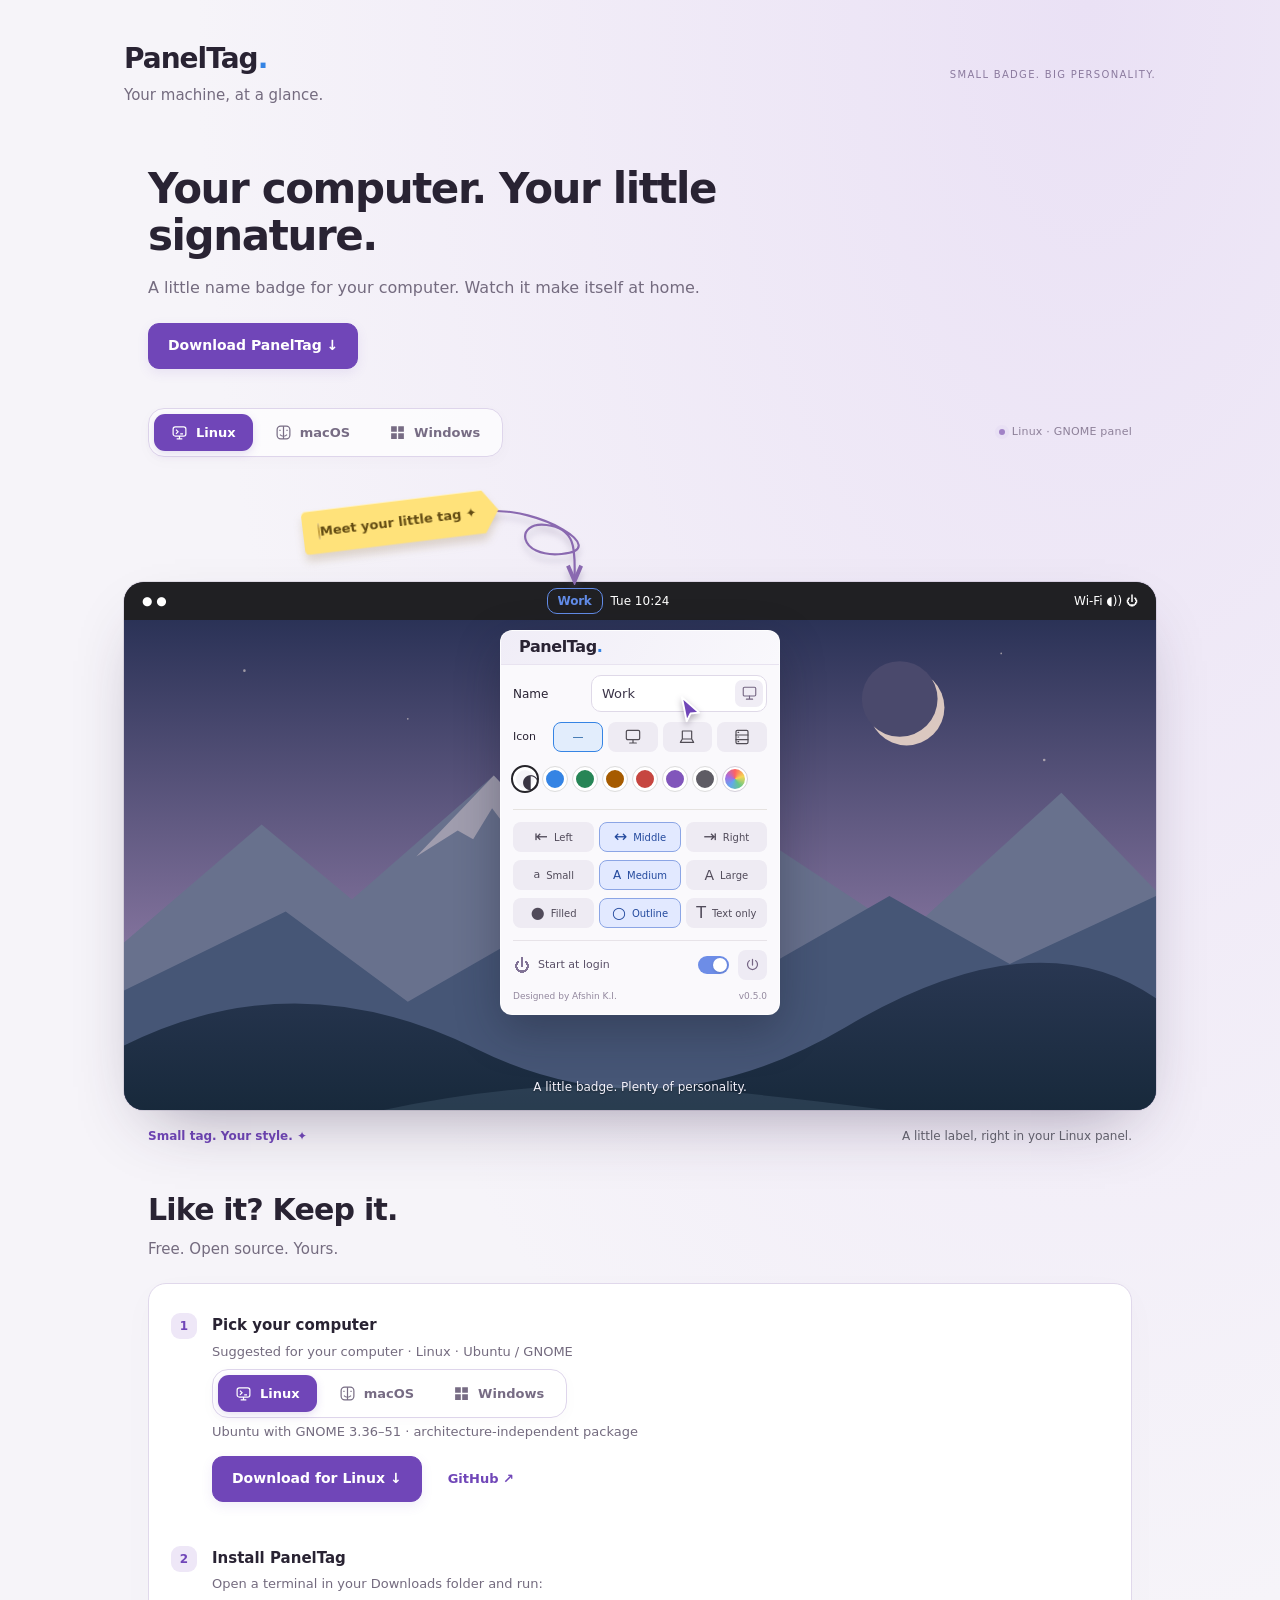
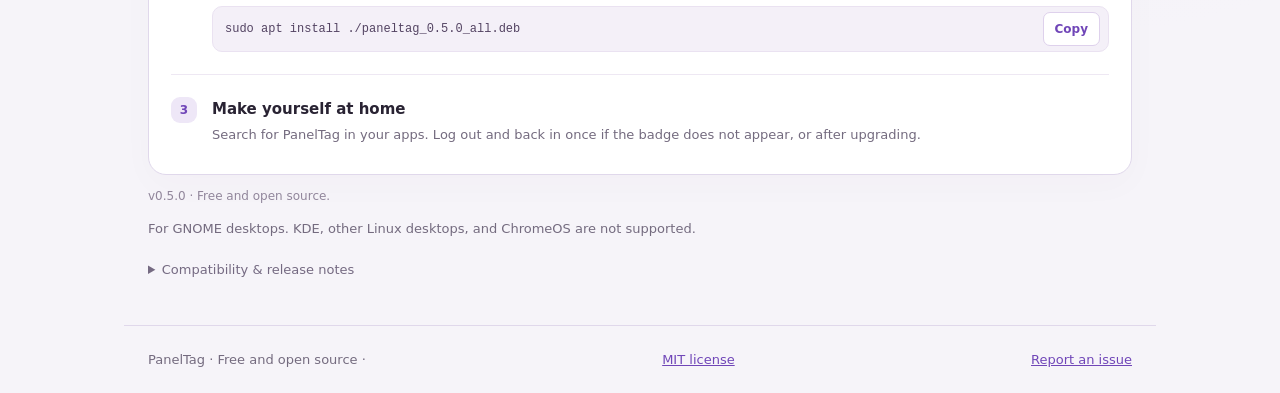
==== commit 090870ea: "Prepare 0.5.0 unified settings panels and optional Mac terminal installer" ====
--- a/site/index.html
+++ b/site/index.html
@@ -57,15 +57,15 @@
 @media(prefers-reduced-motion:reduce){.demo-cursor{display:none}.demo-target{box-shadow:none!important}}
 .desktop,.desktop *,.interact-tag{cursor:default!important}.interact-tag{pointer-events:none}
 [hidden]{display:none!important}.os-choice{display:flex;gap:12px;align-items:center;flex-wrap:wrap;margin:15px 0;font-size:13px}.os-choice select{max-width:100%;padding:10px 14px;border:1px solid #c9b8e5;border-radius:10px;background:white;color:#432d61;font:inherit}.platform-note{font-size:13px;line-height:1.7;color:#6f617b}.download-links{margin:14px 0 0;justify-content:flex-start}
-</style><link rel="stylesheet" href="./platforms.css"></head><body>
+</style><link rel="stylesheet" href="./platforms.css?v=unified-1"></head><body>
 <header><div><h1>PanelTag<span style="color:#3584e4">.</span></h1><p>Your machine, at a glance.</p></div><span class="stamp">SMALL BADGE. BIG PERSONALITY.</span></header>
 <main><section class="web-intro"><h2>Your computer. Your little signature.</h2><p>A little name badge for your computer. Watch it make itself at home.</p><div class="web-actions"><a href="#download">Download PanelTag ↓</a></div></section><div class="demo-toolbar"><div class="platform-switch" role="group" aria-label="Demo platform"><button type="button" data-platform="linux" aria-pressed="true"><svg viewBox="0 0 24 24" fill="none" stroke="currentColor" stroke-width="1.7"><rect x="3" y="4" width="18" height="13" rx="3"/><path d="m7 8 3 3-3 3m6 0h4M8 21h8m-4-4v4"/></svg><span>Linux</span></button><button type="button" data-platform="macos" aria-pressed="false"><svg viewBox="0 0 24 24" fill="none" stroke="currentColor" stroke-width="1.7"><rect x="3" y="3" width="18" height="18" rx="5"/><path d="M12 3v18M7 8v2m10-2v2M7 15c3 3 7 3 10 0"/></svg><span>macOS</span></button><button type="button" data-platform="windows" aria-pressed="false"><svg viewBox="0 0 24 24" fill="currentColor"><path d="M3 3h8v8H3zm10 0h8v8h-8zM3 13h8v8H3zm10 0h8v8h-8z"/></svg><span>Windows</span></button></div><span class="preview-label"><i></i><span id="preview-label">Linux · GNOME panel</span></span></div><div class="tour" aria-label="About the badge"><span class="interact-tag" id="interact-tag">Meet your little tag ✦</span><svg id="tour-arrow" aria-hidden="true"><defs><marker id="arrow-tip" markerWidth="10" markerHeight="10" refX="8" refY="4" orient="auto"><path d="M1 1 L8 4 L1 7" fill="none" stroke="currentColor" stroke-width="1.8"/></marker></defs><path id="tour-line" fill="none" stroke="currentColor" stroke-width="2.2" stroke-linecap="round" marker-end="url(#arrow-tip)"/></svg></div><div class="desktop" data-os="linux" inert><div class="panel" aria-label="Top panel preview"><div class="left"><span class="shell-brand" id="shell-brand">● ●</span><span id="leftSlot"></span></div><span class="panel-middle"><span id="middleSlot"></span><span id="shell-clock">Tue 10:24</span><span id="middleBalance" aria-hidden="true"></span></span><div class="right"><span id="rightSlot"><button class="badge" id="badge" aria-haspopup="dialog" aria-expanded="true" aria-controls="settings" aria-label="Preview badge: Work"><span class="monitor" id="badgeIcon" aria-hidden="true"></span><span id="badgeText">Work</span></button></span><span class="system" id="shell-system">Wi-Fi &nbsp; ◖)) &nbsp; ⏻</span></div></div>
-<div class="stage"><div class="wallpaper-orb orb-one"></div><div class="wallpaper-orb orb-two"></div><div class="desktop-signature" aria-hidden="true"><span id="desktop-os-title">Linux</span><small>Make yourself at home.</small></div><div class="native-menu" id="native-menu" hidden></div><div class="native-submenu" id="native-submenu" hidden></div><div class="native-dialog" id="native-dialog" hidden><strong>Name your computer</strong><p>Something that feels like you.</p><div id="native-name" class="native-input">Work</div><div class="native-dialog-actions"><span>Cancel</span><span class="native-save" id="native-save">Save</span></div></div><div class="windows-taskbar" aria-hidden="true"><div class="taskbar-apps"><svg viewBox="0 0 24 24" fill="currentColor"><path d="M3 3h8v8H3zm10 0h8v8h-8zM3 13h8v8H3zm10 0h8v8h-8z"/></svg><span class="taskbar-search">⌕ &nbsp; Search</span><span class="taskbar-folder">▰</span></div><span class="taskbar-tray"><i></i>⌃ &nbsp; ◖)) &nbsp; 10:24</span></div><section class="window" id="settings" role="dialog" aria-label="PanelTag settings"><div class="titlebar"><a class="menu-website" href="https://afshinki.github.io/PanelTag/" target="_blank" rel="noopener noreferrer" title="Open PanelTag website" aria-label="PanelTag — open website">PanelTag<span style="color:#3584e4">.</span></a> </div><div class="content"><div class="name-row"><label for="name">Name</label><div class="name-field"><input id="name" type="text" value="Work" maxlength="24"><button id="hostname-button" type="button" title="Use computer name" aria-label="Use computer name" aria-pressed="false"><span class="device monitor" aria-hidden="true"></span></button></div><input id="hostname" type="checkbox" hidden></div><div class="section">Icon</div><div class="icons" role="group" aria-label="Badge icon"><button title="Computer" aria-label="Computer" data-icon="monitor" aria-pressed="false"><span class="device monitor" aria-hidden="true"></span></button><button title="Laptop" aria-label="Laptop" data-icon="laptop" aria-pressed="false"><span class="device laptop" aria-hidden="true"></span></button><button title="Server" aria-label="Server" data-icon="server" aria-pressed="false"><span class="device server" aria-hidden="true"></span></button><button title="None" aria-label="None" data-icon="none" aria-pressed="true"><span aria-hidden="true">—</span></button></div><input id="followTheme" type="checkbox" checked hidden aria-label="Follow system appearance"><div class="section">Color</div><div class="colors" role="group" aria-label="Badge color"><button id="system-color" type="button" class="swatch system-swatch" aria-label="Follow system appearance" title="Follow system appearance" aria-pressed="false">◐</button><button class="swatch" style="background:#3584e4" data-color="#3584e4" aria-label="Blue" aria-pressed="true"></button><button class="swatch" style="background:#278556" data-color="#278556" aria-label="Green" aria-pressed="false"></button><button class="swatch" style="background:#a65b00" data-color="#a65b00" aria-label="Amber" aria-pressed="false"></button><button class="swatch" style="background:#c64640" data-color="#c64640" aria-label="Red" aria-pressed="false"></button><button class="swatch" style="background:#8156bb" data-color="#8156bb" aria-label="Purple" aria-pressed="false"></button><button class="swatch" style="background:#5e5c64" data-color="#5e5c64" aria-label="Graphite" aria-pressed="false"></button><label class="custom-wheel" title="Custom color"><input id="custom" type="color" value="#3584e4" aria-label="Custom color"></label></div><div class="option-row"><div class="segments" role="group" aria-label="Position"><button type="button" data-control="position" data-value="left" title="Left" aria-label="Position: Left" aria-pressed="false"><span aria-hidden="true">⇤</span><small>Left</small></button><button type="button" data-control="position" data-value="middle" title="Middle" aria-label="Position: Middle" aria-pressed="false"><span aria-hidden="true">↔</span><small>Middle</small></button><button type="button" data-control="position" data-value="right" title="Right" aria-label="Position: Right" aria-pressed="false"><span aria-hidden="true">⇥</span><small>Right</small></button></div><select hidden id="position" aria-label="Panel position"><option value="left">Left</option><option value="middle" selected>Middle</option><option value="right">Right</option></select></div><div class="option-row"><div class="segments" role="group" aria-label="Text size"><button type="button" data-control="size" data-value="11" title="Small" aria-label="Text size: Small" aria-pressed="false" style="font-size:11px"><span aria-hidden="true">a</span><small>Small</small></button><button type="button" data-control="size" data-value="12" title="Medium" aria-label="Text size: Medium" aria-pressed="false" style="font-size:12px"><span aria-hidden="true">A</span><small>Medium</small></button><button type="button" data-control="size" data-value="14" title="Large" aria-label="Text size: Large" aria-pressed="false" style="font-size:14px"><span aria-hidden="true">A</span><small>Large</small></button></div><select hidden id="size"><option value="11">Small</option><option value="12" selected>Medium</option><option value="14">Large</option></select></div><div class="option-row"><div class="segments" role="group" aria-label="Badge style"><button type="button" data-control="style" data-value="filled" title="Filled" aria-label="Badge style: Filled" aria-pressed="false"><span aria-hidden="true">●</span><small>Filled</small></button><button type="button" data-control="style" data-value="outline" title="Outline" aria-label="Badge style: Outline" aria-pressed="false"><span aria-hidden="true">○</span><small>Outline</small></button><button type="button" data-control="style" data-value="text" title="Text only" aria-label="Badge style: Text only" aria-pressed="false"><span aria-hidden="true">T</span><small>Text only</small></button></div><select hidden id="style"><option value="filled">Filled</option><option value="outline" selected>Outline</option><option value="text">Text only</option></select></div><div class="menu-actions"><label class="row startup-row"><span class="startup-label"><span class="power-mark" aria-hidden="true">⏻</span>Start at login</span><input id="startup" type="checkbox" checked></label><button id="quit" type="button" title="Close PanelTag" aria-label="Close PanelTag"><svg viewBox="0 0 24 24" width="16" height="16" aria-hidden="true"><path d="M12 3v9m-5-7a8 8 0 1 0 10 0" fill="none" stroke="currentColor" stroke-width="2" stroke-linecap="round"/></svg></button></div><div class="footer"><span>Designed by Afshin K.I.</span><span class="menu-version">v0.4.0</span></div></div></section><div class="demo-control"><span id="demo-status" aria-live="polite">Automatic preview</span></div><p class="instruction" id="instruction" hidden>Your computer. Your <strong>Work</strong> badge.</p></div></div><div class="below"><span>Small tag. Your style. ✦</span><span><span id="demo-caption">A little label, right in your Linux panel.</span></span></div><section class="web-install" id="download"><div class="download-heading"><h2>Like it? Keep it.</h2><p>Free. Open source. Yours.</p></div>
+<div class="stage"><div class="wallpaper-orb orb-one"></div><div class="wallpaper-orb orb-two"></div><div class="desktop-signature" aria-hidden="true"><span id="desktop-os-title">Linux</span><small>Make yourself at home.</small></div><div class="windows-taskbar" aria-hidden="true"><div class="taskbar-apps"><svg viewBox="0 0 24 24" fill="currentColor"><path d="M3 3h8v8H3zm10 0h8v8h-8zM3 13h8v8H3zm10 0h8v8h-8z"/></svg><span class="taskbar-search">⌕ &nbsp; Search</span><span class="taskbar-folder">▰</span></div><span class="taskbar-tray"><i></i>⌃ &nbsp; ◖)) &nbsp; 10:24</span></div><section class="window" id="settings" role="dialog" aria-label="PanelTag settings"><div class="titlebar"><a class="menu-website" href="https://afshinki.github.io/PanelTag/" target="_blank" rel="noopener noreferrer" title="Open PanelTag website" aria-label="PanelTag — open website">PanelTag<span style="color:#3584e4">.</span></a> </div><div class="content"><div class="name-row"><label for="name">Name</label><div class="name-field"><input id="name" type="text" value="Work" maxlength="24"><button id="hostname-button" type="button" title="Use computer name" aria-label="Use computer name" aria-pressed="false"><span class="device monitor" aria-hidden="true"></span></button></div><input id="hostname" type="checkbox" hidden></div><div class="section">Icon</div><div class="icons" role="group" aria-label="Badge icon"><button title="Computer" aria-label="Computer" data-icon="monitor" aria-pressed="false"><span class="device monitor" aria-hidden="true"></span></button><button title="Laptop" aria-label="Laptop" data-icon="laptop" aria-pressed="false"><span class="device laptop" aria-hidden="true"></span></button><button title="Server" aria-label="Server" data-icon="server" aria-pressed="false"><span class="device server" aria-hidden="true"></span></button><button title="None" aria-label="None" data-icon="none" aria-pressed="true"><span aria-hidden="true">—</span></button></div><input id="followTheme" type="checkbox" checked hidden aria-label="Follow system appearance"><div class="section">Color</div><div class="colors" role="group" aria-label="Badge color"><button id="system-color" type="button" class="swatch system-swatch" aria-label="Follow system appearance" title="Follow system appearance" aria-pressed="false">◐</button><button class="swatch" style="background:#3584e4" data-color="#3584e4" aria-label="Blue" aria-pressed="true"></button><button class="swatch" style="background:#278556" data-color="#278556" aria-label="Green" aria-pressed="false"></button><button class="swatch" style="background:#a65b00" data-color="#a65b00" aria-label="Amber" aria-pressed="false"></button><button class="swatch" style="background:#c64640" data-color="#c64640" aria-label="Red" aria-pressed="false"></button><button class="swatch" style="background:#8156bb" data-color="#8156bb" aria-label="Purple" aria-pressed="false"></button><button class="swatch" style="background:#5e5c64" data-color="#5e5c64" aria-label="Graphite" aria-pressed="false"></button><label class="custom-wheel" title="Custom color"><input id="custom" type="color" value="#3584e4" aria-label="Custom color"></label></div><div class="mac-position-hint">⌘ &nbsp; Drag badge in menu bar to position</div><div class="option-row position-row"><div class="segments" role="group" aria-label="Position"><button type="button" data-control="position" data-value="left" title="Left" aria-label="Position: Left" aria-pressed="false"><span aria-hidden="true">⇤</span><small>Left</small></button><button type="button" data-control="position" data-value="middle" title="Middle" aria-label="Position: Middle" aria-pressed="false"><span aria-hidden="true">↔</span><small>Middle</small></button><button type="button" data-control="position" data-value="right" title="Right" aria-label="Position: Right" aria-pressed="false"><span aria-hidden="true">⇥</span><small>Right</small></button></div><select hidden id="position" aria-label="Panel position"><option value="left">Left</option><option value="middle" selected>Middle</option><option value="right">Right</option></select></div><div class="option-row"><div class="segments" role="group" aria-label="Text size"><button type="button" data-control="size" data-value="11" title="Small" aria-label="Text size: Small" aria-pressed="false" style="font-size:11px"><span aria-hidden="true">a</span><small>Small</small></button><button type="button" data-control="size" data-value="12" title="Medium" aria-label="Text size: Medium" aria-pressed="false" style="font-size:12px"><span aria-hidden="true">A</span><small>Medium</small></button><button type="button" data-control="size" data-value="14" title="Large" aria-label="Text size: Large" aria-pressed="false" style="font-size:14px"><span aria-hidden="true">A</span><small>Large</small></button></div><select hidden id="size"><option value="11">Small</option><option value="12" selected>Medium</option><option value="14">Large</option></select></div><div class="option-row"><div class="segments" role="group" aria-label="Badge style"><button type="button" data-control="style" data-value="filled" title="Filled" aria-label="Badge style: Filled" aria-pressed="false"><span aria-hidden="true">●</span><small>Filled</small></button><button type="button" data-control="style" data-value="outline" title="Outline" aria-label="Badge style: Outline" aria-pressed="false"><span aria-hidden="true">○</span><small>Outline</small></button><button type="button" data-control="style" data-value="text" title="Text only" aria-label="Badge style: Text only" aria-pressed="false"><span aria-hidden="true">T</span><small>Text only</small></button></div><select hidden id="style"><option value="filled">Filled</option><option value="outline" selected>Outline</option><option value="text">Text only</option></select></div><div class="menu-actions"><label class="row startup-row"><span class="startup-label"><span class="power-mark" aria-hidden="true">⏻</span>Start at login</span><input id="startup" type="checkbox" checked></label><button id="quit" type="button" title="Close PanelTag" aria-label="Close PanelTag"><svg viewBox="0 0 24 24" width="16" height="16" aria-hidden="true"><path d="M12 3v9m-5-7a8 8 0 1 0 10 0" fill="none" stroke="currentColor" stroke-width="2" stroke-linecap="round"/></svg></button></div><div class="footer"><span>Designed by Afshin K.I.</span><span class="menu-version">v0.5.0</span></div></div></section><div class="demo-control"><span id="demo-status" aria-live="polite">Automatic preview</span></div><p class="instruction" id="instruction" hidden>Your computer. Your <strong>Work</strong> badge.</p></div></div><div class="below"><span>Small tag. Your style. ✦</span><span><span id="demo-caption">A little label, right in your Linux panel.</span></span></div><section class="web-install" id="download"><div class="download-heading"><h2>Like it? Keep it.</h2><p>Free. Open source. Yours.</p></div>
 <div class="download-card"><div class="download-step"><span class="step-number">1</span><div class="install-step"><h3>Pick your computer</h3><p id="os-detected">Choose your operating system.</p><div class="platform-switch" role="group" aria-label="Download platform"><button type="button" data-platform="linux" aria-pressed="true"><svg viewBox="0 0 24 24" fill="none" stroke="currentColor" stroke-width="1.7"><rect x="3" y="4" width="18" height="13" rx="3"/><path d="m7 8 3 3-3 3m6 0h4M8 21h8m-4-4v4"/></svg><span>Linux</span></button><button type="button" data-platform="macos" aria-pressed="false"><svg viewBox="0 0 24 24" fill="none" stroke="currentColor" stroke-width="1.7"><rect x="3" y="3" width="18" height="18" rx="5"/><path d="M12 3v18M7 8v2m10-2v2M7 15c3 3 7 3 10 0"/></svg><span>macOS</span></button><button type="button" data-platform="windows" aria-pressed="false"><svg viewBox="0 0 24 24" fill="currentColor"><path d="M3 3h8v8H3zm10 0h8v8h-8zM3 13h8v8H3zm10 0h8v8h-8z"/></svg><span>Windows</span></button></div><div class="architecture-switch" id="architecture-switch" role="group" aria-label="Windows processor" hidden><span>Your processor</span><button type="button" data-architecture="x64" aria-pressed="true">Intel / AMD</button><button type="button" data-architecture="arm64" aria-pressed="false">ARM / Snapdragon</button></div><p id="package-detail"></p><div class="download-links"><a class="download-package" id="package-link" hidden>Download ↓</a><a class="source-link" href="https://github.com/AfshinKI/PanelTag">GitHub ↗</a></div></div></div>
 <div id="install-details" hidden><div class="download-step"><span class="step-number">2</span><div class="install-step"><h3>Install PanelTag</h3><p id="install-instruction"></p><div class="command-box" id="command-box" hidden><pre id="install-command"></pre><button id="copy-install" type="button" aria-label="Copy install command">Copy</button></div><span id="copy-status" role="status"></span></div></div><div class="download-step"><span class="step-number">3</span><div><h3>Make yourself at home</h3><p id="launch-instruction"></p></div></div></div></div>
-<p class="download-note">v0.4.0 · Free and open source.</p><p class="platform-note" id="platform-note" hidden></p>
-<noscript><p>Download from <a href="https://github.com/AfshinKI/PanelTag/releases/tag/v0.4.0">GitHub Releases</a>: .deb for Ubuntu, .dmg for macOS, or setup.exe for Windows.</p></noscript>
-<details class="download-help"><summary>Compatibility &amp; release notes</summary><p>Ubuntu GNOME 3.36–51; macOS 13+; Windows 10 (1809+) / 11 x64, or Windows 11 ARM64. The automatic preview follows your selected platform. macOS uses its menu bar; Windows uses a floating badge and tray icon. The first Mac and Windows builds are unsigned by a publisher certificate and have not yet been tested interactively on every target.</p><a href="https://github.com/AfshinKI/PanelTag/releases/tag/v0.4.0">Release notes &amp; checksums ↗</a></details></section><footer class="web-footer">PanelTag · Free and open source · <a href="https://github.com/AfshinKI/PanelTag/blob/main/LICENSE">MIT license</a> <a href="https://github.com/AfshinKI/PanelTag/issues">Report an issue</a></footer></main>
+<p class="download-note">v0.5.0 · Free and open source.</p><p class="platform-note" id="platform-note" hidden></p>
+<noscript><p>Download from <a href="https://github.com/AfshinKI/PanelTag/releases/tag/v0.5.0">GitHub Releases</a>: .deb for Ubuntu, .dmg for macOS, or setup.exe for Windows.</p></noscript>
+<details class="download-help"><summary>Compatibility &amp; release notes</summary><p>Ubuntu GNOME 3.36–51; macOS 13+; Windows 10 (1809+) / 11 x64, or Windows 11 ARM64. The automatic preview follows your selected platform. macOS uses its menu bar; Windows uses a floating badge and tray icon. The first Mac and Windows builds are unsigned by a publisher certificate and have not yet been tested interactively on every target.</p><a href="https://github.com/AfshinKI/PanelTag/releases/tag/v0.5.0">Release notes &amp; checksums ↗</a></details></section><footer class="web-footer">PanelTag · Free and open source · <a href="https://github.com/AfshinKI/PanelTag/blob/main/LICENSE">MIT license</a> <a href="https://github.com/AfshinKI/PanelTag/issues">Report an issue</a></footer></main>
 <script>
 const deviceIcons={"monitor": "<svg viewBox=\"0 0 24 24\" aria-hidden=\"true\"><g fill=\"none\" stroke=\"currentColor\" stroke-width=\"1.8\" stroke-linecap=\"round\" stroke-linejoin=\"round\"><rect x=\"2\" y=\"2\" width=\"20\" height=\"14\" rx=\"2\"/><path d=\"M12 16v5m-5 0h10\"/></g></svg>", "laptop": "<svg viewBox=\"0 0 24 24\" aria-hidden=\"true\"><g fill=\"none\" stroke=\"currentColor\" stroke-width=\"1.8\" stroke-linecap=\"round\" stroke-linejoin=\"round\"><path d=\"M5 3h14v12H5zM5 15l-3 5h20l-3-5M9 20h6\"/></g></svg>", "server": "<svg viewBox=\"0 0 24 24\" aria-hidden=\"true\"><g fill=\"none\" stroke=\"currentColor\" stroke-width=\"1.8\" stroke-linecap=\"round\" stroke-linejoin=\"round\"><rect x=\"3\" y=\"2\" width=\"18\" height=\"20\" rx=\"2\"/><path d=\"M3 9h18M3 16h18M6 5h1M6 12h1M6 19h1\"/></g></svg>"};
 const $=id=>document.getElementById(id);let color='#3584e4',icon='none';let demoIndex=0;let demoPlatform='linux';const appearance=matchMedia('(prefers-color-scheme: dark)');
@@ -95,17 +95,17 @@
  for(const letter of p.name){if(run!==demoRun)return;$('name').value+=letter;update();await demoWait(180)}
  $('name').classList.remove('demo-typing');
  const choices=[['[data-icon="'+p.icon+'"]',()=>{icon=p.icon}],['[data-color="'+p.color+'"]',()=>{color=p.color;$('followTheme').checked=false}],['[data-control="style"][data-value="'+p.style+'"]',()=>{$('style').value=p.style}],['[data-control="position"][data-value="'+p.position+'"]',()=>{$('position').value=p.position}]];
- for(const [selector,change] of choices){const target=document.querySelector(selector);if(target&&!await demoPoint(target,run,()=>{change();update()}))return;}
+ for(const [selector,change] of choices){if(demoPlatform==='macos'&&selector.includes('position'))continue;const target=document.querySelector(selector);if(target&&!await demoPoint(target,run,()=>{change();update()}))return;}
  await demoWait(1200);if(run!==demoRun)return;
  if(!await demoPoint($('badge'),run,()=>{$('settings').hidden=true;$('badge').setAttribute('aria-expanded','false')}))return;
  demoCursor.classList.remove('visible');await demoWait(2500);
  if(run===demoRun)tickDemo(run);
 }
-function startDemo(){stopDemo();$('native-dialog').hidden=true;$('native-submenu').hidden=true;if(reducedMotion.matches||document.hidden)return;const run=demoRun;$('instruction').hidden=true;if(demoPlatform==='linux')tickDemo(run);else tickNativeDemo(run)}
+function startDemo(){stopDemo();if(reducedMotion.matches||document.hidden)return;const run=demoRun;$('instruction').hidden=true;tickDemo(run)}
 reducedMotion.addEventListener('change',startDemo);
 appearance.addEventListener('change',update);
 document.addEventListener('visibilitychange',()=>{if(document.hidden)stopDemo();else startDemo()});
 $('copy-install').addEventListener('click',async()=>{try{await navigator.clipboard.writeText($('install-command').textContent);$('copy-status').textContent='Copied — paste it in your terminal.'}catch{$('copy-status').textContent='Select and copy the command above.'}});
 document.querySelectorAll('[data-icon]').forEach(b=>{if(deviceIcons[b.dataset.icon])b.innerHTML=deviceIcons[b.dataset.icon]});$('hostname-button').innerHTML=deviceIcons.monitor;const iconRow=document.querySelector('.icons');iconRow.prepend(document.querySelector('[data-icon=none]'));
 update();startDemo();
-</script><script src="./platform-demo.js"></script><script src="./downloads.js"></script></body></html>
+</script><script src="./platform-demo.js?v=unified-1"></script><script src="./downloads.js?v=unified-1"></script></body></html>
--- a/site/platforms.css
+++ b/site/platforms.css
@@ -12,12 +12,11 @@
 .desktop[data-os=macos] .panel{background:#eee5ecdc;color:#392d3e;backdrop-filter:blur(20px);height:32px}.desktop[data-os=macos] .panel-middle{display:none}.desktop[data-os=macos] .panel{grid-template-columns:1fr auto}.desktop[data-os=macos] .shell-brand{font-size:12px;font-weight:650;white-space:nowrap}.desktop[data-os=macos] .system{font-size:11px}.desktop[data-os=macos] .right{gap:14px}
 .desktop[data-os=windows] .panel{position:absolute;top:10px;left:12px;right:12px;width:auto;background:none;z-index:10;pointer-events:none}.desktop[data-os=windows] .shell-brand,.desktop[data-os=windows] #shell-clock,.desktop[data-os=windows] .system{display:none}.desktop[data-os=windows] .panel-middle{gap:0}.desktop[data-os=windows] #middleBalance{display:none}.desktop[data-os=windows] .badge{box-shadow:0 4px 12px #001d5940!important;outline:5px solid #f5f3fa}.desktop[data-os=windows] .stage{padding-top:55px;height:526px;min-height:526px;max-height:526px}.desktop[data-os=windows] .demo-control{bottom:62px}
 .desktop[data-os=windows] .windows-taskbar{display:flex;position:absolute;bottom:0;left:0;right:0;height:48px;background:#e8effcde;backdrop-filter:blur(16px);align-items:center;justify-content:center;border-top:1px solid #ffffff70;color:#33425c;z-index:10}.taskbar-apps{display:flex;align-items:center;gap:20px}.taskbar-apps svg{width:22px;height:22px;color:#176cd7}.taskbar-search{padding:6px 20px 6px 10px;border:1px solid #c1cfe3;border-radius:20px;background:#fff6;font-size:12px;min-width:140px}.taskbar-folder{font-size:27px;color:#efbf53}.taskbar-tray{position:absolute;right:14px;font-size:11px;display:flex;align-items:center;gap:10px}.taskbar-tray i{width:8px;height:8px;background:#7046b8;border-radius:50%}
-.native-menu,.native-submenu{position:absolute;z-index:12;width:230px;padding:6px;background:#f8f5fadf;backdrop-filter:blur(24px);border:1px solid #ffffff70;border-radius:10px;box-shadow:0 15px 35px #1d102850,0 0 0 1px #22113d15;color:#302538;font:12px system-ui;top:12px;right:14px}
-.native-menu .native-row,.native-submenu .native-row{display:flex;align-items:center;gap:7px;padding:7px 10px;border-radius:5px;min-height:29px;box-sizing:border-box}.native-row .row-value{margin-left:auto;opacity:.55;font-size:11px}.native-row .row-arrow{margin-left:auto;font-size:15px;opacity:.5}.native-row .row-dot{width:9px;height:9px;border-radius:50%;flex:none}.native-brand{font-weight:700;font-size:13px}.native-brand b{color:#3584e4}.native-divider{height:1px;background:#33213e15;margin:4px 9px}.native-credit{padding:7px 9px;font-size:9px;color:#9b8ea3}.native-row.demo-target{background:#7046b8!important;color:white;box-shadow:none!important}.native-submenu{width:155px;top:85px;right:255px}.native-check{width:14px;text-align:center}.native-check svg{width:14px;height:14px}.native-dialog{position:absolute;z-index:20;top:90px;left:50%;transform:translateX(-50%);width:275px;box-sizing:border-box;padding:22px;background:#f8f6fcf5;backdrop-filter:blur(24px);border:1px solid #fff9;border-radius:14px;box-shadow:0 20px 55px #20113570;color:#362b43;font-size:13px}.native-dialog strong{font-size:15px}.native-dialog p{font-size:11px;color:#8e8199;margin:6px 0 16px}.native-input{height:34px;border:1px solid #ac8ad9;box-shadow:0 0 0 3px #ad8cd924;border-radius:6px;background:#fff;padding:7px 9px;box-sizing:border-box}.native-input:after{content:'';display:inline-block;height:13px;border-right:1px solid #7046b8;vertical-align:-2px;margin-left:1px}.native-dialog-actions{display:flex;justify-content:flex-end;gap:7px;margin-top:18px;font-size:11px}.native-dialog-actions span{padding:6px 12px;border-radius:6px;background:#eae4f0}.native-dialog-actions .native-save{background:#7046b8;color:white}
-.desktop[data-os=windows] .native-menu{left:16px;right:auto;top:52px;background:#f8f8fcf5;border-radius:8px}.desktop[data-os=windows] .native-submenu{left:258px;right:auto;top:130px;background:#f8f8fcf5}.desktop[data-os=windows] .native-dialog{border-radius:7px}.desktop[data-os=windows] .native-row.demo-target{background:#e2d8f3!important;color:#382c48}
-@media(max-width:600px){.demo-toolbar{padding:28px 16px 0;flex-wrap:wrap;gap:12px}.platform-switch button{padding:9px 13px;font-size:12px}.preview-label{width:100%;padding-left:8px}.desktop-signature{display:none!important}.desktop[data-os=macos] .shell-brand{font-size:10px}.desktop[data-os=macos] .system{font-size:9px}.desktop[data-os=macos] .right{gap:7px}.native-menu{width:205px;right:8px}.native-submenu{width:130px;right:12px;z-index:15}.desktop[data-os=windows] .native-menu{left:8px}.desktop[data-os=windows] .native-submenu{left:auto;right:10px;top:140px!important}.taskbar-search{min-width:60px}.taskbar-apps{gap:13px}.taskbar-tray{right:8px;font-size:9px}.taskbar-folder{display:none}.desktop[data-os=windows] .windows-taskbar{justify-content:flex-start;padding-left:20px;box-sizing:border-box}}
+@media(max-width:600px){.demo-toolbar{padding:28px 16px 0;flex-wrap:wrap;gap:12px}.platform-switch button{padding:9px 13px;font-size:12px}.preview-label{width:100%;padding-left:8px}.desktop-signature{display:none!important}.desktop[data-os=macos] .shell-brand{font-size:10px}.desktop[data-os=macos] .system{font-size:9px}.desktop[data-os=macos] .right{gap:7px}.taskbar-search{min-width:60px}.taskbar-apps{gap:13px}.taskbar-tray{right:8px;font-size:9px}.taskbar-folder{display:none}.desktop[data-os=windows] .windows-taskbar{justify-content:flex-start;padding-left:20px;box-sizing:border-box}}
 @media(prefers-reduced-motion:reduce){.platform-switch button{transition:none}}
 
 .desktop[data-os=macos] .desktop-signature{left:8%;right:auto;text-align:left}
 
 .desktop[data-os=windows] .badge:not([data-style=filled]){background:#f5f3fa!important}
+/* The same compact settings card on every OS. */
+.window{width:280px!important;border-radius:12px!important}.titlebar{height:34px}.content{padding:10px 12px}.content>.section{display:none}.icons{display:flex!important;align-items:center;gap:5px;margin-top:10px}.icons:before{content:'Icon';font-size:11px;width:35px;flex:none;color:inherit}.icons button{flex:1;min-width:0}.colors{margin-top:12px;margin-bottom:12px}.option-row{margin-top:8px}.segments button{height:30px}.segments small{font-size:10px}.menu-actions{margin-top:12px;padding-top:9px}.footer{margin-top:10px}.mac-position-hint{display:none;height:30px;align-items:center;justify-content:center;background:#89769e10;border-radius:7px;font-size:10px;color:#94839e;margin-top:8px}.desktop[data-os=macos] .mac-position-hint{display:flex}.desktop[data-os=macos] .position-row{display:none}.desktop[data-os=macos] .stage{justify-content:flex-end}.desktop[data-os=windows] .stage{padding-top:55px}
